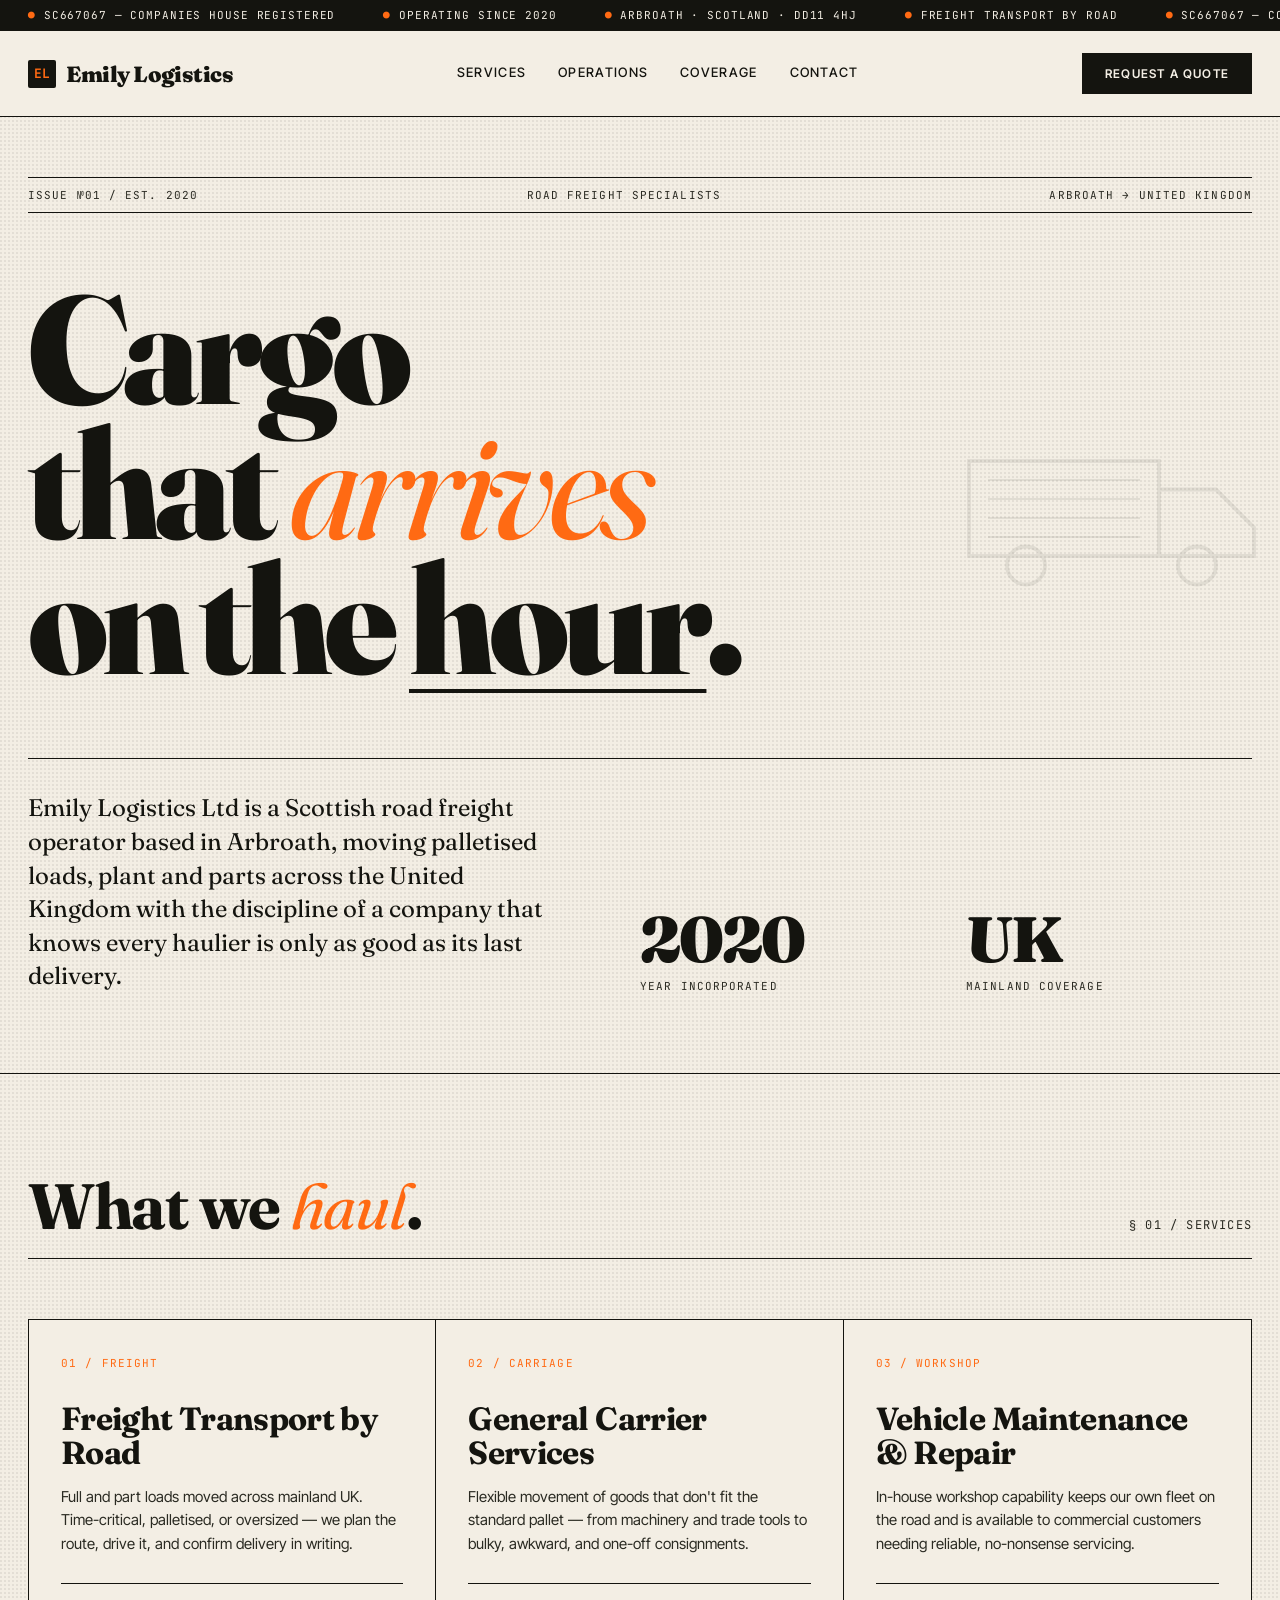
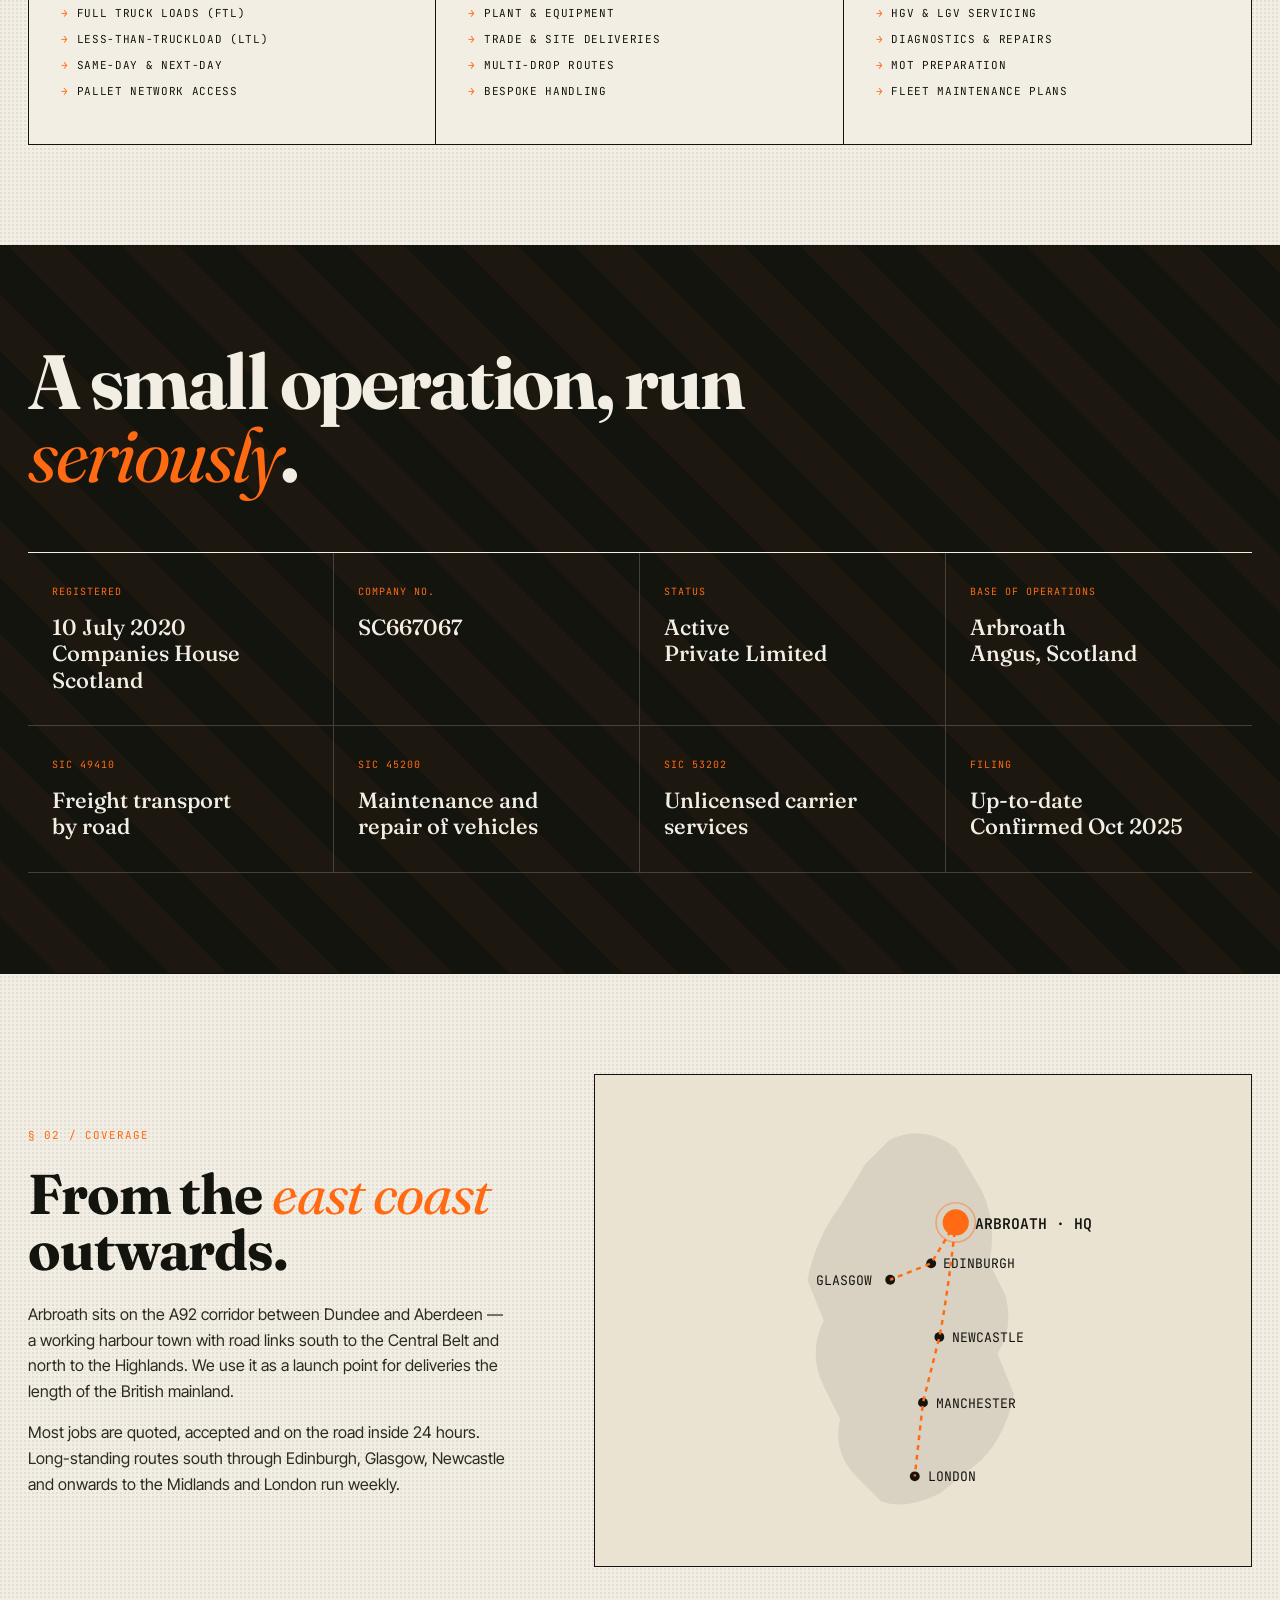
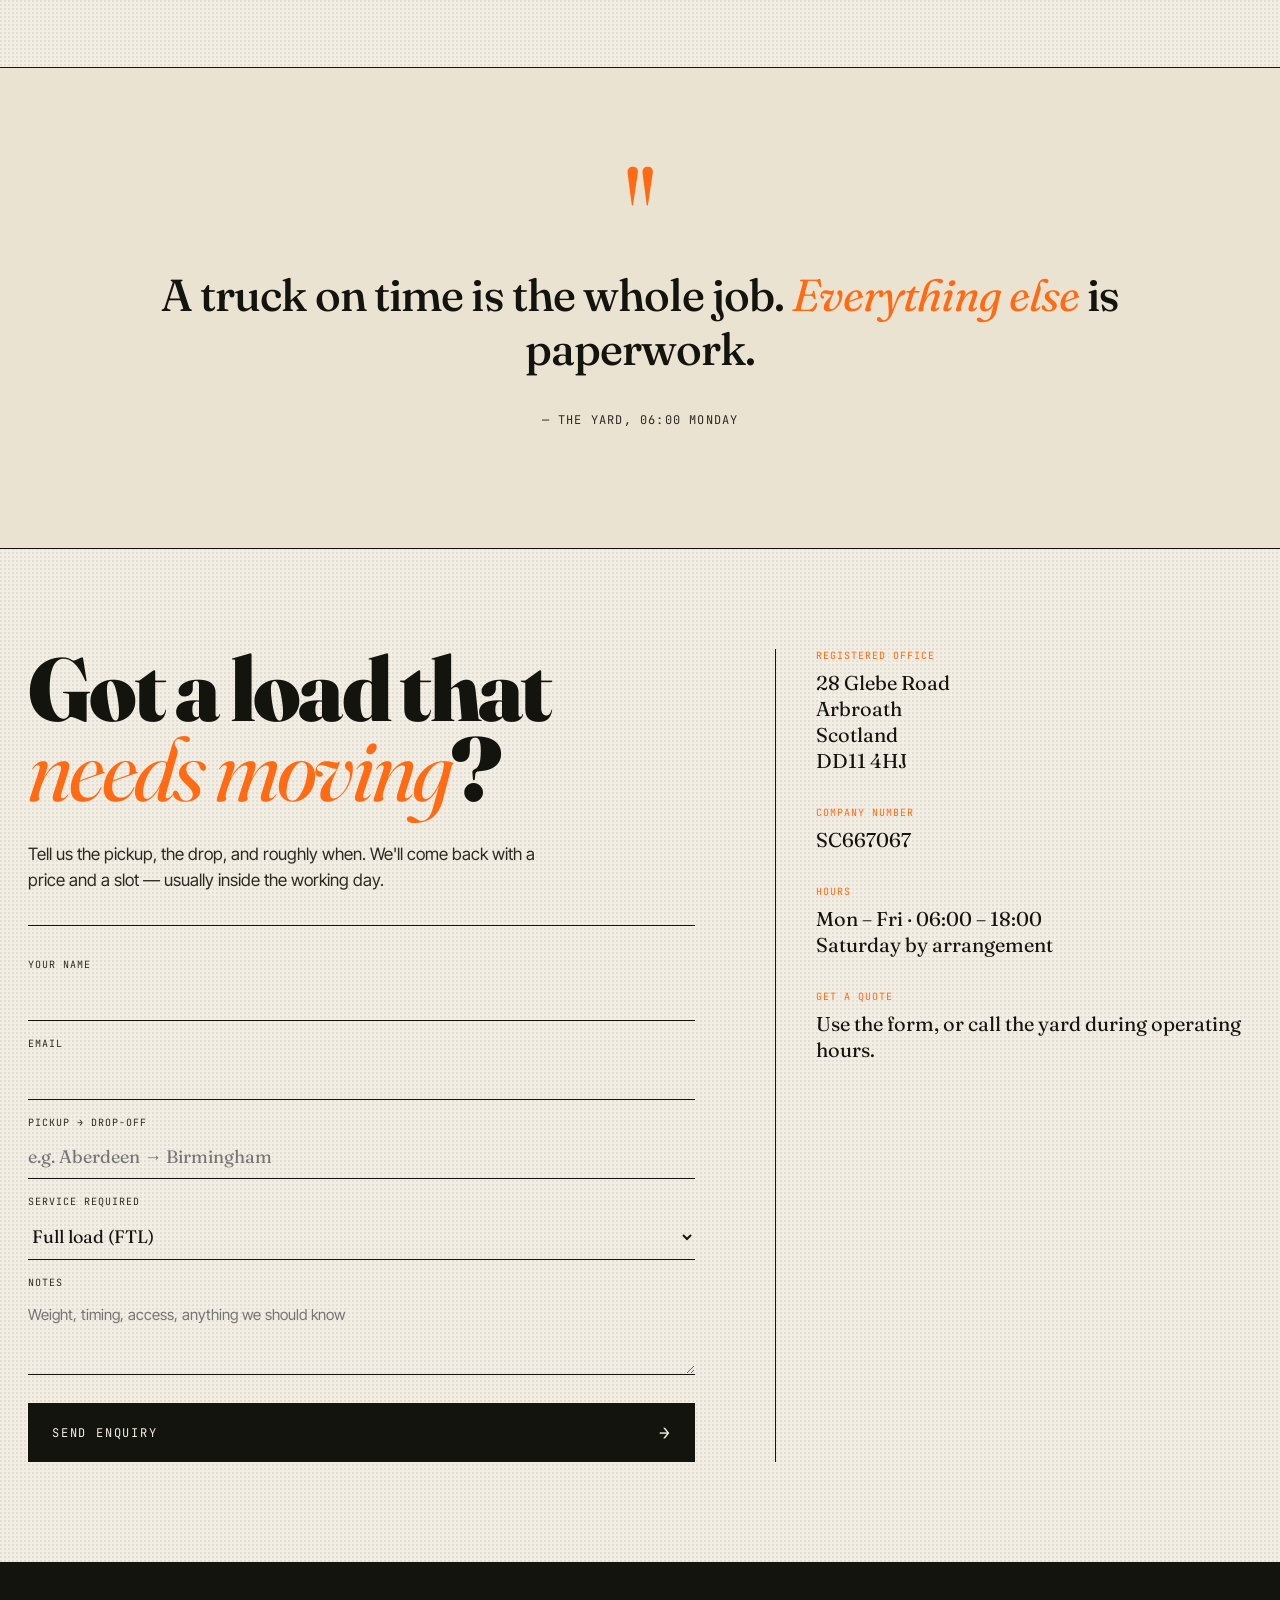
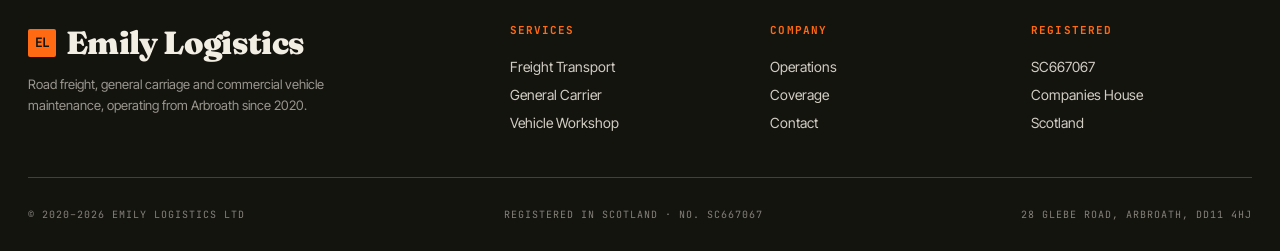
==== index.html @ 2920709e "Initial commit: Emily Logistics landing page" ====
<!DOCTYPE html>
<html lang="en">
<head>
<meta charset="UTF-8" />
<meta name="viewport" content="width=device-width, initial-scale=1.0" />
<title>Emily Logistics Ltd — Road Freight from Arbroath, Scotland</title>
<link rel="preconnect" href="https://fonts.googleapis.com" />
<link rel="preconnect" href="https://fonts.gstatic.com" crossorigin />
<link href="https://fonts.googleapis.com/css2?family=Fraunces:opsz,wght@9..144,400;9..144,500;9..144,700;9..144,900&family=JetBrains+Mono:wght@400;500&family=Inter+Tight:wght@300;400;500;600&display=swap" rel="stylesheet" />
<style>
  :root {
    --paper: #f3eee4;
    --paper-2: #ebe3d2;
    --ink: #14140f;
    --ink-soft: #2a2a22;
    --rule: #14140f;
    --hi-vis: #ff6a13;        /* haulage amber */
    --hi-vis-2: #f5a300;      /* warning yellow */
    --moss: #2f3a23;          /* deep highland green */
  }

  * { box-sizing: border-box; margin: 0; padding: 0; }

  html, body {
    background: var(--paper);
    color: var(--ink);
    font-family: 'Inter Tight', sans-serif;
    -webkit-font-smoothing: antialiased;
    overflow-x: hidden;
  }

  body {
    background-image:
      radial-gradient(circle at 1px 1px, rgba(20,20,15,0.07) 1px, transparent 0);
    background-size: 4px 4px;
  }

  a { color: inherit; text-decoration: none; }

  /* ---------- TOP BAR ---------- */
  .topbar {
    border-bottom: 1px solid var(--rule);
    background: var(--ink);
    color: var(--paper);
    font-family: 'JetBrains Mono', monospace;
    font-size: 11px;
    letter-spacing: 0.08em;
    text-transform: uppercase;
    padding: 8px 28px;
    display: flex;
    justify-content: space-between;
    gap: 24px;
    overflow: hidden;
    white-space: nowrap;
  }
  .topbar .marquee {
    display: flex;
    gap: 48px;
    animation: slide 40s linear infinite;
  }
  .topbar span.dot::before { content: "● "; color: var(--hi-vis); }
  @keyframes slide {
    from { transform: translateX(0); }
    to { transform: translateX(-50%); }
  }

  /* ---------- NAV ---------- */
  nav {
    display: flex;
    align-items: center;
    justify-content: space-between;
    padding: 22px 28px;
    border-bottom: 1px solid var(--rule);
    position: sticky;
    top: 0;
    background: var(--paper);
    z-index: 50;
  }
  .logo {
    font-family: 'Fraunces', serif;
    font-weight: 900;
    font-size: 22px;
    letter-spacing: -0.02em;
    display: flex;
    align-items: center;
    gap: 10px;
  }
  .logo .mark {
    width: 28px; height: 28px;
    background: var(--ink);
    color: var(--hi-vis);
    display: grid; place-items: center;
    font-family: 'JetBrains Mono', monospace;
    font-size: 13px;
    font-weight: 700;
    border-radius: 2px;
  }
  .nav-links {
    display: flex; gap: 32px;
    font-size: 13px;
    font-weight: 500;
    text-transform: uppercase;
    letter-spacing: 0.1em;
  }
  .nav-links a { position: relative; padding-bottom: 4px; }
  .nav-links a::after {
    content: ''; position: absolute; left: 0; bottom: 0;
    width: 0; height: 2px; background: var(--hi-vis);
    transition: width 0.3s ease;
  }
  .nav-links a:hover::after { width: 100%; }
  .nav-cta {
    background: var(--ink);
    color: var(--paper);
    padding: 12px 22px;
    font-size: 12px;
    font-weight: 600;
    text-transform: uppercase;
    letter-spacing: 0.1em;
    border: 1px solid var(--ink);
    transition: all 0.2s;
  }
  .nav-cta:hover { background: var(--hi-vis); border-color: var(--hi-vis); color: var(--ink); }

  @media (max-width: 760px) {
    .nav-links { display: none; }
  }

  /* ---------- HERO ---------- */
  .hero {
    padding: 60px 28px 80px;
    border-bottom: 1px solid var(--rule);
    position: relative;
    overflow: hidden;
  }
  .hero-grid {
    display: grid;
    grid-template-columns: 1fr;
    gap: 40px;
    max-width: 1400px;
    margin: 0 auto;
  }
  .hero-meta {
    display: flex;
    justify-content: space-between;
    font-family: 'JetBrains Mono', monospace;
    font-size: 11px;
    letter-spacing: 0.1em;
    text-transform: uppercase;
    margin-bottom: 28px;
    color: var(--ink-soft);
    border-top: 1px solid var(--rule);
    border-bottom: 1px solid var(--rule);
    padding: 10px 0;
  }
  .hero h1 {
    font-family: 'Fraunces', serif;
    font-weight: 900;
    font-size: clamp(56px, 12vw, 200px);
    line-height: 0.88;
    letter-spacing: -0.04em;
    margin-bottom: 32px;
  }
  .hero h1 .italic {
    font-style: italic;
    font-weight: 400;
    color: var(--hi-vis);
  }
  .hero h1 .underlined {
    text-decoration: underline;
    text-decoration-thickness: 4px;
    text-underline-offset: 0.1em;
  }
  .hero-bottom {
    display: grid;
    grid-template-columns: 2fr 1fr 1fr;
    gap: 40px;
    align-items: end;
    border-top: 1px solid var(--rule);
    padding-top: 32px;
  }
  @media (max-width: 860px) {
    .hero-bottom { grid-template-columns: 1fr; gap: 24px; }
  }
  .hero-lede {
    font-family: 'Fraunces', serif;
    font-size: clamp(18px, 2.2vw, 24px);
    line-height: 1.4;
    max-width: 540px;
  }
  .hero-stat .num {
    font-family: 'Fraunces', serif;
    font-size: 64px;
    font-weight: 900;
    line-height: 1;
    letter-spacing: -0.03em;
  }
  .hero-stat .label {
    font-family: 'JetBrains Mono', monospace;
    font-size: 11px;
    text-transform: uppercase;
    letter-spacing: 0.1em;
    color: var(--ink-soft);
    margin-top: 8px;
  }

  /* truck illustration */
  .truck-svg {
    position: absolute;
    right: -50px;
    top: 30%;
    width: 380px;
    opacity: 0.08;
    pointer-events: none;
  }
  @media (max-width: 1100px) {
    .truck-svg { display: none; }
  }

  /* ---------- SERVICES ---------- */
  .services {
    padding: 100px 28px;
    border-bottom: 1px solid var(--rule);
  }
  .section-header {
    display: flex;
    justify-content: space-between;
    align-items: baseline;
    max-width: 1400px;
    margin: 0 auto 60px;
    padding-bottom: 20px;
    border-bottom: 1px solid var(--rule);
    flex-wrap: wrap;
    gap: 20px;
  }
  .section-header h2 {
    font-family: 'Fraunces', serif;
    font-size: clamp(36px, 5vw, 64px);
    font-weight: 700;
    line-height: 1;
    letter-spacing: -0.02em;
  }
  .section-header h2 em {
    font-style: italic;
    font-weight: 400;
    color: var(--hi-vis);
  }
  .section-header .num {
    font-family: 'JetBrains Mono', monospace;
    font-size: 12px;
    letter-spacing: 0.1em;
    text-transform: uppercase;
    color: var(--ink-soft);
  }

  .services-grid {
    max-width: 1400px;
    margin: 0 auto;
    display: grid;
    grid-template-columns: repeat(3, 1fr);
    gap: 0;
    border: 1px solid var(--rule);
  }
  @media (max-width: 880px) {
    .services-grid { grid-template-columns: 1fr; }
  }
  .service {
    padding: 36px 32px 40px;
    border-right: 1px solid var(--rule);
    background: var(--paper);
    position: relative;
    transition: background 0.3s ease;
  }
  .service:last-child { border-right: none; }
  @media (max-width: 880px) {
    .service { border-right: none; border-bottom: 1px solid var(--rule); }
    .service:last-child { border-bottom: none; }
  }
  .service:hover { background: var(--paper-2); }
  .service .num {
    font-family: 'JetBrains Mono', monospace;
    font-size: 11px;
    letter-spacing: 0.1em;
    text-transform: uppercase;
    color: var(--hi-vis);
    margin-bottom: 32px;
    display: block;
  }
  .service h3 {
    font-family: 'Fraunces', serif;
    font-size: 32px;
    font-weight: 700;
    line-height: 1.05;
    letter-spacing: -0.02em;
    margin-bottom: 16px;
  }
  .service p {
    font-size: 15px;
    line-height: 1.55;
    color: var(--ink-soft);
    margin-bottom: 28px;
  }
  .service ul {
    list-style: none;
    padding-top: 16px;
    border-top: 1px solid var(--rule);
  }
  .service ul li {
    font-family: 'JetBrains Mono', monospace;
    font-size: 11px;
    text-transform: uppercase;
    letter-spacing: 0.06em;
    padding: 6px 0;
    display: flex;
    align-items: center;
    gap: 8px;
  }
  .service ul li::before {
    content: '→';
    color: var(--hi-vis);
    font-weight: 700;
  }

  /* ---------- FACTS / SPECS ---------- */
  .specs {
    padding: 100px 28px;
    background: var(--ink);
    color: var(--paper);
    border-bottom: 1px solid var(--rule);
    position: relative;
    overflow: hidden;
  }
  .specs::before {
    content: '';
    position: absolute;
    inset: 0;
    background-image: repeating-linear-gradient(
      45deg,
      transparent 0,
      transparent 40px,
      rgba(255,106,19,0.04) 40px,
      rgba(255,106,19,0.04) 80px
    );
    pointer-events: none;
  }
  .specs-inner {
    max-width: 1400px;
    margin: 0 auto;
    position: relative;
  }
  .specs h2 {
    font-family: 'Fraunces', serif;
    font-size: clamp(40px, 6vw, 88px);
    font-weight: 700;
    line-height: 0.95;
    letter-spacing: -0.03em;
    max-width: 900px;
    margin-bottom: 60px;
  }
  .specs h2 em {
    font-style: italic;
    color: var(--hi-vis);
    font-weight: 400;
  }
  .specs-grid {
    display: grid;
    grid-template-columns: repeat(4, 1fr);
    gap: 0;
    border-top: 1px solid var(--paper);
  }
  @media (max-width: 860px) { .specs-grid { grid-template-columns: repeat(2, 1fr); } }
  @media (max-width: 480px) { .specs-grid { grid-template-columns: 1fr; } }

  .spec-cell {
    padding: 32px 24px;
    border-right: 1px solid rgba(243,238,228,0.2);
    border-bottom: 1px solid rgba(243,238,228,0.2);
  }
  .spec-cell:nth-child(4n) { border-right: none; }
  .spec-cell .label {
    font-family: 'JetBrains Mono', monospace;
    font-size: 10px;
    text-transform: uppercase;
    letter-spacing: 0.1em;
    color: var(--hi-vis);
    margin-bottom: 16px;
  }
  .spec-cell .value {
    font-family: 'Fraunces', serif;
    font-size: 22px;
    line-height: 1.2;
    font-weight: 500;
  }

  /* ---------- ROUTE / MAP SECTION ---------- */
  .route {
    padding: 100px 28px;
    border-bottom: 1px solid var(--rule);
  }
  .route-inner {
    max-width: 1400px;
    margin: 0 auto;
    display: grid;
    grid-template-columns: 1fr 1.3fr;
    gap: 60px;
    align-items: center;
  }
  @media (max-width: 900px) { .route-inner { grid-template-columns: 1fr; } }

  .route-text .eyebrow {
    font-family: 'JetBrains Mono', monospace;
    font-size: 11px;
    text-transform: uppercase;
    letter-spacing: 0.1em;
    color: var(--hi-vis);
    margin-bottom: 24px;
  }
  .route-text h2 {
    font-family: 'Fraunces', serif;
    font-size: clamp(36px, 4.5vw, 56px);
    font-weight: 700;
    line-height: 1;
    letter-spacing: -0.02em;
    margin-bottom: 24px;
  }
  .route-text h2 em {
    font-style: italic; font-weight: 400; color: var(--hi-vis);
  }
  .route-text p {
    font-size: 16px;
    line-height: 1.6;
    color: var(--ink-soft);
    margin-bottom: 16px;
    max-width: 480px;
  }
  .route-map {
    background: var(--paper-2);
    border: 1px solid var(--rule);
    aspect-ratio: 4/3;
    position: relative;
    overflow: hidden;
  }

  /* ---------- TESTIMONIAL / QUOTE ---------- */
  .quote {
    padding: 120px 28px;
    background: var(--paper-2);
    border-bottom: 1px solid var(--rule);
    text-align: center;
  }
  .quote-inner {
    max-width: 1100px;
    margin: 0 auto;
  }
  .quote .mark {
    font-family: 'Fraunces', serif;
    font-size: 120px;
    line-height: 0.5;
    color: var(--hi-vis);
    margin-bottom: 20px;
  }
  .quote blockquote {
    font-family: 'Fraunces', serif;
    font-size: clamp(28px, 3.5vw, 48px);
    line-height: 1.2;
    font-weight: 500;
    letter-spacing: -0.02em;
    margin-bottom: 32px;
  }
  .quote blockquote em {
    font-style: italic;
    color: var(--hi-vis);
    font-weight: 400;
  }
  .quote cite {
    font-family: 'JetBrains Mono', monospace;
    font-size: 12px;
    text-transform: uppercase;
    letter-spacing: 0.1em;
    font-style: normal;
    color: var(--ink-soft);
  }

  /* ---------- CONTACT / CTA ---------- */
  .contact {
    padding: 100px 28px;
    border-bottom: 1px solid var(--rule);
  }
  .contact-inner {
    max-width: 1400px;
    margin: 0 auto;
    display: grid;
    grid-template-columns: 1.4fr 1fr;
    gap: 80px;
  }
  @media (max-width: 900px) { .contact-inner { grid-template-columns: 1fr; gap: 40px; } }

  .contact h2 {
    font-family: 'Fraunces', serif;
    font-size: clamp(48px, 7vw, 96px);
    font-weight: 900;
    line-height: 0.9;
    letter-spacing: -0.03em;
    margin-bottom: 32px;
  }
  .contact h2 em {
    font-style: italic; font-weight: 400; color: var(--hi-vis);
  }
  .contact p {
    font-size: 17px;
    line-height: 1.5;
    margin-bottom: 32px;
    max-width: 540px;
    color: var(--ink-soft);
  }

  form {
    display: grid;
    gap: 16px;
    border-top: 1px solid var(--rule);
    padding-top: 32px;
  }
  .field {
    display: grid;
    gap: 6px;
  }
  .field label {
    font-family: 'JetBrains Mono', monospace;
    font-size: 10px;
    text-transform: uppercase;
    letter-spacing: 0.1em;
    color: var(--ink-soft);
  }
  .field input, .field textarea, .field select {
    background: transparent;
    border: none;
    border-bottom: 1px solid var(--rule);
    padding: 10px 0;
    font-family: 'Fraunces', serif;
    font-size: 18px;
    color: var(--ink);
    outline: none;
    transition: border-color 0.2s;
  }
  .field input:focus, .field textarea:focus, .field select:focus {
    border-bottom-color: var(--hi-vis);
    border-bottom-width: 2px;
  }
  .field textarea { resize: vertical; min-height: 80px; font-family: 'Inter Tight', sans-serif; font-size: 15px; }

  button.submit {
    margin-top: 12px;
    background: var(--ink);
    color: var(--paper);
    border: none;
    padding: 18px 24px;
    font-family: 'JetBrains Mono', monospace;
    font-size: 12px;
    text-transform: uppercase;
    letter-spacing: 0.15em;
    cursor: pointer;
    transition: all 0.2s;
    display: flex;
    justify-content: space-between;
    align-items: center;
  }
  button.submit:hover { background: var(--hi-vis); color: var(--ink); }
  button.submit::after { content: '→'; font-size: 18px; }

  .contact-info {
    border-left: 1px solid var(--rule);
    padding-left: 40px;
  }
  @media (max-width: 900px) {
    .contact-info { border-left: none; padding-left: 0; border-top: 1px solid var(--rule); padding-top: 32px; }
  }
  .contact-info .block {
    margin-bottom: 32px;
  }
  .contact-info .label {
    font-family: 'JetBrains Mono', monospace;
    font-size: 10px;
    text-transform: uppercase;
    letter-spacing: 0.1em;
    color: var(--hi-vis);
    margin-bottom: 8px;
  }
  .contact-info .value {
    font-family: 'Fraunces', serif;
    font-size: 20px;
    line-height: 1.3;
  }

  /* ---------- FOOTER ---------- */
  footer {
    background: var(--ink);
    color: var(--paper);
    padding: 60px 28px 30px;
  }
  .footer-inner {
    max-width: 1400px;
    margin: 0 auto;
    display: grid;
    grid-template-columns: 2fr 1fr 1fr 1fr;
    gap: 40px;
    padding-bottom: 40px;
    border-bottom: 1px solid rgba(243,238,228,0.2);
  }
  @media (max-width: 860px) { .footer-inner { grid-template-columns: 1fr 1fr; } }

  .footer-brand .logo {
    font-family: 'Fraunces', serif;
    font-weight: 900;
    font-size: 32px;
    letter-spacing: -0.02em;
    margin-bottom: 12px;
    color: var(--paper);
  }
  .footer-brand .logo .mark { background: var(--hi-vis); color: var(--ink); }
  .footer-brand p {
    font-size: 13px;
    line-height: 1.6;
    color: rgba(243,238,228,0.6);
    max-width: 320px;
  }
  .footer-col h4 {
    font-family: 'JetBrains Mono', monospace;
    font-size: 11px;
    text-transform: uppercase;
    letter-spacing: 0.1em;
    color: var(--hi-vis);
    margin-bottom: 16px;
  }
  .footer-col a, .footer-col li {
    display: block;
    font-size: 14px;
    color: rgba(243,238,228,0.85);
    line-height: 2;
  }
  .footer-col a:hover { color: var(--hi-vis); }
  .footer-bottom {
    max-width: 1400px;
    margin: 30px auto 0;
    display: flex;
    justify-content: space-between;
    align-items: center;
    font-family: 'JetBrains Mono', monospace;
    font-size: 10px;
    text-transform: uppercase;
    letter-spacing: 0.1em;
    color: rgba(243,238,228,0.5);
    flex-wrap: wrap;
    gap: 12px;
  }

  /* ---------- ANIMATIONS ---------- */
  @keyframes rise {
    from { opacity: 0; transform: translateY(40px); }
    to { opacity: 1; transform: translateY(0); }
  }
  .hero h1, .hero-lede, .hero-stat {
    animation: rise 0.9s cubic-bezier(0.2,0.7,0.2,1) both;
  }
  .hero-lede { animation-delay: 0.15s; }
  .hero-stat:nth-of-type(1) { animation-delay: 0.25s; }
  .hero-stat:nth-of-type(2) { animation-delay: 0.35s; }
</style>
</head>
<body>

<!-- TOP BAR -->
<div class="topbar">
  <div class="marquee">
    <span class="dot">SC667067 — Companies House Registered</span>
    <span class="dot">Operating Since 2020</span>
    <span class="dot">Arbroath · Scotland · DD11 4HJ</span>
    <span class="dot">Freight Transport by Road</span>
    <span class="dot">SC667067 — Companies House Registered</span>
    <span class="dot">Operating Since 2020</span>
    <span class="dot">Arbroath · Scotland · DD11 4HJ</span>
    <span class="dot">Freight Transport by Road</span>
  </div>
</div>

<!-- NAV -->
<nav>
  <div class="logo">
    <span class="mark">EL</span>
    Emily Logistics
  </div>
  <div class="nav-links">
    <a href="#services">Services</a>
    <a href="#operations">Operations</a>
    <a href="#coverage">Coverage</a>
    <a href="#contact">Contact</a>
  </div>
  <a href="#contact" class="nav-cta">Request a Quote</a>
</nav>

<!-- HERO -->
<section class="hero">
  <svg class="truck-svg" viewBox="0 0 200 100" fill="none" xmlns="http://www.w3.org/2000/svg">
    <rect x="10" y="30" width="100" height="50" stroke="#14140f" stroke-width="2"/>
    <path d="M110 45h30l20 20v15h-50V45z" stroke="#14140f" stroke-width="2"/>
    <circle cx="40" cy="85" r="10" stroke="#14140f" stroke-width="2"/>
    <circle cx="130" cy="85" r="10" stroke="#14140f" stroke-width="2"/>
    <line x1="20" y1="40" x2="100" y2="40" stroke="#14140f" stroke-width="1"/>
    <line x1="20" y1="50" x2="100" y2="50" stroke="#14140f" stroke-width="1"/>
    <line x1="20" y1="60" x2="100" y2="60" stroke="#14140f" stroke-width="1"/>
    <line x1="20" y1="70" x2="100" y2="70" stroke="#14140f" stroke-width="1"/>
  </svg>

  <div class="hero-grid">
    <div class="hero-meta">
      <span>Issue №01 / Est. 2020</span>
      <span>Road Freight Specialists</span>
      <span>Arbroath → United Kingdom</span>
    </div>

    <h1>
      Cargo<br/>
      that <span class="italic">arrives</span><br/>
      on the <span class="underlined">hour</span>.
    </h1>

    <div class="hero-bottom">
      <p class="hero-lede">
        Emily Logistics Ltd is a Scottish road freight operator based in Arbroath, moving palletised loads, plant and parts across the United Kingdom with the discipline of a company that knows every haulier is only as good as its last delivery.
      </p>
      <div class="hero-stat">
        <div class="num">2020</div>
        <div class="label">Year incorporated</div>
      </div>
      <div class="hero-stat">
        <div class="num">UK</div>
        <div class="label">Mainland coverage</div>
      </div>
    </div>
  </div>
</section>

<!-- SERVICES -->
<section class="services" id="services">
  <div class="section-header">
    <h2>What we <em>haul</em>.</h2>
    <span class="num">§ 01 / Services</span>
  </div>

  <div class="services-grid">
    <div class="service">
      <span class="num">01 / Freight</span>
      <h3>Freight Transport by Road</h3>
      <p>Full and part loads moved across mainland UK. Time-critical, palletised, or oversized — we plan the route, drive it, and confirm delivery in writing.</p>
      <ul>
        <li>Full Truck Loads (FTL)</li>
        <li>Less-Than-Truckload (LTL)</li>
        <li>Same-day &amp; next-day</li>
        <li>Pallet network access</li>
      </ul>
    </div>

    <div class="service">
      <span class="num">02 / Carriage</span>
      <h3>General Carrier Services</h3>
      <p>Flexible movement of goods that don't fit the standard pallet — from machinery and trade tools to bulky, awkward, and one-off consignments.</p>
      <ul>
        <li>Plant &amp; equipment</li>
        <li>Trade &amp; site deliveries</li>
        <li>Multi-drop routes</li>
        <li>Bespoke handling</li>
      </ul>
    </div>

    <div class="service">
      <span class="num">03 / Workshop</span>
      <h3>Vehicle Maintenance &amp; Repair</h3>
      <p>In-house workshop capability keeps our own fleet on the road and is available to commercial customers needing reliable, no-nonsense servicing.</p>
      <ul>
        <li>HGV &amp; LGV servicing</li>
        <li>Diagnostics &amp; repairs</li>
        <li>MOT preparation</li>
        <li>Fleet maintenance plans</li>
      </ul>
    </div>
  </div>
</section>

<!-- SPECS -->
<section class="specs" id="operations">
  <div class="specs-inner">
    <h2>A small operation, run <em>seriously</em>.</h2>

    <div class="specs-grid">
      <div class="spec-cell">
        <div class="label">Registered</div>
        <div class="value">10 July 2020<br/>Companies House Scotland</div>
      </div>
      <div class="spec-cell">
        <div class="label">Company No.</div>
        <div class="value">SC667067</div>
      </div>
      <div class="spec-cell">
        <div class="label">Status</div>
        <div class="value">Active<br/>Private Limited</div>
      </div>
      <div class="spec-cell">
        <div class="label">Base of Operations</div>
        <div class="value">Arbroath<br/>Angus, Scotland</div>
      </div>
      <div class="spec-cell">
        <div class="label">SIC 49410</div>
        <div class="value">Freight transport<br/>by road</div>
      </div>
      <div class="spec-cell">
        <div class="label">SIC 45200</div>
        <div class="value">Maintenance and<br/>repair of vehicles</div>
      </div>
      <div class="spec-cell">
        <div class="label">SIC 53202</div>
        <div class="value">Unlicensed carrier<br/>services</div>
      </div>
      <div class="spec-cell">
        <div class="label">Filing</div>
        <div class="value">Up-to-date<br/>Confirmed Oct 2025</div>
      </div>
    </div>
  </div>
</section>

<!-- ROUTE / COVERAGE -->
<section class="route" id="coverage">
  <div class="route-inner">
    <div class="route-text">
      <div class="eyebrow">§ 02 / Coverage</div>
      <h2>From the <em>east coast</em> outwards.</h2>
      <p>Arbroath sits on the A92 corridor between Dundee and Aberdeen — a working harbour town with road links south to the Central Belt and north to the Highlands. We use it as a launch point for deliveries the length of the British mainland.</p>
      <p>Most jobs are quoted, accepted and on the road inside 24 hours. Long-standing routes south through Edinburgh, Glasgow, Newcastle and onwards to the Midlands and London run weekly.</p>
    </div>

    <div class="route-map">
      <svg viewBox="0 0 400 300" preserveAspectRatio="xMidYMid meet" style="width:100%;height:100%;">
        <!-- stylised UK outline -->
        <path d="M180,40 Q200,30 220,45 L235,70 Q245,90 240,115 L250,135 Q255,155 245,170 L255,195 Q250,220 235,235 L210,255 Q190,265 175,260 L160,245 Q145,230 150,210 L140,190 Q130,170 140,150 L130,125 Q135,100 150,80 L165,55 Z"
              fill="#14140f" opacity="0.08" stroke="#14140f" stroke-width="1"/>

        <!-- Arbroath marker (HQ) -->
        <circle cx="220" cy="90" r="8" fill="#ff6a13"/>
        <circle cx="220" cy="90" r="14" fill="none" stroke="#ff6a13" stroke-width="1" opacity="0.5">
          <animate attributeName="r" from="8" to="22" dur="2s" repeatCount="indefinite"/>
          <animate attributeName="opacity" from="0.6" to="0" dur="2s" repeatCount="indefinite"/>
        </circle>
        <text x="232" y="94" font-family="JetBrains Mono, monospace" font-size="9" fill="#14140f" font-weight="600">ARBROATH · HQ</text>

        <!-- destination markers -->
        <circle cx="205" cy="115" r="3" fill="#14140f"/>
        <text x="212" y="118" font-family="JetBrains Mono, monospace" font-size="8" fill="#14140f">EDINBURGH</text>

        <circle cx="180" cy="125" r="3" fill="#14140f"/>
        <text x="135" y="128" font-family="JetBrains Mono, monospace" font-size="8" fill="#14140f">GLASGOW</text>

        <circle cx="210" cy="160" r="3" fill="#14140f"/>
        <text x="218" y="163" font-family="JetBrains Mono, monospace" font-size="8" fill="#14140f">NEWCASTLE</text>

        <circle cx="200" cy="200" r="3" fill="#14140f"/>
        <text x="208" y="203" font-family="JetBrains Mono, monospace" font-size="8" fill="#14140f">MANCHESTER</text>

        <circle cx="195" cy="245" r="3" fill="#14140f"/>
        <text x="203" y="248" font-family="JetBrains Mono, monospace" font-size="8" fill="#14140f">LONDON</text>

        <!-- route lines -->
        <path d="M220,90 L205,115 L180,125" stroke="#ff6a13" stroke-width="1.5" fill="none" stroke-dasharray="3,3"/>
        <path d="M220,90 Q215,135 210,160 Q205,180 200,200 L195,245" stroke="#ff6a13" stroke-width="1.5" fill="none" stroke-dasharray="3,3"/>
      </svg>
    </div>
  </div>
</section>

<!-- QUOTE -->
<section class="quote">
  <div class="quote-inner">
    <div class="mark">"</div>
    <blockquote>
      A truck on time is the whole job. <em>Everything else</em> is paperwork.
    </blockquote>
    <cite>— The Yard, 06:00 Monday</cite>
  </div>
</section>

<!-- CONTACT -->
<section class="contact" id="contact">
  <div class="contact-inner">
    <div>
      <h2>Got a load that <em>needs moving</em>?</h2>
      <p>Tell us the pickup, the drop, and roughly when. We'll come back with a price and a slot — usually inside the working day.</p>

      <form onsubmit="event.preventDefault(); alert('Thanks — we will be in touch shortly.'); this.reset();">
        <div class="field">
          <label for="name">Your Name</label>
          <input type="text" id="name" required />
        </div>
        <div class="field">
          <label for="email">Email</label>
          <input type="email" id="email" required />
        </div>
        <div class="field">
          <label for="route">Pickup → Drop-off</label>
          <input type="text" id="route" placeholder="e.g. Aberdeen → Birmingham" required />
        </div>
        <div class="field">
          <label for="service">Service Required</label>
          <select id="service">
            <option>Full load (FTL)</option>
            <option>Part load (LTL)</option>
            <option>Plant / oversized</option>
            <option>Workshop / repair</option>
            <option>Not sure — advise</option>
          </select>
        </div>
        <div class="field">
          <label for="notes">Notes</label>
          <textarea id="notes" placeholder="Weight, timing, access, anything we should know"></textarea>
        </div>
        <button type="submit" class="submit">Send Enquiry</button>
      </form>
    </div>

    <div class="contact-info">
      <div class="block">
        <div class="label">Registered Office</div>
        <div class="value">28 Glebe Road<br/>Arbroath<br/>Scotland<br/>DD11 4HJ</div>
      </div>
      <div class="block">
        <div class="label">Company Number</div>
        <div class="value">SC667067</div>
      </div>
      <div class="block">
        <div class="label">Hours</div>
        <div class="value">Mon – Fri  ·  06:00 – 18:00<br/>Saturday by arrangement</div>
      </div>
      <div class="block">
        <div class="label">Get a Quote</div>
        <div class="value">Use the form, or call the yard during operating hours.</div>
      </div>
    </div>
  </div>
</section>

<!-- FOOTER -->
<footer>
  <div class="footer-inner">
    <div class="footer-brand">
      <div class="logo"><span class="mark">EL</span> Emily Logistics</div>
      <p>Road freight, general carriage and commercial vehicle maintenance, operating from Arbroath since 2020.</p>
    </div>
    <div class="footer-col">
      <h4>Services</h4>
      <a href="#services">Freight Transport</a>
      <a href="#services">General Carrier</a>
      <a href="#services">Vehicle Workshop</a>
    </div>
    <div class="footer-col">
      <h4>Company</h4>
      <a href="#operations">Operations</a>
      <a href="#coverage">Coverage</a>
      <a href="#contact">Contact</a>
    </div>
    <div class="footer-col">
      <h4>Registered</h4>
      <li>SC667067</li>
      <li>Companies House</li>
      <li>Scotland</li>
    </div>
  </div>
  <div class="footer-bottom">
    <span>© 2020–2026 Emily Logistics Ltd</span>
    <span>Registered in Scotland · No. SC667067</span>
    <span>28 Glebe Road, Arbroath, DD11 4HJ</span>
  </div>
</footer>

</body>
</html>
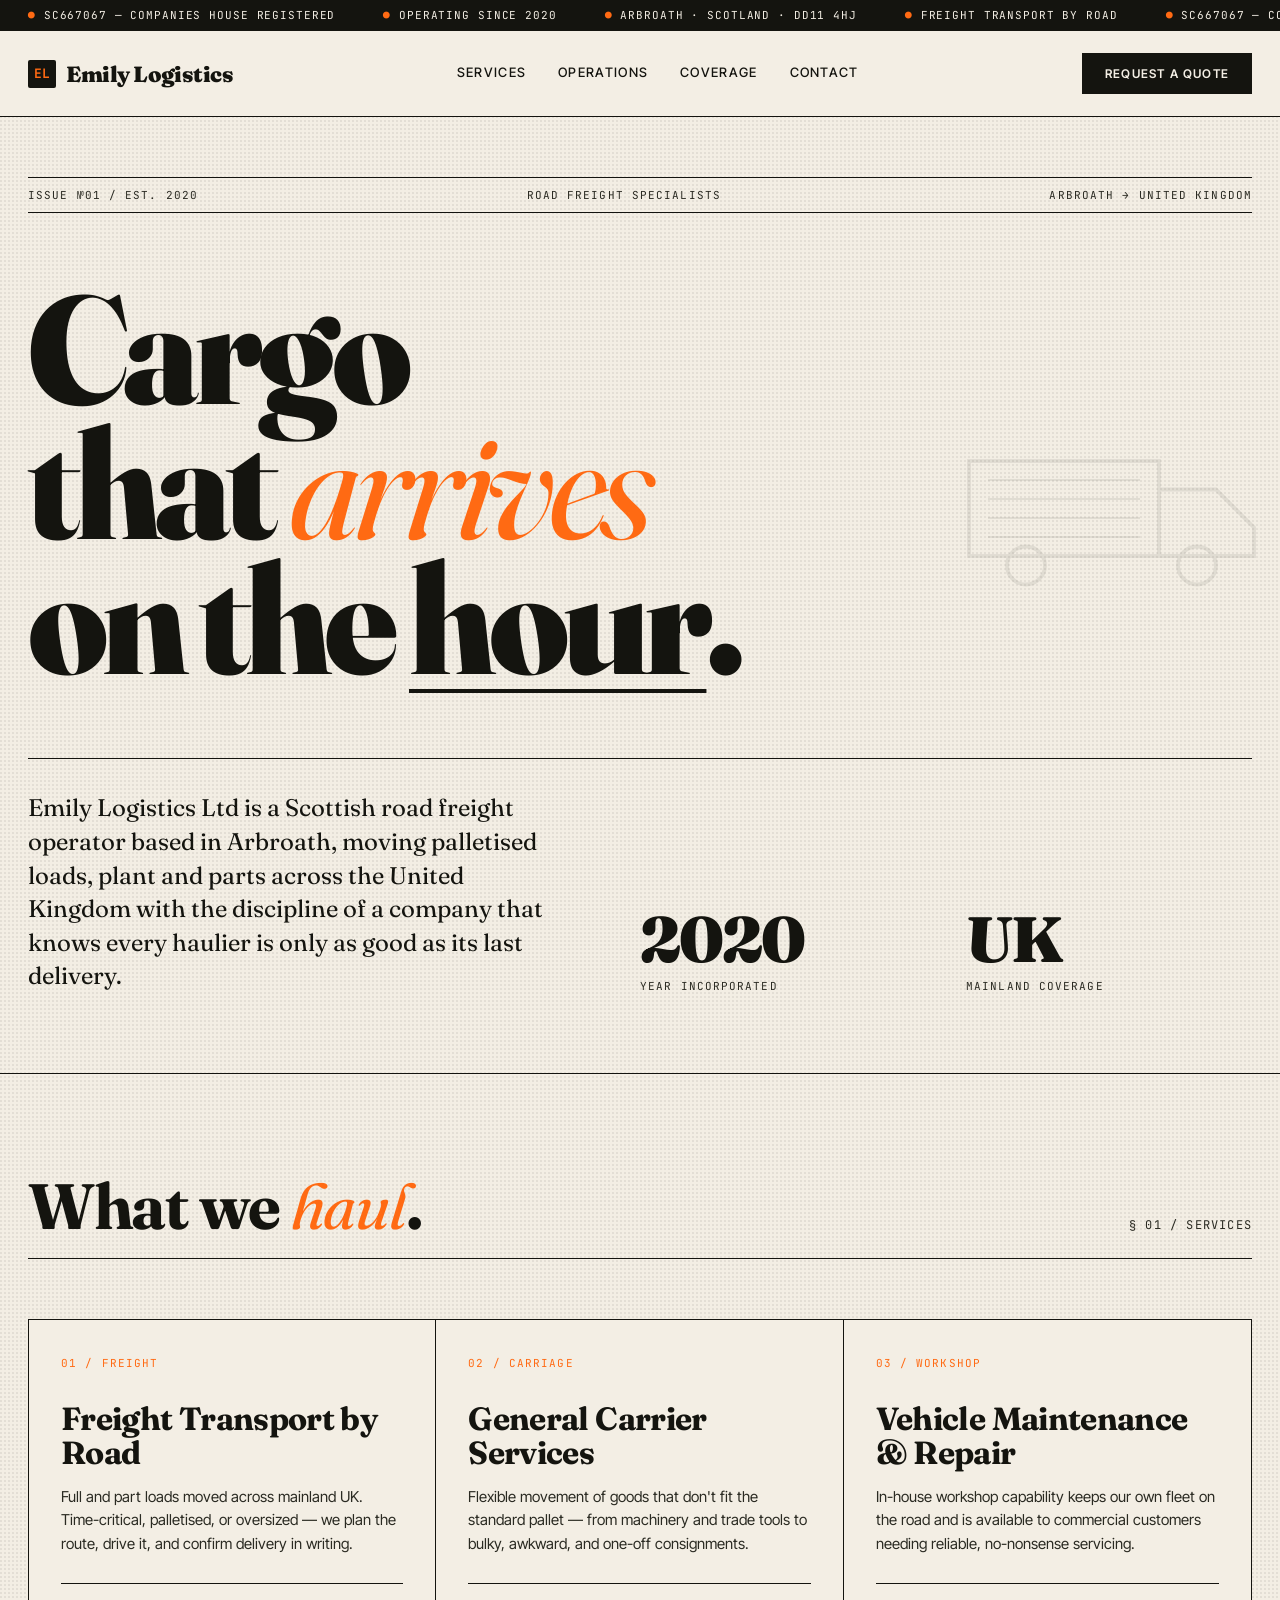
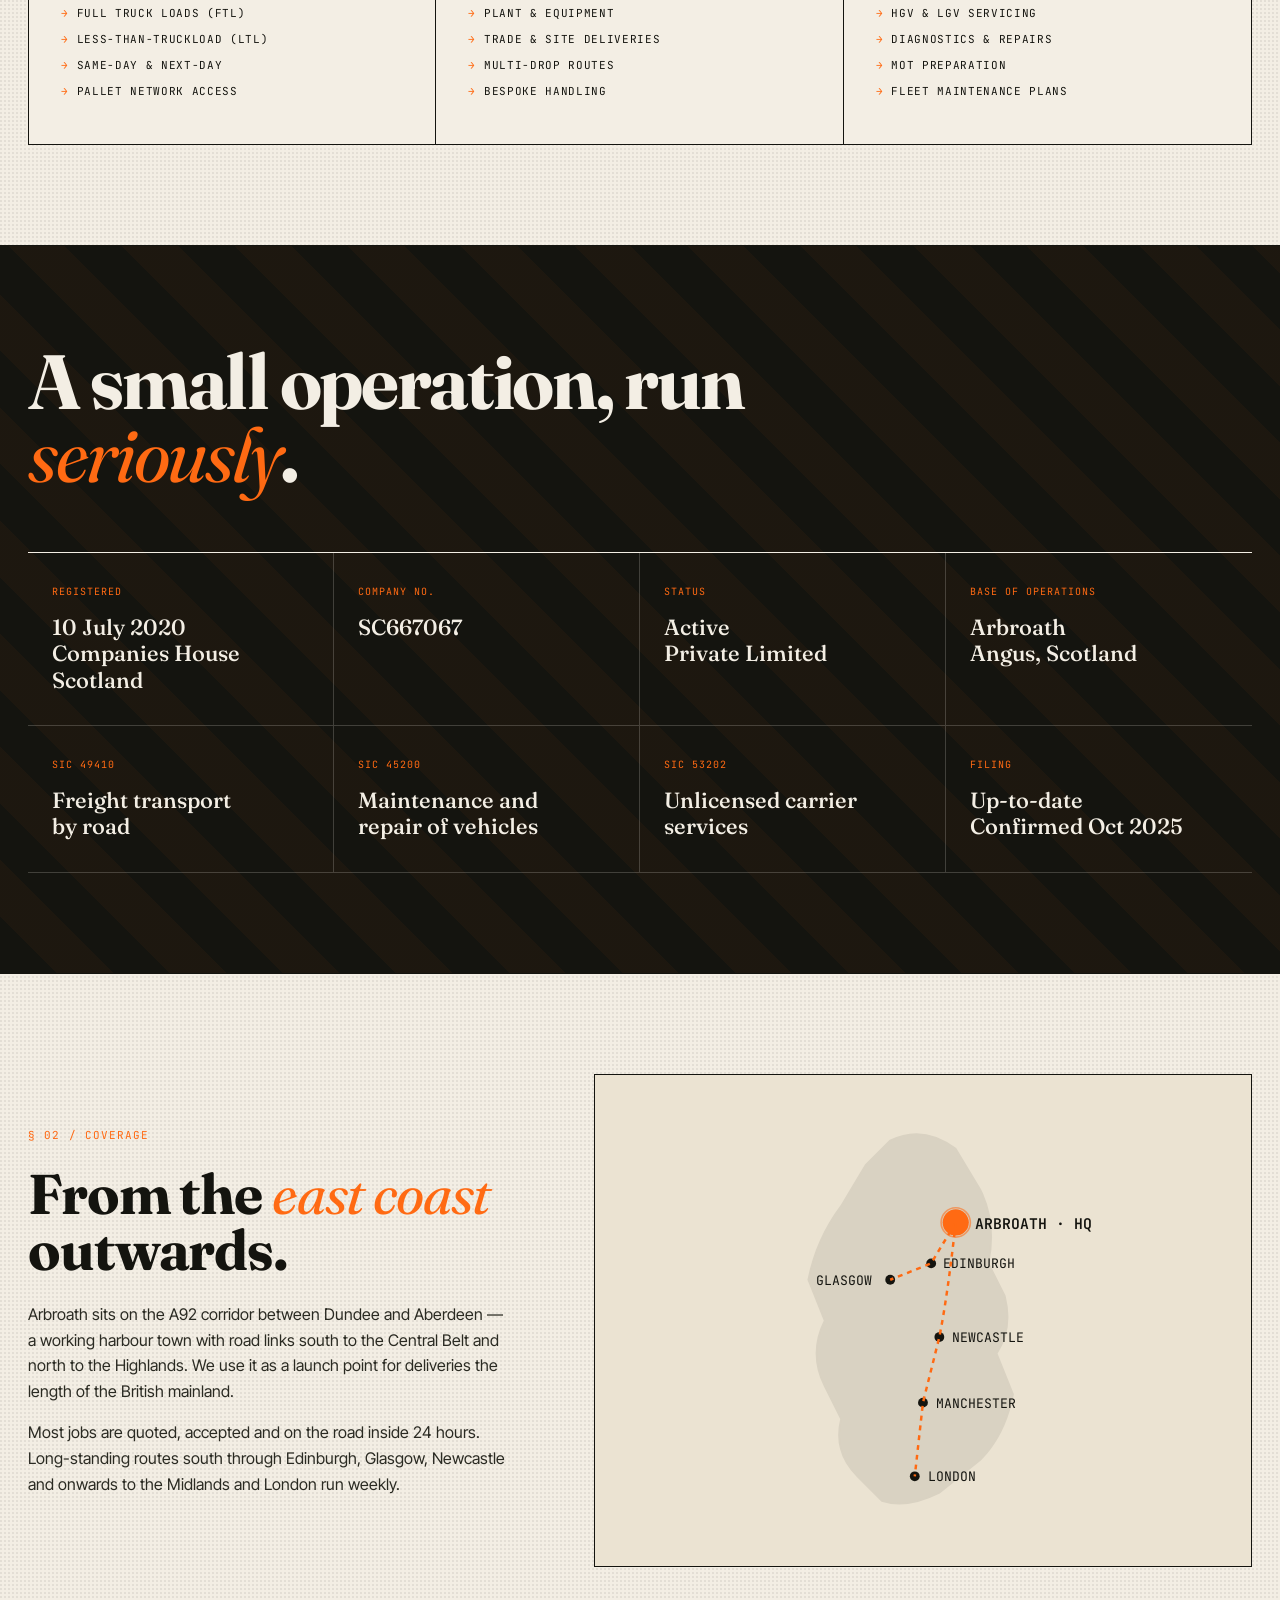
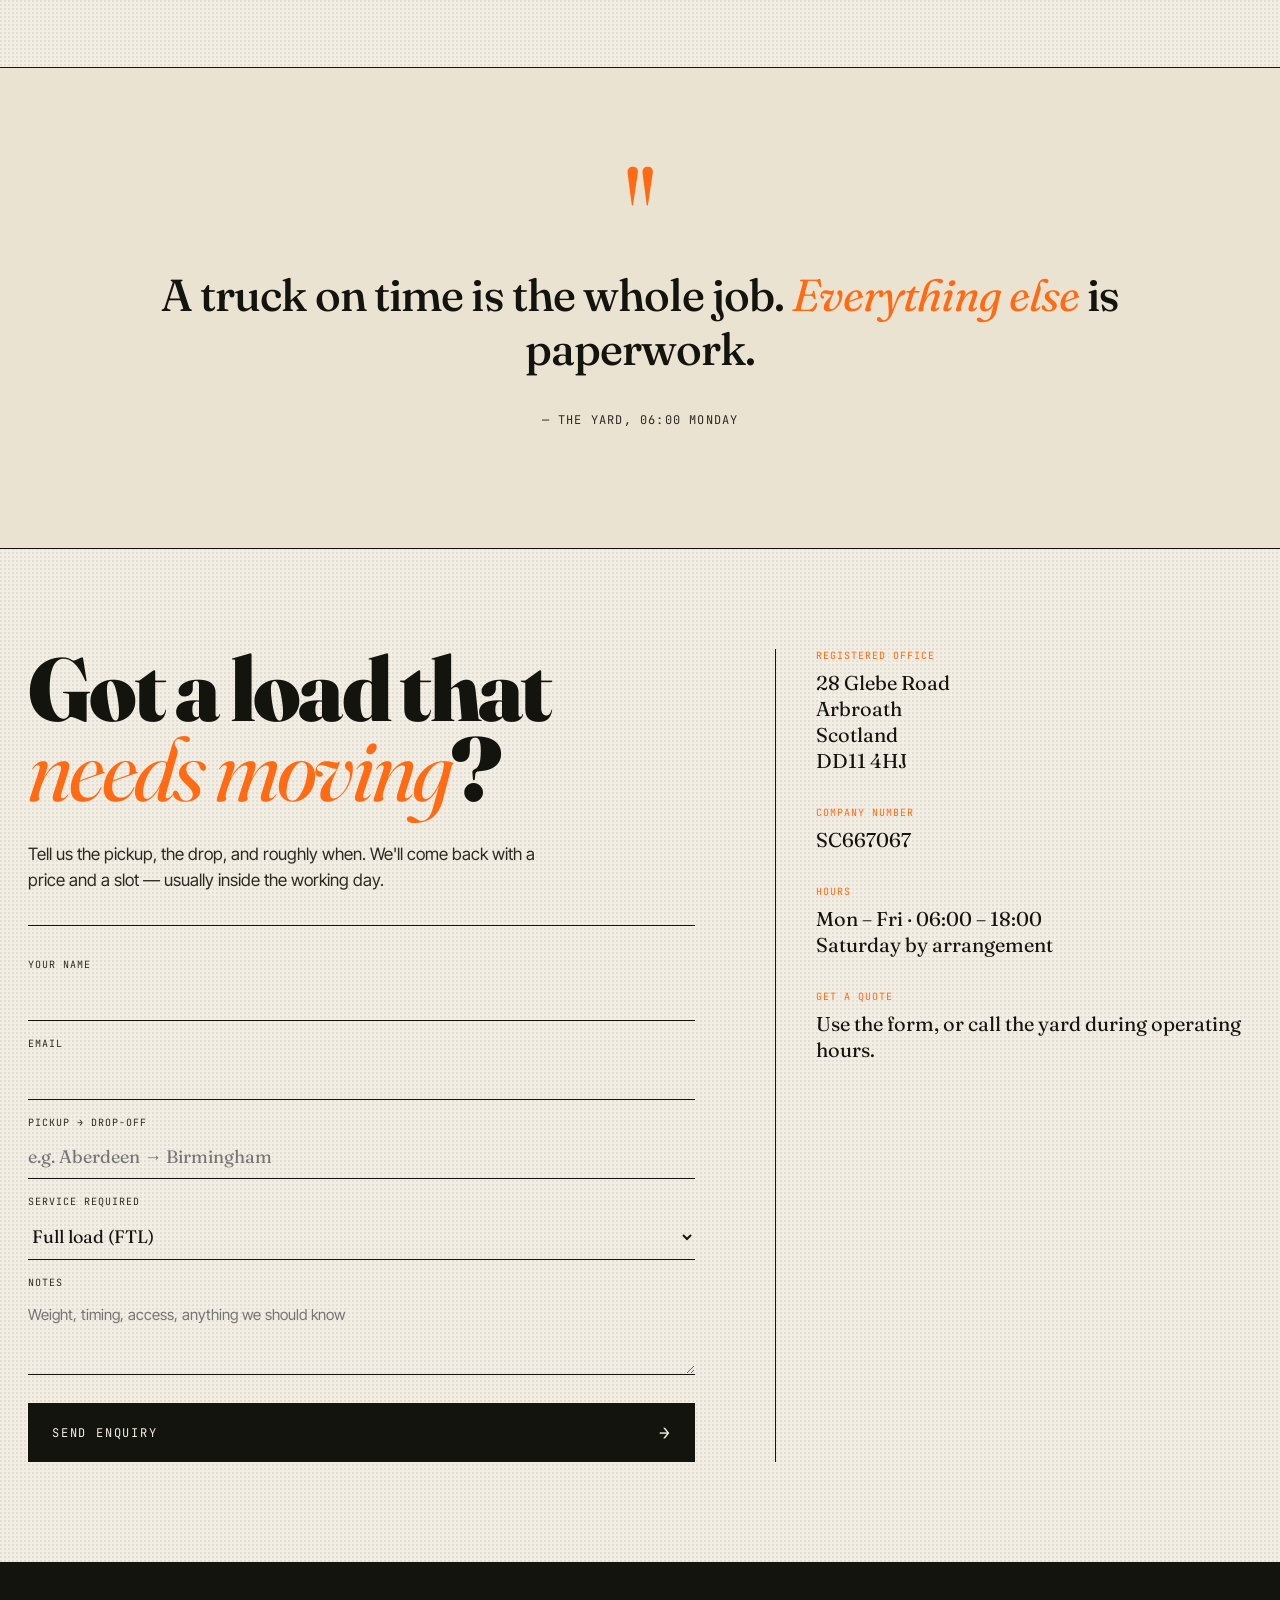
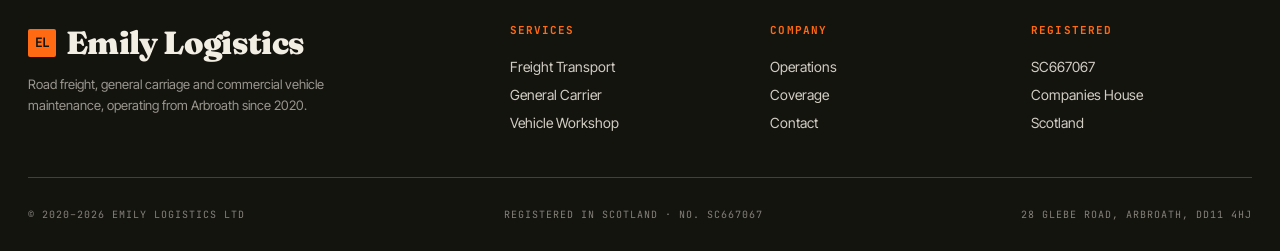
==== commit d4bced91: "Add EL favicon" ====
--- a/index.html
+++ b/index.html
@@ -3,6 +3,7 @@
 <head>
 <meta charset="UTF-8" />
 <meta name="viewport" content="width=device-width, initial-scale=1.0" />
+<link rel="icon" type="image/svg+xml" href="/favicon.svg" />
 <title>Emily Logistics Ltd — Road Freight from Arbroath, Scotland</title>
 <link rel="preconnect" href="https://fonts.googleapis.com" />
 <link rel="preconnect" href="https://fonts.gstatic.com" crossorigin />
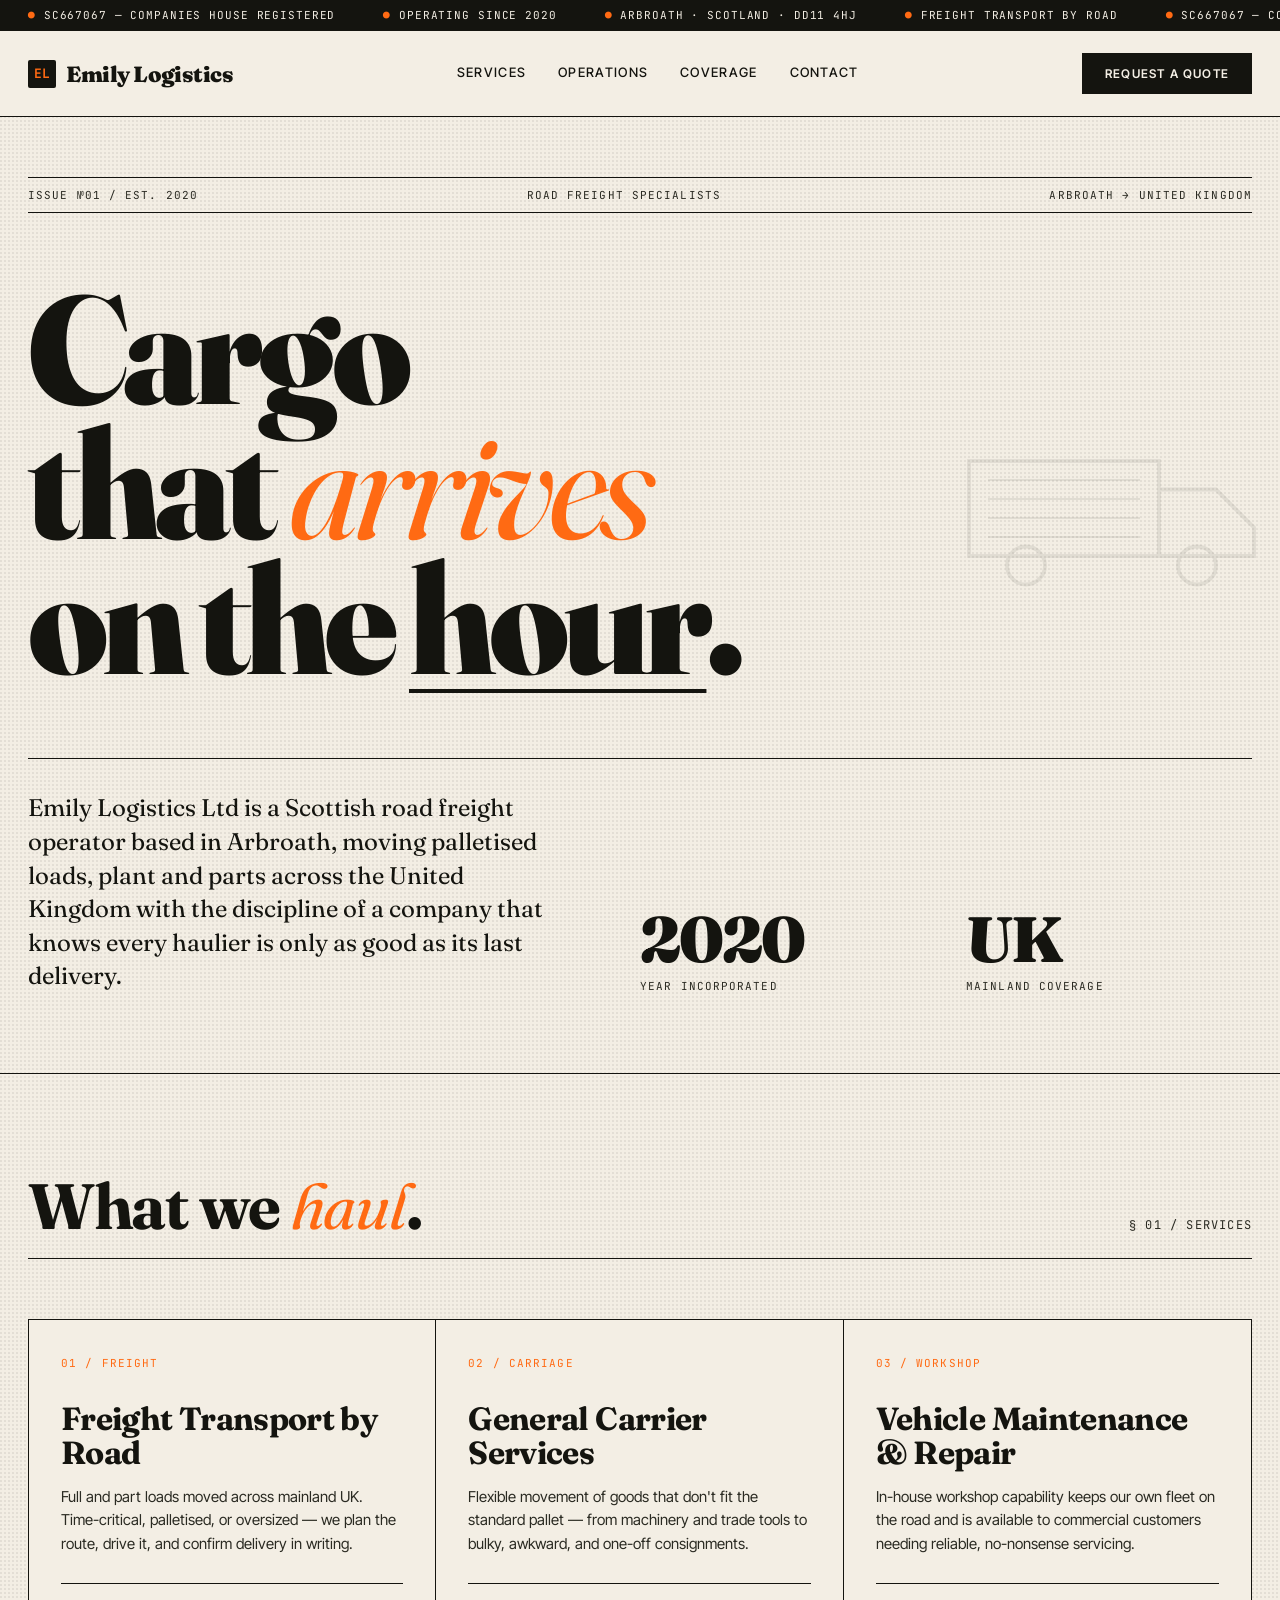
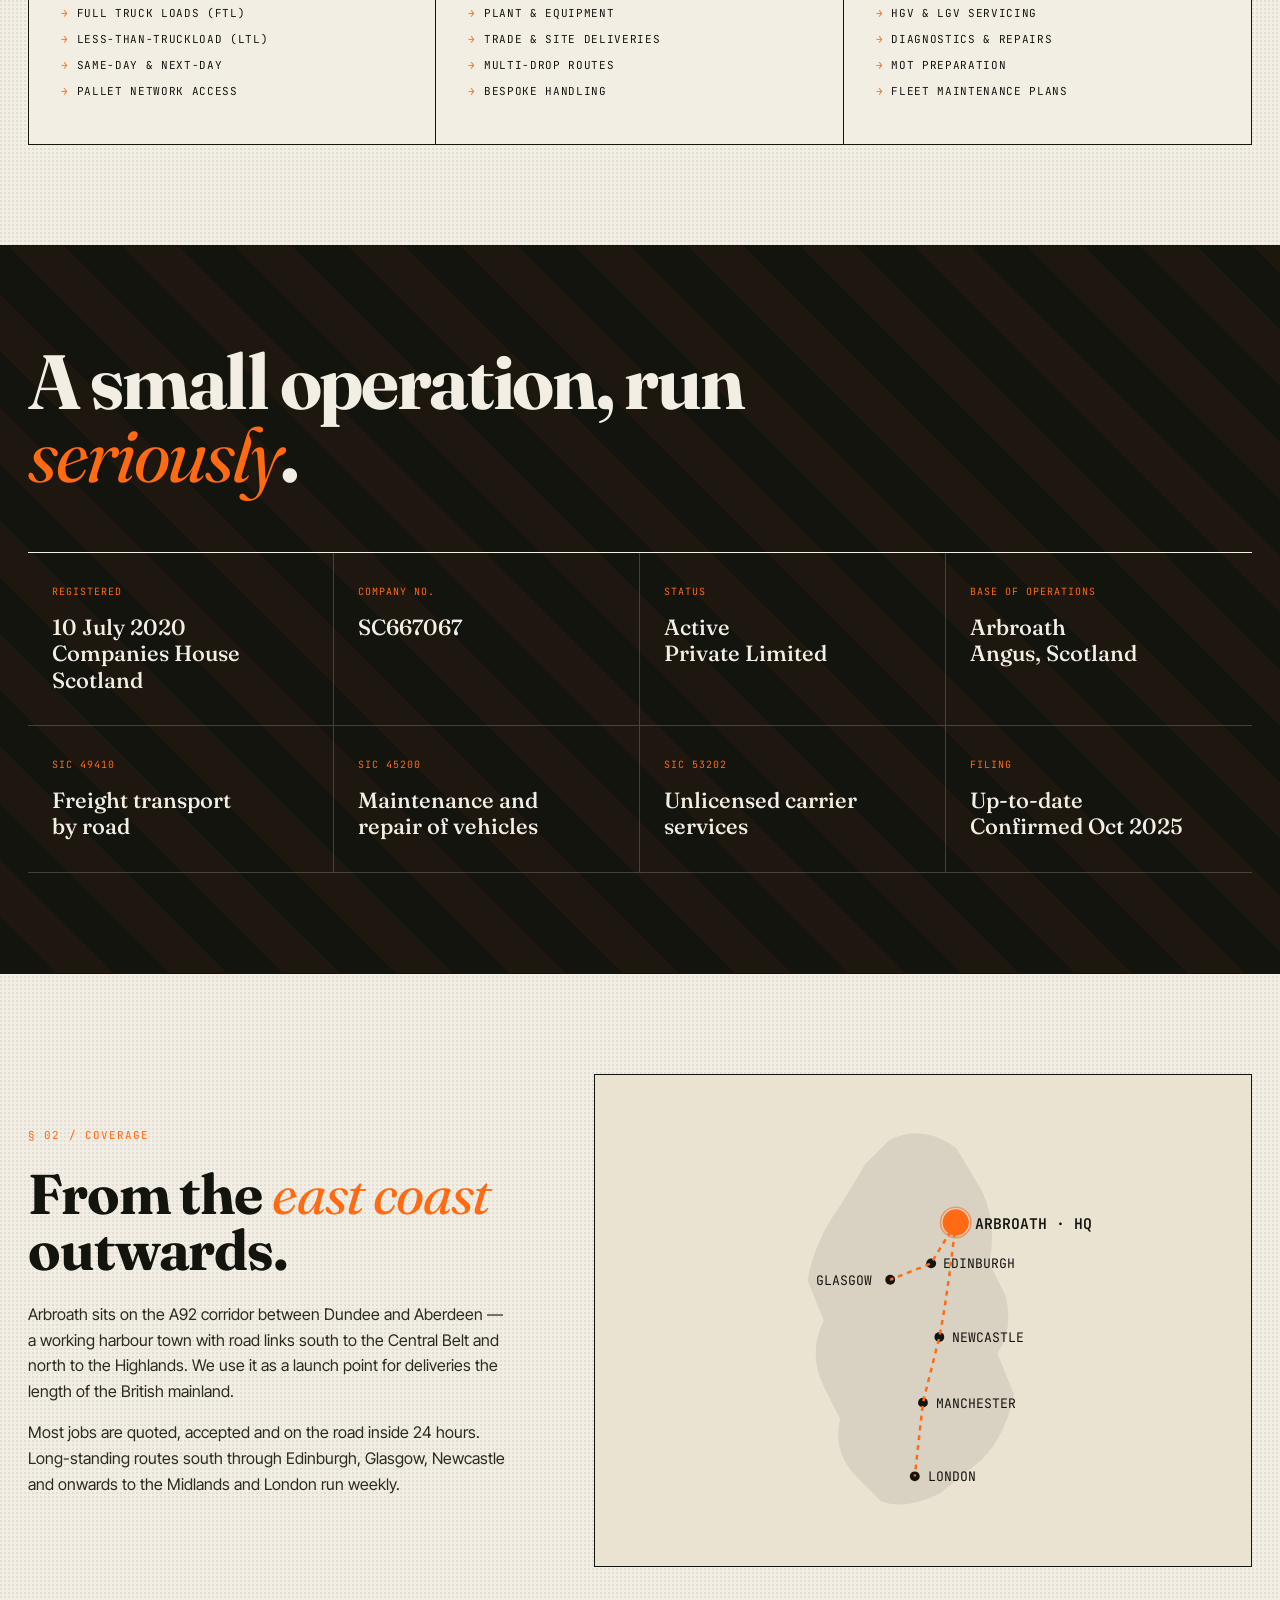
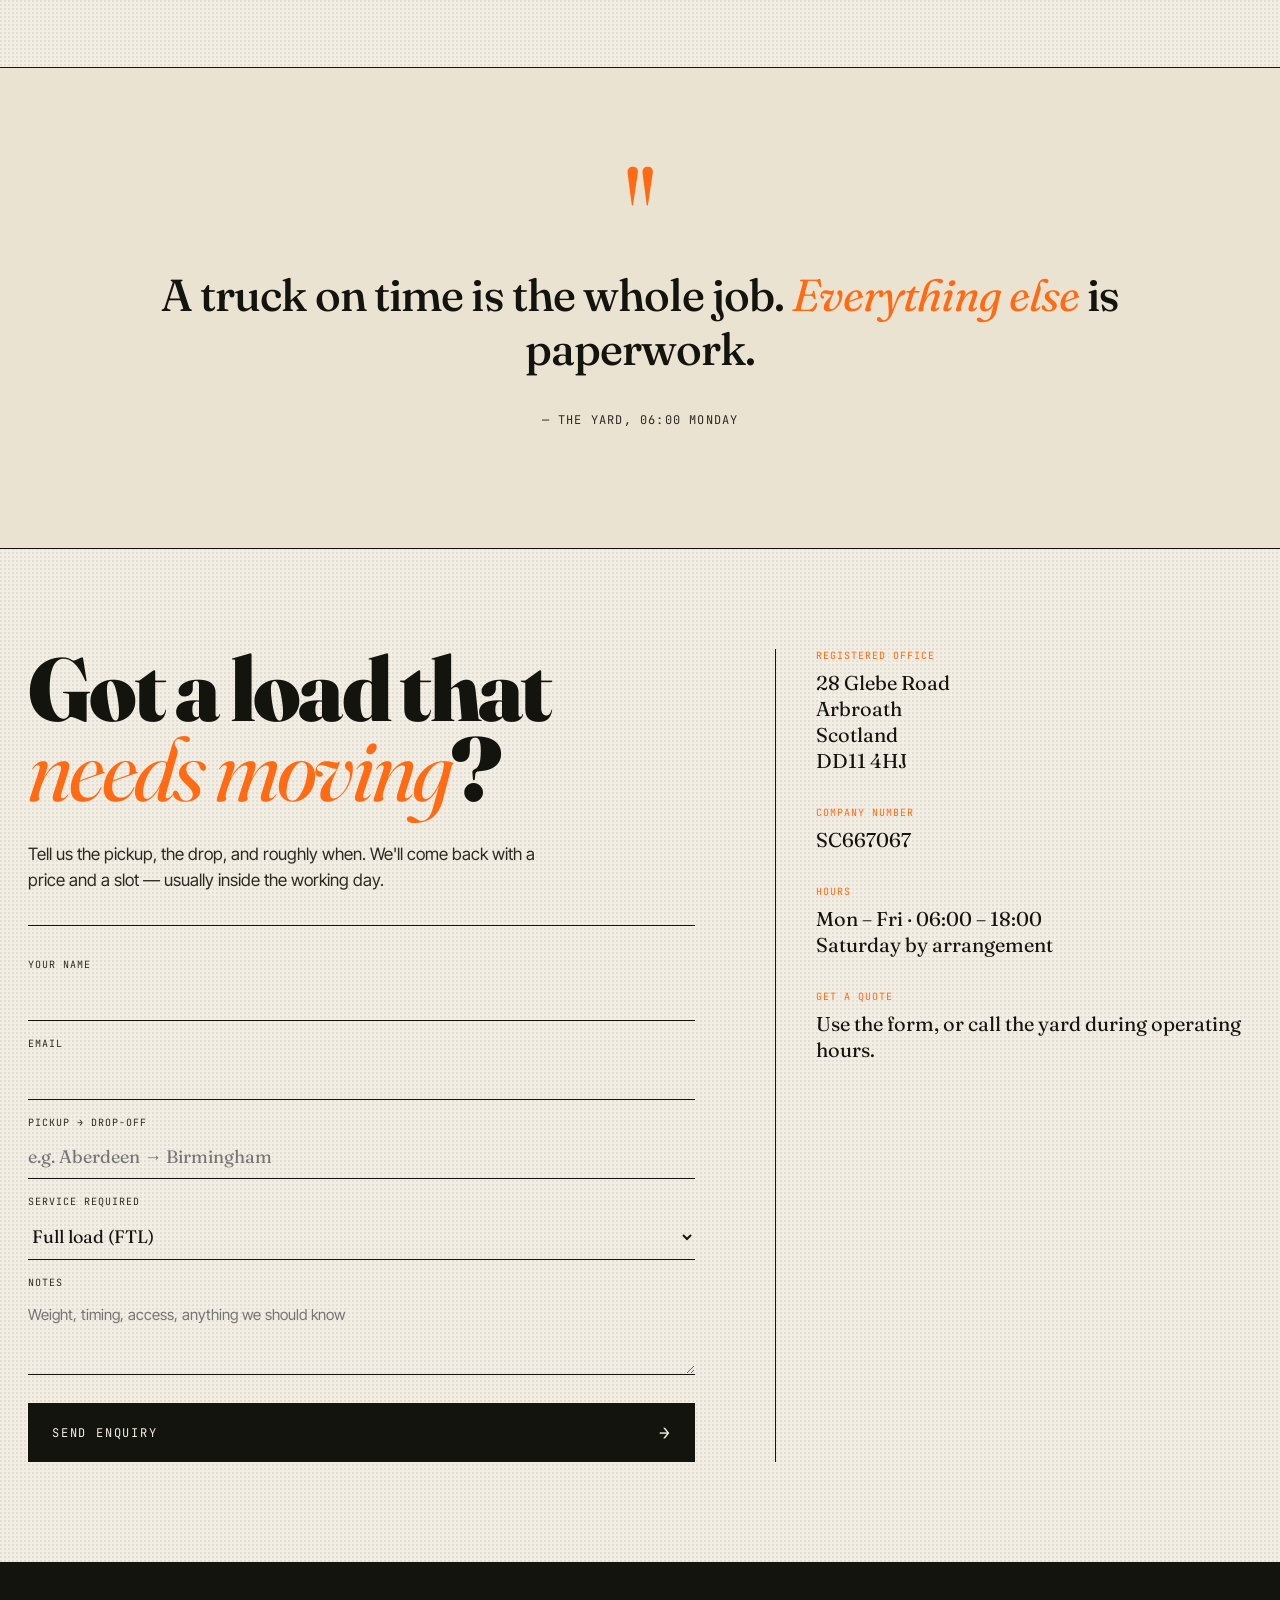
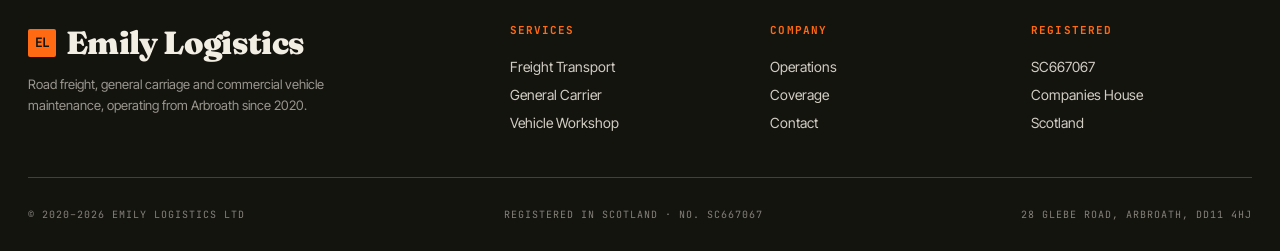
==== commit 753a8a0b: "Add responsive styles for all screen sizes" ====
--- a/index.html
+++ b/index.html
@@ -125,6 +125,7 @@
 
   @media (max-width: 760px) {
     .nav-links { display: none; }
+    .nav-cta { padding: 10px 16px; font-size: 11px; }
   }
 
   /* ---------- HERO ---------- */
@@ -652,6 +653,66 @@
     color: rgba(243,238,228,0.5);
     flex-wrap: wrap;
     gap: 12px;
+  }
+
+  /* ---------- SMALL MOBILE (480px and below) ---------- */
+  @media (max-width: 480px) {
+    .topbar { padding: 6px 16px; font-size: 9px; }
+    nav { padding: 16px; }
+    .logo { font-size: 18px; }
+    .logo .mark { width: 24px; height: 24px; font-size: 11px; }
+
+    .hero { padding: 32px 16px 48px; }
+    .hero-meta { flex-direction: column; gap: 4px; font-size: 9px; padding: 8px 0; }
+    .hero h1 { font-size: clamp(40px, 14vw, 56px); margin-bottom: 24px; }
+    .hero-bottom { gap: 20px; padding-top: 24px; }
+    .hero-lede { font-size: 16px; }
+    .hero-stat .num { font-size: 40px; }
+    .hero-stat .label { font-size: 9px; }
+
+    .services { padding: 60px 16px; }
+    .section-header { margin-bottom: 32px; }
+    .service { padding: 28px 20px 32px; }
+    .service h3 { font-size: 24px; }
+    .service p { font-size: 14px; }
+
+    .specs { padding: 60px 16px; }
+    .specs h2 { margin-bottom: 36px; }
+    .spec-cell { padding: 20px 16px; }
+    .spec-cell .value { font-size: 18px; }
+    .spec-cell:nth-child(4n) { border-right: none; }
+
+    .route { padding: 60px 16px; }
+    .route-inner { gap: 32px; }
+    .route-map { aspect-ratio: 1/1; }
+
+    .quote { padding: 60px 16px; }
+    .quote .mark { font-size: 72px; }
+    .quote blockquote { font-size: clamp(22px, 6vw, 28px); }
+
+    .contact { padding: 60px 16px; }
+    .contact-inner { gap: 32px; }
+    .contact h2 { font-size: clamp(36px, 10vw, 48px); }
+
+    .footer-inner { grid-template-columns: 1fr; gap: 28px; }
+    footer { padding: 40px 16px 24px; }
+    .footer-brand .logo { font-size: 24px; }
+    .footer-bottom { flex-direction: column; align-items: flex-start; gap: 8px; }
+  }
+
+  /* ---------- MEDIUM MOBILE (481px - 760px) ---------- */
+  @media (min-width: 481px) and (max-width: 760px) {
+    .hero { padding: 40px 20px 60px; }
+    .hero-meta { font-size: 10px; flex-wrap: wrap; gap: 8px; }
+    .hero-stat .num { font-size: 48px; }
+
+    .services { padding: 72px 20px; }
+    .specs { padding: 72px 20px; }
+    .route { padding: 72px 20px; }
+    .quote { padding: 80px 20px; }
+    .contact { padding: 72px 20px; }
+    footer { padding: 48px 20px 28px; }
+    .footer-bottom { flex-direction: column; align-items: flex-start; }
   }
 
   /* ---------- ANIMATIONS ---------- */
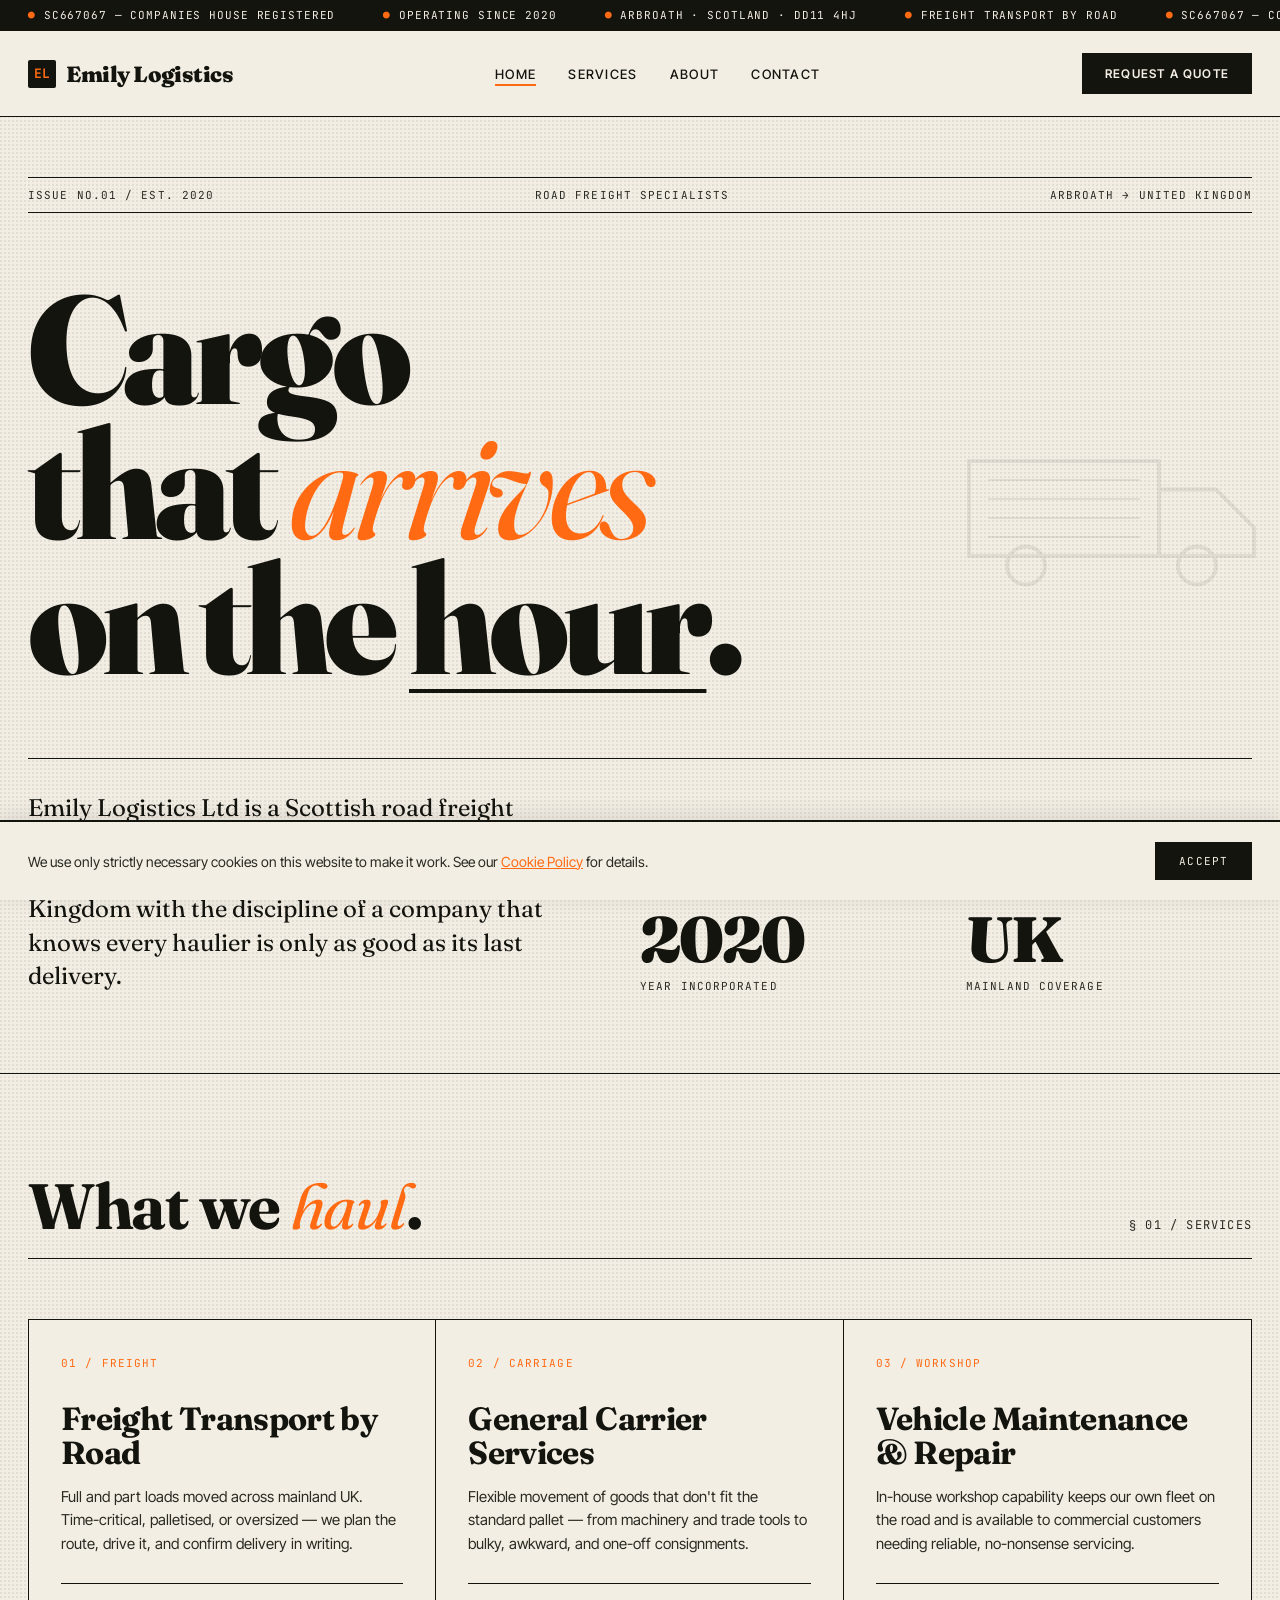
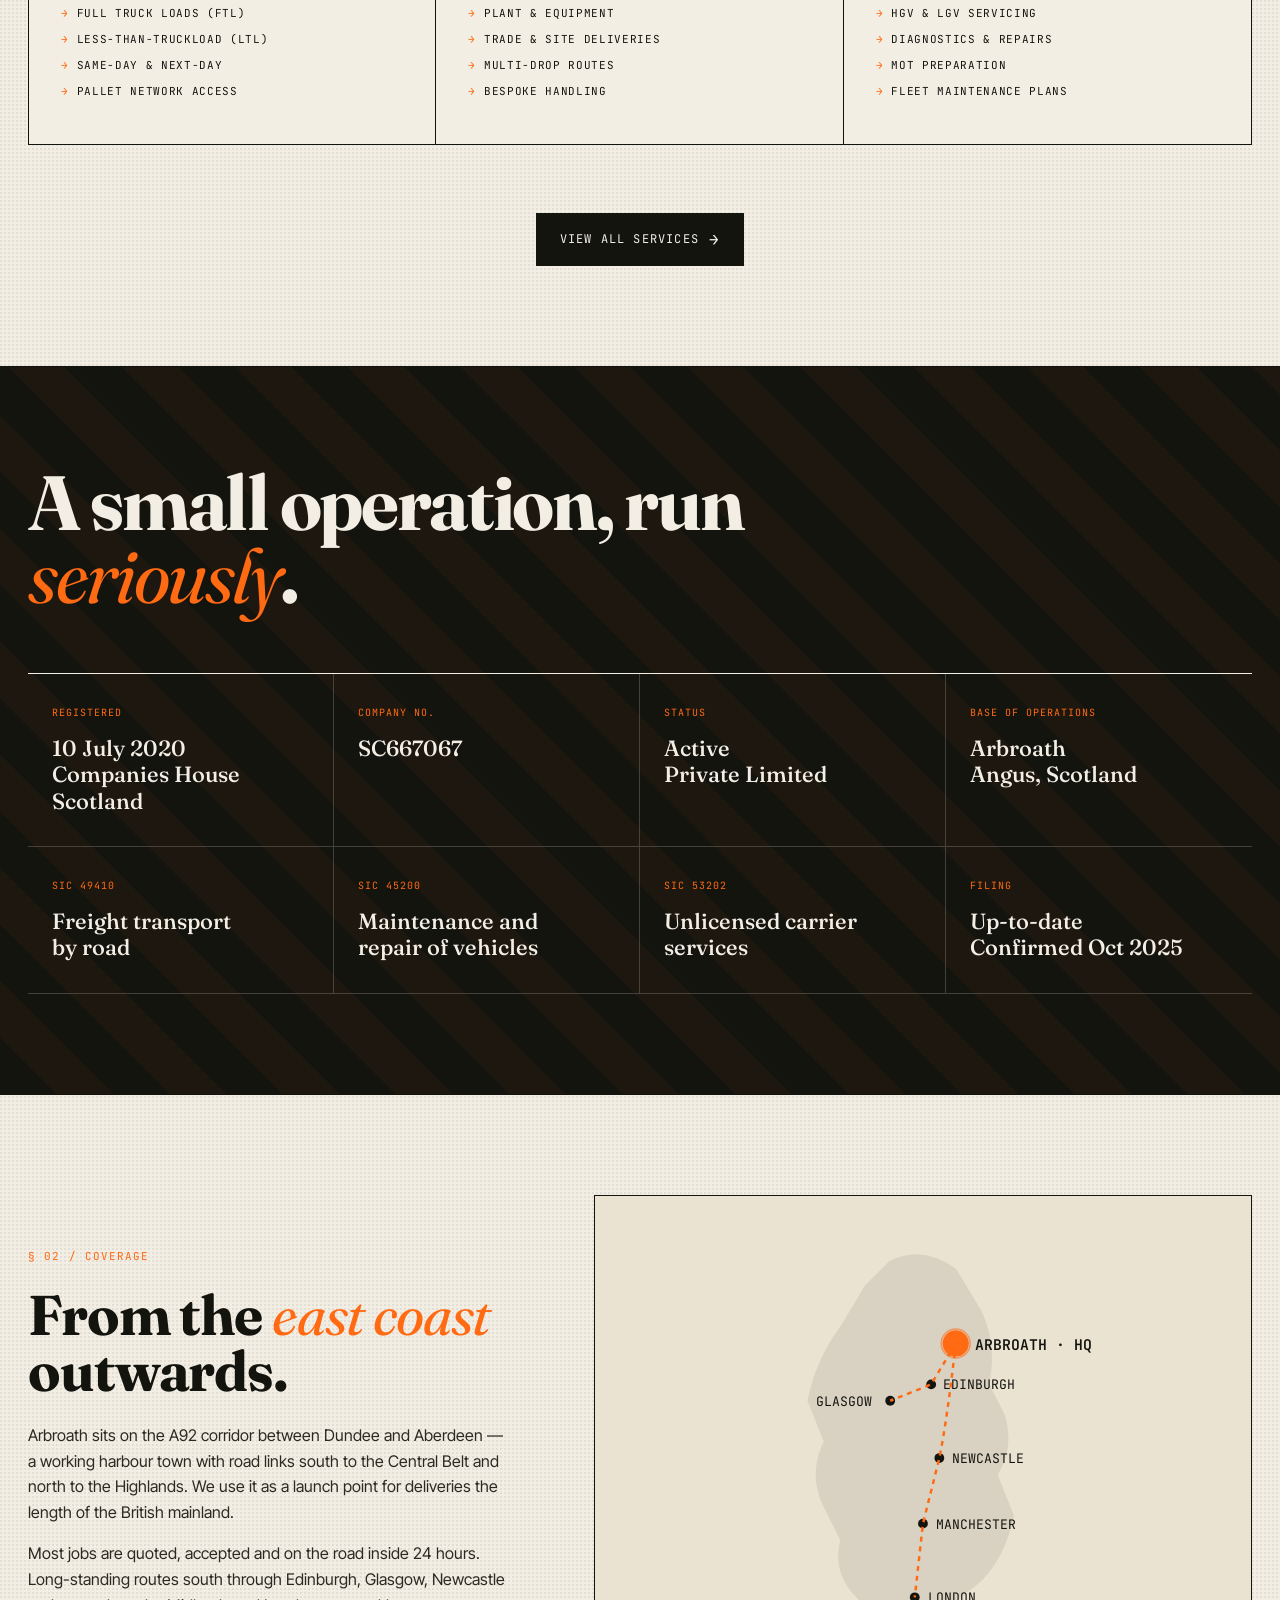
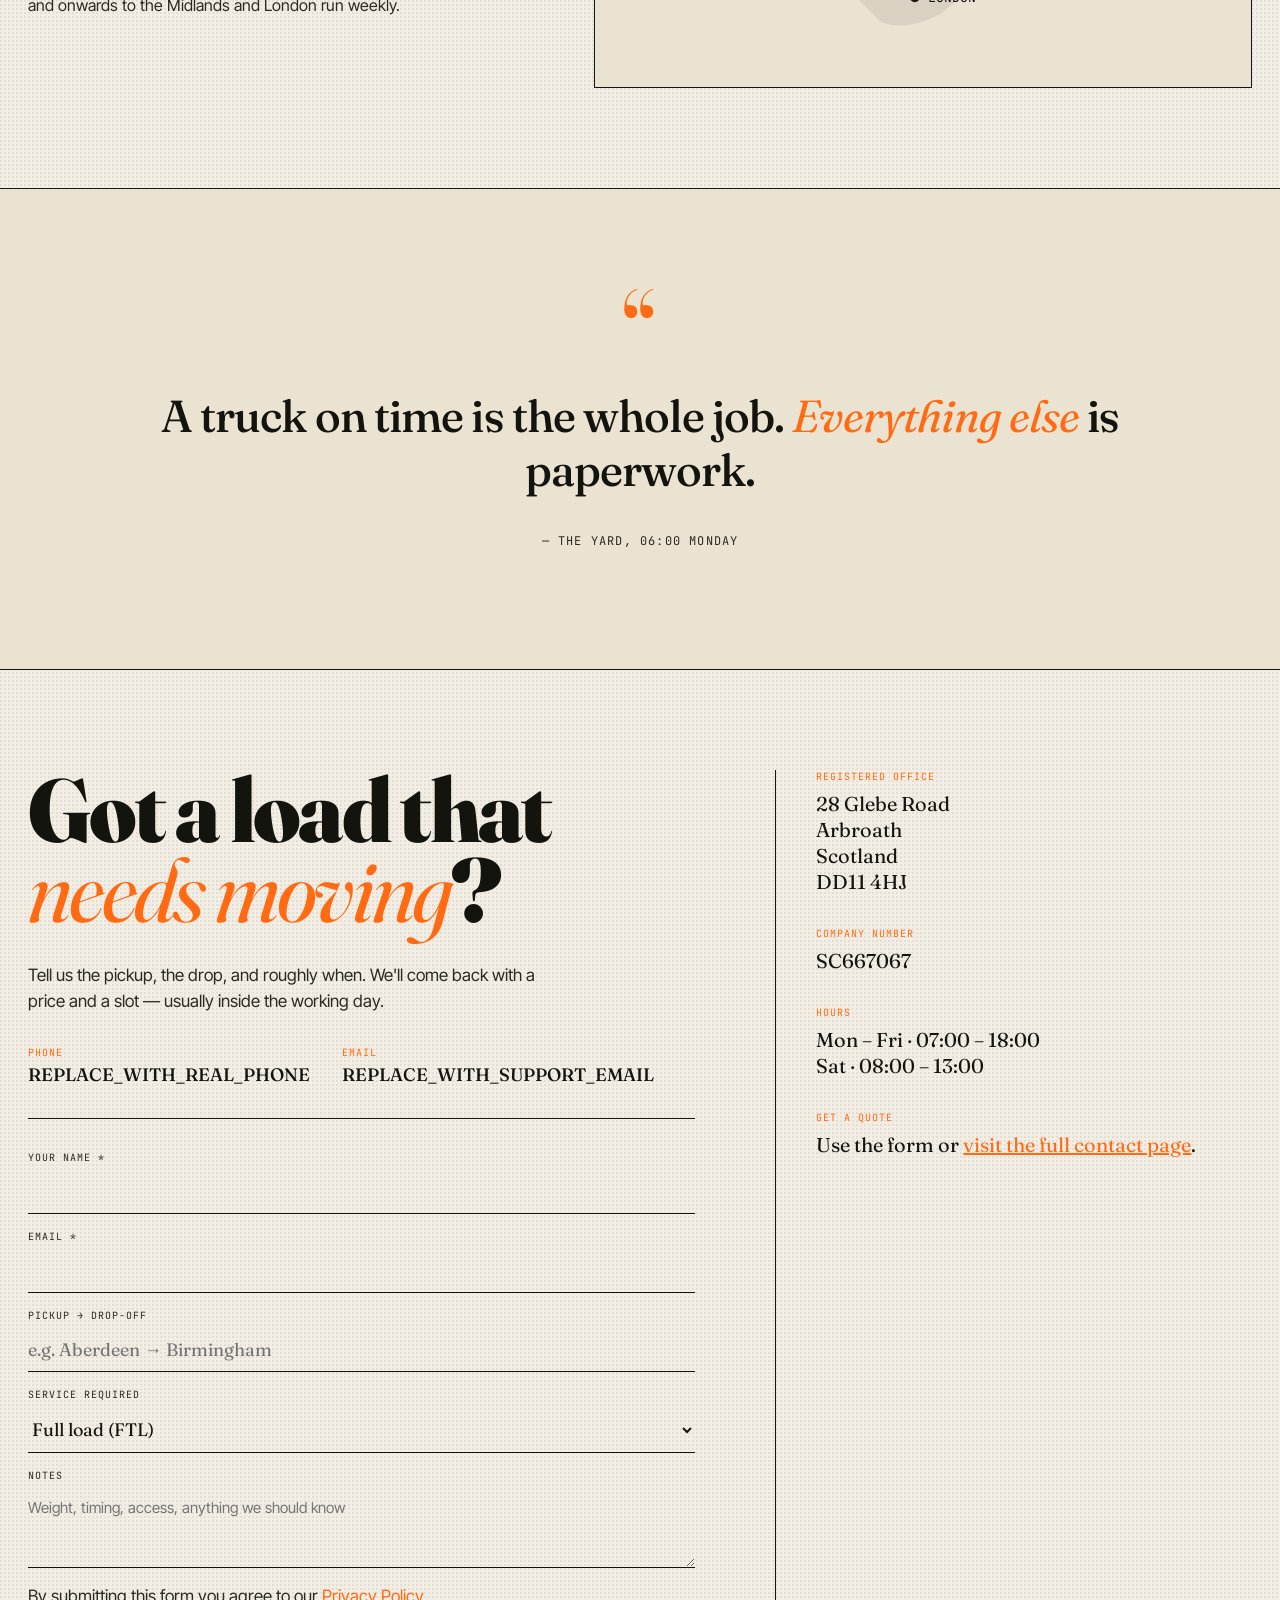
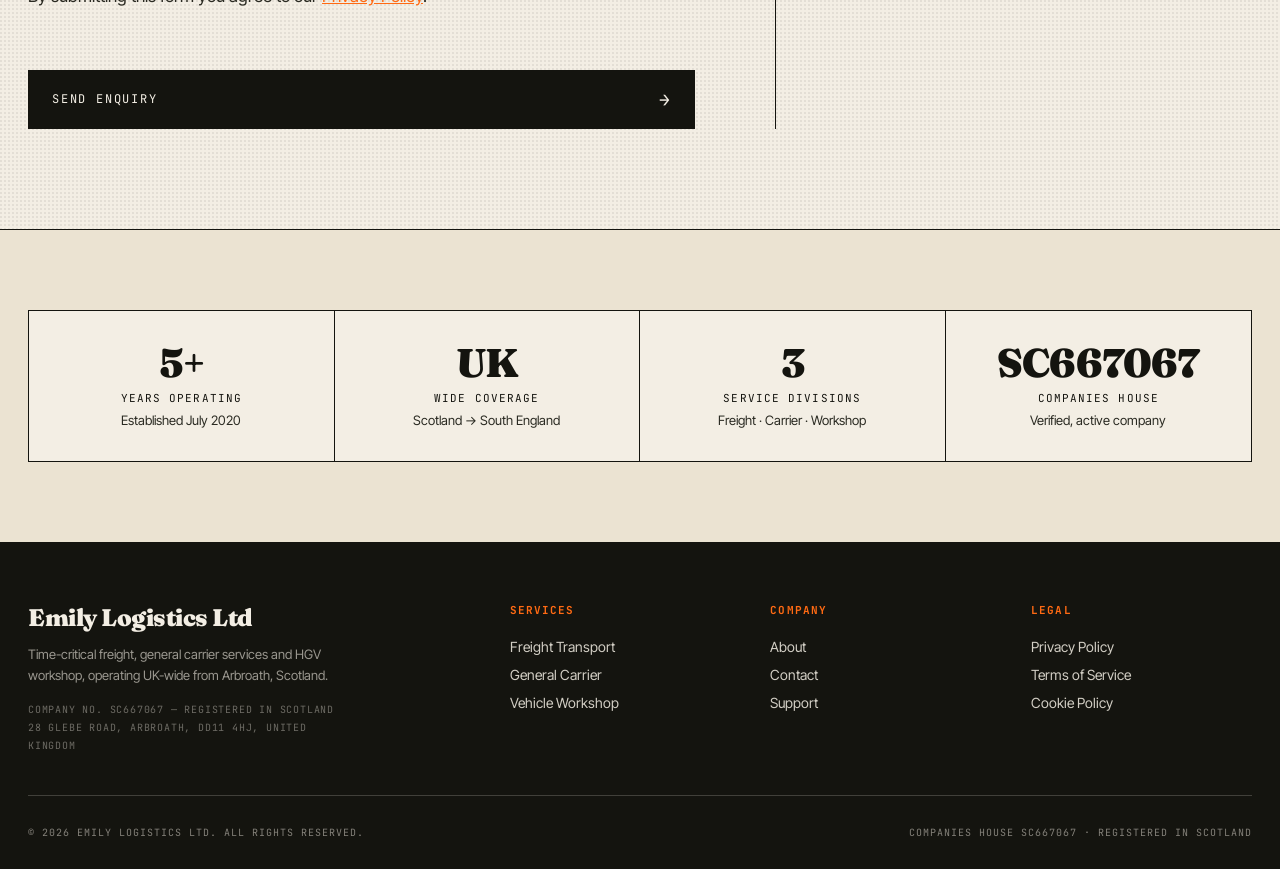
==== commit e26e84cf: "refactor(site): extract shared styles, add meta + schema.org + trust strip" ====
--- a/index.html
+++ b/index.html
@@ -1,732 +1,89 @@
 <!DOCTYPE html>
 <html lang="en">
 <head>
-<meta charset="UTF-8" />
-<meta name="viewport" content="width=device-width, initial-scale=1.0" />
-<link rel="icon" type="image/svg+xml" href="/favicon.svg" />
-<title>Emily Logistics Ltd — Road Freight from Arbroath, Scotland</title>
-<link rel="preconnect" href="https://fonts.googleapis.com" />
-<link rel="preconnect" href="https://fonts.gstatic.com" crossorigin />
-<link href="https://fonts.googleapis.com/css2?family=Fraunces:opsz,wght@9..144,400;9..144,500;9..144,700;9..144,900&family=JetBrains+Mono:wght@400;500&family=Inter+Tight:wght@300;400;500;600&display=swap" rel="stylesheet" />
-<style>
-  :root {
-    --paper: #f3eee4;
-    --paper-2: #ebe3d2;
-    --ink: #14140f;
-    --ink-soft: #2a2a22;
-    --rule: #14140f;
-    --hi-vis: #ff6a13;        /* haulage amber */
-    --hi-vis-2: #f5a300;      /* warning yellow */
-    --moss: #2f3a23;          /* deep highland green */
+  <meta charset="UTF-8">
+  <meta name="viewport" content="width=device-width, initial-scale=1.0">
+  <title>UK Freight &amp; Haulage — Emily Logistics Ltd</title>
+  <meta name="description" content="Emily Logistics Ltd — UK freight transport, general carrier services, and HGV workshop based in Arbroath, Scotland. Same-day, FTL and LTL across the UK.">
+  <meta name="author" content="Emily Logistics Ltd">
+  <meta name="robots" content="index, follow">
+
+  <link rel="canonical" href="https://emilylogisticsltd.co.uk/">
+  <link rel="icon" type="image/svg+xml" href="/favicon.svg">
+  <link rel="stylesheet" href="/styles.css">
+
+  <!-- Open Graph -->
+  <meta property="og:title" content="UK Freight &amp; Haulage — Emily Logistics Ltd">
+  <meta property="og:description" content="Cargo that arrives on the hour. UK-wide freight transport from Arbroath.">
+  <meta property="og:url" content="https://emilylogisticsltd.co.uk/">
+  <meta property="og:type" content="website">
+  <meta property="og:site_name" content="Emily Logistics Ltd">
+
+  <!-- Twitter -->
+  <meta name="twitter:card" content="summary_large_image">
+  <meta name="twitter:title" content="UK Freight &amp; Haulage — Emily Logistics Ltd">
+  <meta name="twitter:description" content="Cargo that arrives on the hour. UK-wide freight transport from Arbroath.">
+
+  <!-- Google Fonts -->
+  <link rel="preconnect" href="https://fonts.googleapis.com">
+  <link rel="preconnect" href="https://fonts.gstatic.com" crossorigin>
+  <link href="https://fonts.googleapis.com/css2?family=Fraunces:opsz,wght@9..144,400;9..144,500;9..144,700;9..144,900&family=JetBrains+Mono:wght@400;500&family=Inter+Tight:wght@300;400;500;600&display=swap" rel="stylesheet">
+
+  <!-- Schema.org LocalBusiness -->
+  <script type="application/ld+json">
+  {
+    "@context": "https://schema.org",
+    "@type": "LocalBusiness",
+    "@id": "https://emilylogisticsltd.co.uk",
+    "name": "Emily Logistics Ltd",
+    "legalName": "EMILY LOGISTICS LTD",
+    "url": "https://emilylogisticsltd.co.uk",
+    "telephone": "REPLACE_WITH_REAL_PHONE",
+    "email": "REPLACE_WITH_SUPPORT_EMAIL",
+    "foundingDate": "2020-07-10",
+    "founder": {
+      "@type": "Person",
+      "name": "Iliyan Trifonov Sadzhakliev"
+    },
+    "address": {
+      "@type": "PostalAddress",
+      "streetAddress": "28 Glebe Road",
+      "addressLocality": "Arbroath",
+      "addressRegion": "Angus",
+      "postalCode": "DD11 4HJ",
+      "addressCountry": "GB"
+    },
+    "geo": {
+      "@type": "GeoCoordinates",
+      "latitude": 56.5594,
+      "longitude": -2.5814
+    },
+    "areaServed": {
+      "@type": "Country",
+      "name": "United Kingdom"
+    },
+    "openingHoursSpecification": [
+      {
+        "@type": "OpeningHoursSpecification",
+        "dayOfWeek": ["Monday","Tuesday","Wednesday","Thursday","Friday"],
+        "opens": "07:00",
+        "closes": "18:00"
+      },
+      {
+        "@type": "OpeningHoursSpecification",
+        "dayOfWeek": "Saturday",
+        "opens": "08:00",
+        "closes": "13:00"
+      }
+    ],
+    "iso6523Code": "0199:SC667067",
+    "identifier": {
+      "@type": "PropertyValue",
+      "propertyID": "Companies House",
+      "value": "SC667067"
+    }
   }
-
-  * { box-sizing: border-box; margin: 0; padding: 0; }
-
-  html, body {
-    background: var(--paper);
-    color: var(--ink);
-    font-family: 'Inter Tight', sans-serif;
-    -webkit-font-smoothing: antialiased;
-    overflow-x: hidden;
-  }
-
-  body {
-    background-image:
-      radial-gradient(circle at 1px 1px, rgba(20,20,15,0.07) 1px, transparent 0);
-    background-size: 4px 4px;
-  }
-
-  a { color: inherit; text-decoration: none; }
-
-  /* ---------- TOP BAR ---------- */
-  .topbar {
-    border-bottom: 1px solid var(--rule);
-    background: var(--ink);
-    color: var(--paper);
-    font-family: 'JetBrains Mono', monospace;
-    font-size: 11px;
-    letter-spacing: 0.08em;
-    text-transform: uppercase;
-    padding: 8px 28px;
-    display: flex;
-    justify-content: space-between;
-    gap: 24px;
-    overflow: hidden;
-    white-space: nowrap;
-  }
-  .topbar .marquee {
-    display: flex;
-    gap: 48px;
-    animation: slide 40s linear infinite;
-  }
-  .topbar span.dot::before { content: "● "; color: var(--hi-vis); }
-  @keyframes slide {
-    from { transform: translateX(0); }
-    to { transform: translateX(-50%); }
-  }
-
-  /* ---------- NAV ---------- */
-  nav {
-    display: flex;
-    align-items: center;
-    justify-content: space-between;
-    padding: 22px 28px;
-    border-bottom: 1px solid var(--rule);
-    position: sticky;
-    top: 0;
-    background: var(--paper);
-    z-index: 50;
-  }
-  .logo {
-    font-family: 'Fraunces', serif;
-    font-weight: 900;
-    font-size: 22px;
-    letter-spacing: -0.02em;
-    display: flex;
-    align-items: center;
-    gap: 10px;
-  }
-  .logo .mark {
-    width: 28px; height: 28px;
-    background: var(--ink);
-    color: var(--hi-vis);
-    display: grid; place-items: center;
-    font-family: 'JetBrains Mono', monospace;
-    font-size: 13px;
-    font-weight: 700;
-    border-radius: 2px;
-  }
-  .nav-links {
-    display: flex; gap: 32px;
-    font-size: 13px;
-    font-weight: 500;
-    text-transform: uppercase;
-    letter-spacing: 0.1em;
-  }
-  .nav-links a { position: relative; padding-bottom: 4px; }
-  .nav-links a::after {
-    content: ''; position: absolute; left: 0; bottom: 0;
-    width: 0; height: 2px; background: var(--hi-vis);
-    transition: width 0.3s ease;
-  }
-  .nav-links a:hover::after { width: 100%; }
-  .nav-cta {
-    background: var(--ink);
-    color: var(--paper);
-    padding: 12px 22px;
-    font-size: 12px;
-    font-weight: 600;
-    text-transform: uppercase;
-    letter-spacing: 0.1em;
-    border: 1px solid var(--ink);
-    transition: all 0.2s;
-  }
-  .nav-cta:hover { background: var(--hi-vis); border-color: var(--hi-vis); color: var(--ink); }
-
-  @media (max-width: 760px) {
-    .nav-links { display: none; }
-    .nav-cta { padding: 10px 16px; font-size: 11px; }
-  }
-
-  /* ---------- HERO ---------- */
-  .hero {
-    padding: 60px 28px 80px;
-    border-bottom: 1px solid var(--rule);
-    position: relative;
-    overflow: hidden;
-  }
-  .hero-grid {
-    display: grid;
-    grid-template-columns: 1fr;
-    gap: 40px;
-    max-width: 1400px;
-    margin: 0 auto;
-  }
-  .hero-meta {
-    display: flex;
-    justify-content: space-between;
-    font-family: 'JetBrains Mono', monospace;
-    font-size: 11px;
-    letter-spacing: 0.1em;
-    text-transform: uppercase;
-    margin-bottom: 28px;
-    color: var(--ink-soft);
-    border-top: 1px solid var(--rule);
-    border-bottom: 1px solid var(--rule);
-    padding: 10px 0;
-  }
-  .hero h1 {
-    font-family: 'Fraunces', serif;
-    font-weight: 900;
-    font-size: clamp(56px, 12vw, 200px);
-    line-height: 0.88;
-    letter-spacing: -0.04em;
-    margin-bottom: 32px;
-  }
-  .hero h1 .italic {
-    font-style: italic;
-    font-weight: 400;
-    color: var(--hi-vis);
-  }
-  .hero h1 .underlined {
-    text-decoration: underline;
-    text-decoration-thickness: 4px;
-    text-underline-offset: 0.1em;
-  }
-  .hero-bottom {
-    display: grid;
-    grid-template-columns: 2fr 1fr 1fr;
-    gap: 40px;
-    align-items: end;
-    border-top: 1px solid var(--rule);
-    padding-top: 32px;
-  }
-  @media (max-width: 860px) {
-    .hero-bottom { grid-template-columns: 1fr; gap: 24px; }
-  }
-  .hero-lede {
-    font-family: 'Fraunces', serif;
-    font-size: clamp(18px, 2.2vw, 24px);
-    line-height: 1.4;
-    max-width: 540px;
-  }
-  .hero-stat .num {
-    font-family: 'Fraunces', serif;
-    font-size: 64px;
-    font-weight: 900;
-    line-height: 1;
-    letter-spacing: -0.03em;
-  }
-  .hero-stat .label {
-    font-family: 'JetBrains Mono', monospace;
-    font-size: 11px;
-    text-transform: uppercase;
-    letter-spacing: 0.1em;
-    color: var(--ink-soft);
-    margin-top: 8px;
-  }
-
-  /* truck illustration */
-  .truck-svg {
-    position: absolute;
-    right: -50px;
-    top: 30%;
-    width: 380px;
-    opacity: 0.08;
-    pointer-events: none;
-  }
-  @media (max-width: 1100px) {
-    .truck-svg { display: none; }
-  }
-
-  /* ---------- SERVICES ---------- */
-  .services {
-    padding: 100px 28px;
-    border-bottom: 1px solid var(--rule);
-  }
-  .section-header {
-    display: flex;
-    justify-content: space-between;
-    align-items: baseline;
-    max-width: 1400px;
-    margin: 0 auto 60px;
-    padding-bottom: 20px;
-    border-bottom: 1px solid var(--rule);
-    flex-wrap: wrap;
-    gap: 20px;
-  }
-  .section-header h2 {
-    font-family: 'Fraunces', serif;
-    font-size: clamp(36px, 5vw, 64px);
-    font-weight: 700;
-    line-height: 1;
-    letter-spacing: -0.02em;
-  }
-  .section-header h2 em {
-    font-style: italic;
-    font-weight: 400;
-    color: var(--hi-vis);
-  }
-  .section-header .num {
-    font-family: 'JetBrains Mono', monospace;
-    font-size: 12px;
-    letter-spacing: 0.1em;
-    text-transform: uppercase;
-    color: var(--ink-soft);
-  }
-
-  .services-grid {
-    max-width: 1400px;
-    margin: 0 auto;
-    display: grid;
-    grid-template-columns: repeat(3, 1fr);
-    gap: 0;
-    border: 1px solid var(--rule);
-  }
-  @media (max-width: 880px) {
-    .services-grid { grid-template-columns: 1fr; }
-  }
-  .service {
-    padding: 36px 32px 40px;
-    border-right: 1px solid var(--rule);
-    background: var(--paper);
-    position: relative;
-    transition: background 0.3s ease;
-  }
-  .service:last-child { border-right: none; }
-  @media (max-width: 880px) {
-    .service { border-right: none; border-bottom: 1px solid var(--rule); }
-    .service:last-child { border-bottom: none; }
-  }
-  .service:hover { background: var(--paper-2); }
-  .service .num {
-    font-family: 'JetBrains Mono', monospace;
-    font-size: 11px;
-    letter-spacing: 0.1em;
-    text-transform: uppercase;
-    color: var(--hi-vis);
-    margin-bottom: 32px;
-    display: block;
-  }
-  .service h3 {
-    font-family: 'Fraunces', serif;
-    font-size: 32px;
-    font-weight: 700;
-    line-height: 1.05;
-    letter-spacing: -0.02em;
-    margin-bottom: 16px;
-  }
-  .service p {
-    font-size: 15px;
-    line-height: 1.55;
-    color: var(--ink-soft);
-    margin-bottom: 28px;
-  }
-  .service ul {
-    list-style: none;
-    padding-top: 16px;
-    border-top: 1px solid var(--rule);
-  }
-  .service ul li {
-    font-family: 'JetBrains Mono', monospace;
-    font-size: 11px;
-    text-transform: uppercase;
-    letter-spacing: 0.06em;
-    padding: 6px 0;
-    display: flex;
-    align-items: center;
-    gap: 8px;
-  }
-  .service ul li::before {
-    content: '→';
-    color: var(--hi-vis);
-    font-weight: 700;
-  }
-
-  /* ---------- FACTS / SPECS ---------- */
-  .specs {
-    padding: 100px 28px;
-    background: var(--ink);
-    color: var(--paper);
-    border-bottom: 1px solid var(--rule);
-    position: relative;
-    overflow: hidden;
-  }
-  .specs::before {
-    content: '';
-    position: absolute;
-    inset: 0;
-    background-image: repeating-linear-gradient(
-      45deg,
-      transparent 0,
-      transparent 40px,
-      rgba(255,106,19,0.04) 40px,
-      rgba(255,106,19,0.04) 80px
-    );
-    pointer-events: none;
-  }
-  .specs-inner {
-    max-width: 1400px;
-    margin: 0 auto;
-    position: relative;
-  }
-  .specs h2 {
-    font-family: 'Fraunces', serif;
-    font-size: clamp(40px, 6vw, 88px);
-    font-weight: 700;
-    line-height: 0.95;
-    letter-spacing: -0.03em;
-    max-width: 900px;
-    margin-bottom: 60px;
-  }
-  .specs h2 em {
-    font-style: italic;
-    color: var(--hi-vis);
-    font-weight: 400;
-  }
-  .specs-grid {
-    display: grid;
-    grid-template-columns: repeat(4, 1fr);
-    gap: 0;
-    border-top: 1px solid var(--paper);
-  }
-  @media (max-width: 860px) { .specs-grid { grid-template-columns: repeat(2, 1fr); } }
-  @media (max-width: 480px) { .specs-grid { grid-template-columns: 1fr; } }
-
-  .spec-cell {
-    padding: 32px 24px;
-    border-right: 1px solid rgba(243,238,228,0.2);
-    border-bottom: 1px solid rgba(243,238,228,0.2);
-  }
-  .spec-cell:nth-child(4n) { border-right: none; }
-  .spec-cell .label {
-    font-family: 'JetBrains Mono', monospace;
-    font-size: 10px;
-    text-transform: uppercase;
-    letter-spacing: 0.1em;
-    color: var(--hi-vis);
-    margin-bottom: 16px;
-  }
-  .spec-cell .value {
-    font-family: 'Fraunces', serif;
-    font-size: 22px;
-    line-height: 1.2;
-    font-weight: 500;
-  }
-
-  /* ---------- ROUTE / MAP SECTION ---------- */
-  .route {
-    padding: 100px 28px;
-    border-bottom: 1px solid var(--rule);
-  }
-  .route-inner {
-    max-width: 1400px;
-    margin: 0 auto;
-    display: grid;
-    grid-template-columns: 1fr 1.3fr;
-    gap: 60px;
-    align-items: center;
-  }
-  @media (max-width: 900px) { .route-inner { grid-template-columns: 1fr; } }
-
-  .route-text .eyebrow {
-    font-family: 'JetBrains Mono', monospace;
-    font-size: 11px;
-    text-transform: uppercase;
-    letter-spacing: 0.1em;
-    color: var(--hi-vis);
-    margin-bottom: 24px;
-  }
-  .route-text h2 {
-    font-family: 'Fraunces', serif;
-    font-size: clamp(36px, 4.5vw, 56px);
-    font-weight: 700;
-    line-height: 1;
-    letter-spacing: -0.02em;
-    margin-bottom: 24px;
-  }
-  .route-text h2 em {
-    font-style: italic; font-weight: 400; color: var(--hi-vis);
-  }
-  .route-text p {
-    font-size: 16px;
-    line-height: 1.6;
-    color: var(--ink-soft);
-    margin-bottom: 16px;
-    max-width: 480px;
-  }
-  .route-map {
-    background: var(--paper-2);
-    border: 1px solid var(--rule);
-    aspect-ratio: 4/3;
-    position: relative;
-    overflow: hidden;
-  }
-
-  /* ---------- TESTIMONIAL / QUOTE ---------- */
-  .quote {
-    padding: 120px 28px;
-    background: var(--paper-2);
-    border-bottom: 1px solid var(--rule);
-    text-align: center;
-  }
-  .quote-inner {
-    max-width: 1100px;
-    margin: 0 auto;
-  }
-  .quote .mark {
-    font-family: 'Fraunces', serif;
-    font-size: 120px;
-    line-height: 0.5;
-    color: var(--hi-vis);
-    margin-bottom: 20px;
-  }
-  .quote blockquote {
-    font-family: 'Fraunces', serif;
-    font-size: clamp(28px, 3.5vw, 48px);
-    line-height: 1.2;
-    font-weight: 500;
-    letter-spacing: -0.02em;
-    margin-bottom: 32px;
-  }
-  .quote blockquote em {
-    font-style: italic;
-    color: var(--hi-vis);
-    font-weight: 400;
-  }
-  .quote cite {
-    font-family: 'JetBrains Mono', monospace;
-    font-size: 12px;
-    text-transform: uppercase;
-    letter-spacing: 0.1em;
-    font-style: normal;
-    color: var(--ink-soft);
-  }
-
-  /* ---------- CONTACT / CTA ---------- */
-  .contact {
-    padding: 100px 28px;
-    border-bottom: 1px solid var(--rule);
-  }
-  .contact-inner {
-    max-width: 1400px;
-    margin: 0 auto;
-    display: grid;
-    grid-template-columns: 1.4fr 1fr;
-    gap: 80px;
-  }
-  @media (max-width: 900px) { .contact-inner { grid-template-columns: 1fr; gap: 40px; } }
-
-  .contact h2 {
-    font-family: 'Fraunces', serif;
-    font-size: clamp(48px, 7vw, 96px);
-    font-weight: 900;
-    line-height: 0.9;
-    letter-spacing: -0.03em;
-    margin-bottom: 32px;
-  }
-  .contact h2 em {
-    font-style: italic; font-weight: 400; color: var(--hi-vis);
-  }
-  .contact p {
-    font-size: 17px;
-    line-height: 1.5;
-    margin-bottom: 32px;
-    max-width: 540px;
-    color: var(--ink-soft);
-  }
-
-  form {
-    display: grid;
-    gap: 16px;
-    border-top: 1px solid var(--rule);
-    padding-top: 32px;
-  }
-  .field {
-    display: grid;
-    gap: 6px;
-  }
-  .field label {
-    font-family: 'JetBrains Mono', monospace;
-    font-size: 10px;
-    text-transform: uppercase;
-    letter-spacing: 0.1em;
-    color: var(--ink-soft);
-  }
-  .field input, .field textarea, .field select {
-    background: transparent;
-    border: none;
-    border-bottom: 1px solid var(--rule);
-    padding: 10px 0;
-    font-family: 'Fraunces', serif;
-    font-size: 18px;
-    color: var(--ink);
-    outline: none;
-    transition: border-color 0.2s;
-  }
-  .field input:focus, .field textarea:focus, .field select:focus {
-    border-bottom-color: var(--hi-vis);
-    border-bottom-width: 2px;
-  }
-  .field textarea { resize: vertical; min-height: 80px; font-family: 'Inter Tight', sans-serif; font-size: 15px; }
-
-  button.submit {
-    margin-top: 12px;
-    background: var(--ink);
-    color: var(--paper);
-    border: none;
-    padding: 18px 24px;
-    font-family: 'JetBrains Mono', monospace;
-    font-size: 12px;
-    text-transform: uppercase;
-    letter-spacing: 0.15em;
-    cursor: pointer;
-    transition: all 0.2s;
-    display: flex;
-    justify-content: space-between;
-    align-items: center;
-  }
-  button.submit:hover { background: var(--hi-vis); color: var(--ink); }
-  button.submit::after { content: '→'; font-size: 18px; }
-
-  .contact-info {
-    border-left: 1px solid var(--rule);
-    padding-left: 40px;
-  }
-  @media (max-width: 900px) {
-    .contact-info { border-left: none; padding-left: 0; border-top: 1px solid var(--rule); padding-top: 32px; }
-  }
-  .contact-info .block {
-    margin-bottom: 32px;
-  }
-  .contact-info .label {
-    font-family: 'JetBrains Mono', monospace;
-    font-size: 10px;
-    text-transform: uppercase;
-    letter-spacing: 0.1em;
-    color: var(--hi-vis);
-    margin-bottom: 8px;
-  }
-  .contact-info .value {
-    font-family: 'Fraunces', serif;
-    font-size: 20px;
-    line-height: 1.3;
-  }
-
-  /* ---------- FOOTER ---------- */
-  footer {
-    background: var(--ink);
-    color: var(--paper);
-    padding: 60px 28px 30px;
-  }
-  .footer-inner {
-    max-width: 1400px;
-    margin: 0 auto;
-    display: grid;
-    grid-template-columns: 2fr 1fr 1fr 1fr;
-    gap: 40px;
-    padding-bottom: 40px;
-    border-bottom: 1px solid rgba(243,238,228,0.2);
-  }
-  @media (max-width: 860px) { .footer-inner { grid-template-columns: 1fr 1fr; } }
-
-  .footer-brand .logo {
-    font-family: 'Fraunces', serif;
-    font-weight: 900;
-    font-size: 32px;
-    letter-spacing: -0.02em;
-    margin-bottom: 12px;
-    color: var(--paper);
-  }
-  .footer-brand .logo .mark { background: var(--hi-vis); color: var(--ink); }
-  .footer-brand p {
-    font-size: 13px;
-    line-height: 1.6;
-    color: rgba(243,238,228,0.6);
-    max-width: 320px;
-  }
-  .footer-col h4 {
-    font-family: 'JetBrains Mono', monospace;
-    font-size: 11px;
-    text-transform: uppercase;
-    letter-spacing: 0.1em;
-    color: var(--hi-vis);
-    margin-bottom: 16px;
-  }
-  .footer-col a, .footer-col li {
-    display: block;
-    font-size: 14px;
-    color: rgba(243,238,228,0.85);
-    line-height: 2;
-  }
-  .footer-col a:hover { color: var(--hi-vis); }
-  .footer-bottom {
-    max-width: 1400px;
-    margin: 30px auto 0;
-    display: flex;
-    justify-content: space-between;
-    align-items: center;
-    font-family: 'JetBrains Mono', monospace;
-    font-size: 10px;
-    text-transform: uppercase;
-    letter-spacing: 0.1em;
-    color: rgba(243,238,228,0.5);
-    flex-wrap: wrap;
-    gap: 12px;
-  }
-
-  /* ---------- SMALL MOBILE (480px and below) ---------- */
-  @media (max-width: 480px) {
-    .topbar { padding: 6px 16px; font-size: 9px; }
-    nav { padding: 16px; }
-    .logo { font-size: 18px; }
-    .logo .mark { width: 24px; height: 24px; font-size: 11px; }
-
-    .hero { padding: 32px 16px 48px; }
-    .hero-meta { flex-direction: column; gap: 4px; font-size: 9px; padding: 8px 0; }
-    .hero h1 { font-size: clamp(40px, 14vw, 56px); margin-bottom: 24px; }
-    .hero-bottom { gap: 20px; padding-top: 24px; }
-    .hero-lede { font-size: 16px; }
-    .hero-stat .num { font-size: 40px; }
-    .hero-stat .label { font-size: 9px; }
-
-    .services { padding: 60px 16px; }
-    .section-header { margin-bottom: 32px; }
-    .service { padding: 28px 20px 32px; }
-    .service h3 { font-size: 24px; }
-    .service p { font-size: 14px; }
-
-    .specs { padding: 60px 16px; }
-    .specs h2 { margin-bottom: 36px; }
-    .spec-cell { padding: 20px 16px; }
-    .spec-cell .value { font-size: 18px; }
-    .spec-cell:nth-child(4n) { border-right: none; }
-
-    .route { padding: 60px 16px; }
-    .route-inner { gap: 32px; }
-    .route-map { aspect-ratio: 1/1; }
-
-    .quote { padding: 60px 16px; }
-    .quote .mark { font-size: 72px; }
-    .quote blockquote { font-size: clamp(22px, 6vw, 28px); }
-
-    .contact { padding: 60px 16px; }
-    .contact-inner { gap: 32px; }
-    .contact h2 { font-size: clamp(36px, 10vw, 48px); }
-
-    .footer-inner { grid-template-columns: 1fr; gap: 28px; }
-    footer { padding: 40px 16px 24px; }
-    .footer-brand .logo { font-size: 24px; }
-    .footer-bottom { flex-direction: column; align-items: flex-start; gap: 8px; }
-  }
-
-  /* ---------- MEDIUM MOBILE (481px - 760px) ---------- */
-  @media (min-width: 481px) and (max-width: 760px) {
-    .hero { padding: 40px 20px 60px; }
-    .hero-meta { font-size: 10px; flex-wrap: wrap; gap: 8px; }
-    .hero-stat .num { font-size: 48px; }
-
-    .services { padding: 72px 20px; }
-    .specs { padding: 72px 20px; }
-    .route { padding: 72px 20px; }
-    .quote { padding: 80px 20px; }
-    .contact { padding: 72px 20px; }
-    footer { padding: 48px 20px 28px; }
-    .footer-bottom { flex-direction: column; align-items: flex-start; }
-  }
-
-  /* ---------- ANIMATIONS ---------- */
-  @keyframes rise {
-    from { opacity: 0; transform: translateY(40px); }
-    to { opacity: 1; transform: translateY(0); }
-  }
-  .hero h1, .hero-lede, .hero-stat {
-    animation: rise 0.9s cubic-bezier(0.2,0.7,0.2,1) both;
-  }
-  .hero-lede { animation-delay: 0.15s; }
-  .hero-stat:nth-of-type(1) { animation-delay: 0.25s; }
-  .hero-stat:nth-of-type(2) { animation-delay: 0.35s; }
-</style>
+  </script>
 </head>
 <body>
 
@@ -745,18 +102,18 @@
 </div>
 
 <!-- NAV -->
-<nav>
-  <div class="logo">
+<nav class="site-nav">
+  <a href="/" class="logo" aria-label="Emily Logistics Ltd home">
     <span class="mark">EL</span>
     Emily Logistics
-  </div>
-  <div class="nav-links">
-    <a href="#services">Services</a>
-    <a href="#operations">Operations</a>
-    <a href="#coverage">Coverage</a>
-    <a href="#contact">Contact</a>
-  </div>
-  <a href="#contact" class="nav-cta">Request a Quote</a>
+  </a>
+  <ul class="nav-links">
+    <li><a href="/" aria-current="page">Home</a></li>
+    <li><a href="/services.html">Services</a></li>
+    <li><a href="/about.html">About</a></li>
+    <li><a href="/contact.html">Contact</a></li>
+  </ul>
+  <a href="/contact.html" class="nav-cta">Request a Quote</a>
 </nav>
 
 <!-- HERO -->
@@ -774,14 +131,14 @@
 
   <div class="hero-grid">
     <div class="hero-meta">
-      <span>Issue №01 / Est. 2020</span>
+      <span>Issue No.01 / Est. 2020</span>
       <span>Road Freight Specialists</span>
-      <span>Arbroath → United Kingdom</span>
+      <span>Arbroath &rarr; United Kingdom</span>
     </div>
 
     <h1>
-      Cargo<br/>
-      that <span class="italic">arrives</span><br/>
+      Cargo<br>
+      that <span class="italic">arrives</span><br>
       on the <span class="underlined">hour</span>.
     </h1>
 
@@ -805,14 +162,14 @@
 <section class="services" id="services">
   <div class="section-header">
     <h2>What we <em>haul</em>.</h2>
-    <span class="num">§ 01 / Services</span>
+    <span class="num">&sect; 01 / Services</span>
   </div>
 
   <div class="services-grid">
     <div class="service">
       <span class="num">01 / Freight</span>
       <h3>Freight Transport by Road</h3>
-      <p>Full and part loads moved across mainland UK. Time-critical, palletised, or oversized — we plan the route, drive it, and confirm delivery in writing.</p>
+      <p>Full and part loads moved across mainland UK. Time-critical, palletised, or oversized &mdash; we plan the route, drive it, and confirm delivery in writing.</p>
       <ul>
         <li>Full Truck Loads (FTL)</li>
         <li>Less-Than-Truckload (LTL)</li>
@@ -824,7 +181,7 @@
     <div class="service">
       <span class="num">02 / Carriage</span>
       <h3>General Carrier Services</h3>
-      <p>Flexible movement of goods that don't fit the standard pallet — from machinery and trade tools to bulky, awkward, and one-off consignments.</p>
+      <p>Flexible movement of goods that don't fit the standard pallet &mdash; from machinery and trade tools to bulky, awkward, and one-off consignments.</p>
       <ul>
         <li>Plant &amp; equipment</li>
         <li>Trade &amp; site deliveries</li>
@@ -845,6 +202,10 @@
       </ul>
     </div>
   </div>
+
+  <div style="text-align:center; margin-top:40px;">
+    <a href="/services.html" class="service-cta">View all services</a>
+  </div>
 </section>
 
 <!-- SPECS -->
@@ -855,7 +216,7 @@
     <div class="specs-grid">
       <div class="spec-cell">
         <div class="label">Registered</div>
-        <div class="value">10 July 2020<br/>Companies House Scotland</div>
+        <div class="value">10 July 2020<br>Companies House Scotland</div>
       </div>
       <div class="spec-cell">
         <div class="label">Company No.</div>
@@ -863,27 +224,27 @@
       </div>
       <div class="spec-cell">
         <div class="label">Status</div>
-        <div class="value">Active<br/>Private Limited</div>
+        <div class="value">Active<br>Private Limited</div>
       </div>
       <div class="spec-cell">
         <div class="label">Base of Operations</div>
-        <div class="value">Arbroath<br/>Angus, Scotland</div>
+        <div class="value">Arbroath<br>Angus, Scotland</div>
       </div>
       <div class="spec-cell">
         <div class="label">SIC 49410</div>
-        <div class="value">Freight transport<br/>by road</div>
+        <div class="value">Freight transport<br>by road</div>
       </div>
       <div class="spec-cell">
         <div class="label">SIC 45200</div>
-        <div class="value">Maintenance and<br/>repair of vehicles</div>
+        <div class="value">Maintenance and<br>repair of vehicles</div>
       </div>
       <div class="spec-cell">
         <div class="label">SIC 53202</div>
-        <div class="value">Unlicensed carrier<br/>services</div>
+        <div class="value">Unlicensed carrier<br>services</div>
       </div>
       <div class="spec-cell">
         <div class="label">Filing</div>
-        <div class="value">Up-to-date<br/>Confirmed Oct 2025</div>
+        <div class="value">Up-to-date<br>Confirmed Oct 2025</div>
       </div>
     </div>
   </div>
@@ -893,43 +254,32 @@
 <section class="route" id="coverage">
   <div class="route-inner">
     <div class="route-text">
-      <div class="eyebrow">§ 02 / Coverage</div>
+      <div class="eyebrow">&sect; 02 / Coverage</div>
       <h2>From the <em>east coast</em> outwards.</h2>
-      <p>Arbroath sits on the A92 corridor between Dundee and Aberdeen — a working harbour town with road links south to the Central Belt and north to the Highlands. We use it as a launch point for deliveries the length of the British mainland.</p>
+      <p>Arbroath sits on the A92 corridor between Dundee and Aberdeen &mdash; a working harbour town with road links south to the Central Belt and north to the Highlands. We use it as a launch point for deliveries the length of the British mainland.</p>
       <p>Most jobs are quoted, accepted and on the road inside 24 hours. Long-standing routes south through Edinburgh, Glasgow, Newcastle and onwards to the Midlands and London run weekly.</p>
     </div>
 
     <div class="route-map">
       <svg viewBox="0 0 400 300" preserveAspectRatio="xMidYMid meet" style="width:100%;height:100%;">
-        <!-- stylised UK outline -->
         <path d="M180,40 Q200,30 220,45 L235,70 Q245,90 240,115 L250,135 Q255,155 245,170 L255,195 Q250,220 235,235 L210,255 Q190,265 175,260 L160,245 Q145,230 150,210 L140,190 Q130,170 140,150 L130,125 Q135,100 150,80 L165,55 Z"
               fill="#14140f" opacity="0.08" stroke="#14140f" stroke-width="1"/>
-
-        <!-- Arbroath marker (HQ) -->
         <circle cx="220" cy="90" r="8" fill="#ff6a13"/>
         <circle cx="220" cy="90" r="14" fill="none" stroke="#ff6a13" stroke-width="1" opacity="0.5">
           <animate attributeName="r" from="8" to="22" dur="2s" repeatCount="indefinite"/>
           <animate attributeName="opacity" from="0.6" to="0" dur="2s" repeatCount="indefinite"/>
         </circle>
-        <text x="232" y="94" font-family="JetBrains Mono, monospace" font-size="9" fill="#14140f" font-weight="600">ARBROATH · HQ</text>
-
-        <!-- destination markers -->
+        <text x="232" y="94" font-family="JetBrains Mono, monospace" font-size="9" fill="#14140f" font-weight="600">ARBROATH &middot; HQ</text>
         <circle cx="205" cy="115" r="3" fill="#14140f"/>
         <text x="212" y="118" font-family="JetBrains Mono, monospace" font-size="8" fill="#14140f">EDINBURGH</text>
-
         <circle cx="180" cy="125" r="3" fill="#14140f"/>
         <text x="135" y="128" font-family="JetBrains Mono, monospace" font-size="8" fill="#14140f">GLASGOW</text>
-
         <circle cx="210" cy="160" r="3" fill="#14140f"/>
         <text x="218" y="163" font-family="JetBrains Mono, monospace" font-size="8" fill="#14140f">NEWCASTLE</text>
-
         <circle cx="200" cy="200" r="3" fill="#14140f"/>
         <text x="208" y="203" font-family="JetBrains Mono, monospace" font-size="8" fill="#14140f">MANCHESTER</text>
-
         <circle cx="195" cy="245" r="3" fill="#14140f"/>
         <text x="203" y="248" font-family="JetBrains Mono, monospace" font-size="8" fill="#14140f">LONDON</text>
-
-        <!-- route lines -->
         <path d="M220,90 L205,115 L180,125" stroke="#ff6a13" stroke-width="1.5" fill="none" stroke-dasharray="3,3"/>
         <path d="M220,90 Q215,135 210,160 Q205,180 200,200 L195,245" stroke="#ff6a13" stroke-width="1.5" fill="none" stroke-dasharray="3,3"/>
       </svg>
@@ -940,11 +290,11 @@
 <!-- QUOTE -->
 <section class="quote">
   <div class="quote-inner">
-    <div class="mark">"</div>
+    <div class="mark">&ldquo;</div>
     <blockquote>
       A truck on time is the whole job. <em>Everything else</em> is paperwork.
     </blockquote>
-    <cite>— The Yard, 06:00 Monday</cite>
+    <cite>&mdash; The Yard, 06:00 Monday</cite>
   </div>
 </section>
 
@@ -953,35 +303,54 @@
   <div class="contact-inner">
     <div>
       <h2>Got a load that <em>needs moving</em>?</h2>
-      <p>Tell us the pickup, the drop, and roughly when. We'll come back with a price and a slot — usually inside the working day.</p>
-
-      <form onsubmit="event.preventDefault(); alert('Thanks — we will be in touch shortly.'); this.reset();">
+      <p>Tell us the pickup, the drop, and roughly when. We'll come back with a price and a slot &mdash; usually inside the working day.</p>
+
+      <div class="contact-direct">
+        <!-- REPLACE_WITH_REAL_PHONE — Route flex will replace before Apple submission -->
+        <a href="tel:REPLACE_WITH_REAL_PHONE" class="contact-line">
+          <span class="contact-label">Phone</span>
+          <span class="contact-value">REPLACE_WITH_REAL_PHONE</span>
+        </a>
+        <!-- REPLACE_WITH_SUPPORT_EMAIL — Route flex will replace before Apple submission -->
+        <a href="mailto:REPLACE_WITH_SUPPORT_EMAIL" class="contact-line">
+          <span class="contact-label">Email</span>
+          <span class="contact-value">REPLACE_WITH_SUPPORT_EMAIL</span>
+        </a>
+      </div>
+
+      <!-- Form posts to Formspree — REPLACE_WITH_FORMSPREE_ID before deploying -->
+      <form action="https://formspree.io/f/REPLACE_WITH_FORMSPREE_ID" method="POST">
+        <input type="text" name="_gotcha" style="display:none" tabindex="-1" autocomplete="off">
+        <input type="hidden" name="_subject" value="New enquiry from emilylogisticsltd.co.uk">
         <div class="field">
-          <label for="name">Your Name</label>
-          <input type="text" id="name" required />
+          <label for="name">Your Name *</label>
+          <input type="text" id="name" name="name" required>
         </div>
         <div class="field">
-          <label for="email">Email</label>
-          <input type="email" id="email" required />
+          <label for="email">Email *</label>
+          <input type="email" id="email" name="email" required>
         </div>
         <div class="field">
-          <label for="route">Pickup → Drop-off</label>
-          <input type="text" id="route" placeholder="e.g. Aberdeen → Birmingham" required />
+          <label for="route">Pickup &rarr; Drop-off</label>
+          <input type="text" id="route" name="route" placeholder="e.g. Aberdeen &rarr; Birmingham">
         </div>
         <div class="field">
           <label for="service">Service Required</label>
-          <select id="service">
-            <option>Full load (FTL)</option>
-            <option>Part load (LTL)</option>
-            <option>Plant / oversized</option>
-            <option>Workshop / repair</option>
-            <option>Not sure — advise</option>
+          <select id="service" name="service">
+            <option value="freight">Full load (FTL)</option>
+            <option value="ltl">Part load (LTL)</option>
+            <option value="carrier">Plant / oversized</option>
+            <option value="workshop">Workshop / repair</option>
+            <option value="other">Not sure &mdash; advise</option>
           </select>
         </div>
         <div class="field">
           <label for="notes">Notes</label>
-          <textarea id="notes" placeholder="Weight, timing, access, anything we should know"></textarea>
+          <textarea id="notes" name="message" placeholder="Weight, timing, access, anything we should know"></textarea>
         </div>
+        <p class="form-consent">
+          By submitting this form you agree to our <a href="/privacy.html">Privacy Policy</a>.
+        </p>
         <button type="submit" class="submit">Send Enquiry</button>
       </form>
     </div>
@@ -989,7 +358,7 @@
     <div class="contact-info">
       <div class="block">
         <div class="label">Registered Office</div>
-        <div class="value">28 Glebe Road<br/>Arbroath<br/>Scotland<br/>DD11 4HJ</div>
+        <div class="value">28 Glebe Road<br>Arbroath<br>Scotland<br>DD11 4HJ</div>
       </div>
       <div class="block">
         <div class="label">Company Number</div>
@@ -997,48 +366,109 @@
       </div>
       <div class="block">
         <div class="label">Hours</div>
-        <div class="value">Mon – Fri  ·  06:00 – 18:00<br/>Saturday by arrangement</div>
+        <div class="value">Mon &ndash; Fri &middot; 07:00 &ndash; 18:00<br>Sat &middot; 08:00 &ndash; 13:00</div>
       </div>
       <div class="block">
         <div class="label">Get a Quote</div>
-        <div class="value">Use the form, or call the yard during operating hours.</div>
-      </div>
+        <div class="value">Use the form or <a href="/contact.html" style="color:var(--hi-vis);text-decoration:underline;">visit the full contact page</a>.</div>
+      </div>
+    </div>
+  </div>
+</section>
+
+<!-- TRUST STRIP -->
+<section class="trust-strip">
+  <div class="trust-grid">
+    <div class="trust-cell">
+      <div class="trust-num">5+</div>
+      <div class="trust-label">Years operating</div>
+      <div class="trust-meta">Established July 2020</div>
+    </div>
+    <div class="trust-cell">
+      <div class="trust-num">UK</div>
+      <div class="trust-label">Wide coverage</div>
+      <div class="trust-meta">Scotland &rarr; South England</div>
+    </div>
+    <div class="trust-cell">
+      <div class="trust-num">3</div>
+      <div class="trust-label">Service divisions</div>
+      <div class="trust-meta">Freight &middot; Carrier &middot; Workshop</div>
+    </div>
+    <div class="trust-cell">
+      <div class="trust-num">SC667067</div>
+      <div class="trust-label">Companies House</div>
+      <div class="trust-meta">Verified, active company</div>
     </div>
   </div>
 </section>
 
 <!-- FOOTER -->
-<footer>
-  <div class="footer-inner">
+<footer class="site-footer">
+  <div class="footer-grid">
     <div class="footer-brand">
-      <div class="logo"><span class="mark">EL</span> Emily Logistics</div>
-      <p>Road freight, general carriage and commercial vehicle maintenance, operating from Arbroath since 2020.</p>
-    </div>
+      <div class="footer-logo">Emily Logistics Ltd</div>
+      <p>Time-critical freight, general carrier services and HGV workshop, operating UK-wide from Arbroath, Scotland.</p>
+      <p class="footer-meta">
+        Company No. SC667067 &mdash; Registered in Scotland<br>
+        28 Glebe Road, Arbroath, DD11 4HJ, United Kingdom
+      </p>
+    </div>
+
     <div class="footer-col">
       <h4>Services</h4>
-      <a href="#services">Freight Transport</a>
-      <a href="#services">General Carrier</a>
-      <a href="#services">Vehicle Workshop</a>
-    </div>
+      <ul>
+        <li><a href="/services.html#freight">Freight Transport</a></li>
+        <li><a href="/services.html#carrier">General Carrier</a></li>
+        <li><a href="/services.html#workshop">Vehicle Workshop</a></li>
+      </ul>
+    </div>
+
     <div class="footer-col">
       <h4>Company</h4>
-      <a href="#operations">Operations</a>
-      <a href="#coverage">Coverage</a>
-      <a href="#contact">Contact</a>
-    </div>
+      <ul>
+        <li><a href="/about.html">About</a></li>
+        <li><a href="/contact.html">Contact</a></li>
+        <li><a href="/support.html">Support</a></li>
+      </ul>
+    </div>
+
     <div class="footer-col">
-      <h4>Registered</h4>
-      <li>SC667067</li>
-      <li>Companies House</li>
-      <li>Scotland</li>
-    </div>
-  </div>
+      <h4>Legal</h4>
+      <ul>
+        <li><a href="/privacy.html">Privacy Policy</a></li>
+        <li><a href="/terms.html">Terms of Service</a></li>
+        <li><a href="/cookies.html">Cookie Policy</a></li>
+      </ul>
+    </div>
+  </div>
+
   <div class="footer-bottom">
-    <span>© 2020–2026 Emily Logistics Ltd</span>
-    <span>Registered in Scotland · No. SC667067</span>
-    <span>28 Glebe Road, Arbroath, DD11 4HJ</span>
+    <span>&copy; 2026 Emily Logistics Ltd. All rights reserved.</span>
+    <span>Companies House SC667067 &middot; Registered in Scotland</span>
   </div>
 </footer>
+
+<!-- COOKIE BANNER -->
+<div id="cookie-banner" class="cookie-banner" hidden>
+  <div class="cookie-banner-inner">
+    <p>We use only strictly necessary cookies on this website to make it work. See our <a href="/cookies.html">Cookie Policy</a> for details.</p>
+    <button type="button" id="cookie-accept" class="cookie-accept">Accept</button>
+  </div>
+</div>
+<script>
+  (function() {
+    var KEY = 'cookie_consent';
+    var banner = document.getElementById('cookie-banner');
+    if (!banner) return;
+    if (!localStorage.getItem(KEY)) {
+      banner.hidden = false;
+    }
+    document.getElementById('cookie-accept').addEventListener('click', function() {
+      localStorage.setItem(KEY, '1');
+      banner.hidden = true;
+    });
+  })();
+</script>
 
 </body>
 </html>
--- a/styles.css
+++ b/styles.css
@@ -0,0 +1,1476 @@
+/* ============================================================
+   EMILY LOGISTICS LTD — Shared Stylesheet
+   Design tokens: paper #f3eee4, ink #14140f, amber #ff6a13
+   Fonts: Fraunces (headings), JetBrains Mono (labels), Inter Tight (body)
+   ============================================================ */
+
+:root {
+  --paper: #f3eee4;
+  --paper-2: #ebe3d2;
+  --ink: #14140f;
+  --ink-soft: #2a2a22;
+  --rule: #14140f;
+  --hi-vis: #ff6a13;
+  --hi-vis-2: #f5a300;
+  --moss: #2f3a23;
+}
+
+* { box-sizing: border-box; margin: 0; padding: 0; }
+
+html, body {
+  background: var(--paper);
+  color: var(--ink);
+  font-family: 'Inter Tight', sans-serif;
+  -webkit-font-smoothing: antialiased;
+  overflow-x: hidden;
+}
+
+body {
+  background-image:
+    radial-gradient(circle at 1px 1px, rgba(20,20,15,0.07) 1px, transparent 0);
+  background-size: 4px 4px;
+}
+
+a { color: inherit; text-decoration: none; }
+
+/* ---------- TOP BAR ---------- */
+.topbar {
+  border-bottom: 1px solid var(--rule);
+  background: var(--ink);
+  color: var(--paper);
+  font-family: 'JetBrains Mono', monospace;
+  font-size: 11px;
+  letter-spacing: 0.08em;
+  text-transform: uppercase;
+  padding: 8px 28px;
+  display: flex;
+  justify-content: space-between;
+  gap: 24px;
+  overflow: hidden;
+  white-space: nowrap;
+}
+.topbar .marquee {
+  display: flex;
+  gap: 48px;
+  animation: slide 40s linear infinite;
+}
+.topbar span.dot::before { content: "● "; color: var(--hi-vis); }
+@keyframes slide {
+  from { transform: translateX(0); }
+  to { transform: translateX(-50%); }
+}
+
+/* ---------- NAV ---------- */
+.site-nav {
+  display: flex;
+  align-items: center;
+  justify-content: space-between;
+  padding: 22px 28px;
+  border-bottom: 1px solid var(--rule);
+  position: sticky;
+  top: 0;
+  background: var(--paper);
+  z-index: 50;
+}
+.site-nav .logo {
+  font-family: 'Fraunces', serif;
+  font-weight: 900;
+  font-size: 22px;
+  letter-spacing: -0.02em;
+  display: flex;
+  align-items: center;
+  gap: 10px;
+}
+.site-nav .logo .mark {
+  width: 28px; height: 28px;
+  background: var(--ink);
+  color: var(--hi-vis);
+  display: grid; place-items: center;
+  font-family: 'JetBrains Mono', monospace;
+  font-size: 13px;
+  font-weight: 700;
+  border-radius: 2px;
+}
+.nav-links {
+  display: flex; gap: 32px;
+  list-style: none;
+  font-size: 13px;
+  font-weight: 500;
+  text-transform: uppercase;
+  letter-spacing: 0.1em;
+}
+.nav-links a { position: relative; padding-bottom: 4px; }
+.nav-links a::after {
+  content: ''; position: absolute; left: 0; bottom: 0;
+  width: 0; height: 2px; background: var(--hi-vis);
+  transition: width 0.3s ease;
+}
+.nav-links a:hover::after,
+.nav-links a[aria-current="page"]::after { width: 100%; }
+.nav-cta {
+  background: var(--ink);
+  color: var(--paper);
+  padding: 12px 22px;
+  font-size: 12px;
+  font-weight: 600;
+  text-transform: uppercase;
+  letter-spacing: 0.1em;
+  border: 1px solid var(--ink);
+  transition: all 0.2s;
+}
+.nav-cta:hover { background: var(--hi-vis); border-color: var(--hi-vis); color: var(--ink); }
+
+@media (max-width: 760px) {
+  .nav-links { display: none; }
+  .nav-cta { padding: 10px 16px; font-size: 11px; }
+}
+
+/* ---------- HERO ---------- */
+.hero {
+  padding: 60px 28px 80px;
+  border-bottom: 1px solid var(--rule);
+  position: relative;
+  overflow: hidden;
+}
+.hero-grid {
+  display: grid;
+  grid-template-columns: 1fr;
+  gap: 40px;
+  max-width: 1400px;
+  margin: 0 auto;
+}
+.hero-meta {
+  display: flex;
+  justify-content: space-between;
+  font-family: 'JetBrains Mono', monospace;
+  font-size: 11px;
+  letter-spacing: 0.1em;
+  text-transform: uppercase;
+  margin-bottom: 28px;
+  color: var(--ink-soft);
+  border-top: 1px solid var(--rule);
+  border-bottom: 1px solid var(--rule);
+  padding: 10px 0;
+}
+.hero h1 {
+  font-family: 'Fraunces', serif;
+  font-weight: 900;
+  font-size: clamp(56px, 12vw, 200px);
+  line-height: 0.88;
+  letter-spacing: -0.04em;
+  margin-bottom: 32px;
+}
+.hero h1 .italic {
+  font-style: italic;
+  font-weight: 400;
+  color: var(--hi-vis);
+}
+.hero h1 .underlined {
+  text-decoration: underline;
+  text-decoration-thickness: 4px;
+  text-underline-offset: 0.1em;
+}
+.hero-bottom {
+  display: grid;
+  grid-template-columns: 2fr 1fr 1fr;
+  gap: 40px;
+  align-items: end;
+  border-top: 1px solid var(--rule);
+  padding-top: 32px;
+}
+@media (max-width: 860px) {
+  .hero-bottom { grid-template-columns: 1fr; gap: 24px; }
+}
+.hero-lede {
+  font-family: 'Fraunces', serif;
+  font-size: clamp(18px, 2.2vw, 24px);
+  line-height: 1.4;
+  max-width: 540px;
+}
+.hero-stat .num {
+  font-family: 'Fraunces', serif;
+  font-size: 64px;
+  font-weight: 900;
+  line-height: 1;
+  letter-spacing: -0.03em;
+}
+.hero-stat .label {
+  font-family: 'JetBrains Mono', monospace;
+  font-size: 11px;
+  text-transform: uppercase;
+  letter-spacing: 0.1em;
+  color: var(--ink-soft);
+  margin-top: 8px;
+}
+
+/* truck illustration */
+.truck-svg {
+  position: absolute;
+  right: -50px;
+  top: 30%;
+  width: 380px;
+  opacity: 0.08;
+  pointer-events: none;
+}
+@media (max-width: 1100px) {
+  .truck-svg { display: none; }
+}
+
+/* ---------- PAGE HERO (inner pages) ---------- */
+.page-hero {
+  padding: 60px 28px 48px;
+  border-bottom: 1px solid var(--rule);
+}
+.page-hero-inner {
+  max-width: 1400px;
+  margin: 0 auto;
+}
+.page-hero .eyebrow {
+  font-family: 'JetBrains Mono', monospace;
+  font-size: 11px;
+  text-transform: uppercase;
+  letter-spacing: 0.1em;
+  color: var(--hi-vis);
+  margin-bottom: 20px;
+}
+.page-hero h1 {
+  font-family: 'Fraunces', serif;
+  font-weight: 900;
+  font-size: clamp(40px, 8vw, 96px);
+  line-height: 0.92;
+  letter-spacing: -0.03em;
+}
+.page-hero h1 em {
+  font-style: italic;
+  font-weight: 400;
+  color: var(--hi-vis);
+}
+.page-hero .hero-sub {
+  font-family: 'Fraunces', serif;
+  font-size: clamp(16px, 2vw, 22px);
+  line-height: 1.4;
+  color: var(--ink-soft);
+  max-width: 640px;
+  margin-top: 24px;
+}
+
+/* ---------- SECTION UTILITIES ---------- */
+.section-header {
+  display: flex;
+  justify-content: space-between;
+  align-items: baseline;
+  max-width: 1400px;
+  margin: 0 auto 60px;
+  padding-bottom: 20px;
+  border-bottom: 1px solid var(--rule);
+  flex-wrap: wrap;
+  gap: 20px;
+}
+.section-header h2 {
+  font-family: 'Fraunces', serif;
+  font-size: clamp(36px, 5vw, 64px);
+  font-weight: 700;
+  line-height: 1;
+  letter-spacing: -0.02em;
+}
+.section-header h2 em {
+  font-style: italic;
+  font-weight: 400;
+  color: var(--hi-vis);
+}
+.section-header .num {
+  font-family: 'JetBrains Mono', monospace;
+  font-size: 12px;
+  letter-spacing: 0.1em;
+  text-transform: uppercase;
+  color: var(--ink-soft);
+}
+
+/* ---------- SERVICES ---------- */
+.services {
+  padding: 100px 28px;
+  border-bottom: 1px solid var(--rule);
+}
+.services-grid {
+  max-width: 1400px;
+  margin: 0 auto;
+  display: grid;
+  grid-template-columns: repeat(3, 1fr);
+  gap: 0;
+  border: 1px solid var(--rule);
+}
+@media (max-width: 880px) {
+  .services-grid { grid-template-columns: 1fr; }
+}
+.service {
+  padding: 36px 32px 40px;
+  border-right: 1px solid var(--rule);
+  background: var(--paper);
+  position: relative;
+  transition: background 0.3s ease;
+}
+.service:last-child { border-right: none; }
+@media (max-width: 880px) {
+  .service { border-right: none; border-bottom: 1px solid var(--rule); }
+  .service:last-child { border-bottom: none; }
+}
+.service:hover { background: var(--paper-2); }
+.service .num {
+  font-family: 'JetBrains Mono', monospace;
+  font-size: 11px;
+  letter-spacing: 0.1em;
+  text-transform: uppercase;
+  color: var(--hi-vis);
+  margin-bottom: 32px;
+  display: block;
+}
+.service h3 {
+  font-family: 'Fraunces', serif;
+  font-size: 32px;
+  font-weight: 700;
+  line-height: 1.05;
+  letter-spacing: -0.02em;
+  margin-bottom: 16px;
+}
+.service p {
+  font-size: 15px;
+  line-height: 1.55;
+  color: var(--ink-soft);
+  margin-bottom: 28px;
+}
+.service ul {
+  list-style: none;
+  padding-top: 16px;
+  border-top: 1px solid var(--rule);
+}
+.service ul li {
+  font-family: 'JetBrains Mono', monospace;
+  font-size: 11px;
+  text-transform: uppercase;
+  letter-spacing: 0.06em;
+  padding: 6px 0;
+  display: flex;
+  align-items: center;
+  gap: 8px;
+}
+.service ul li::before {
+  content: '→';
+  color: var(--hi-vis);
+  font-weight: 700;
+}
+
+/* ---------- FACTS / SPECS ---------- */
+.specs {
+  padding: 100px 28px;
+  background: var(--ink);
+  color: var(--paper);
+  border-bottom: 1px solid var(--rule);
+  position: relative;
+  overflow: hidden;
+}
+.specs::before {
+  content: '';
+  position: absolute;
+  inset: 0;
+  background-image: repeating-linear-gradient(
+    45deg,
+    transparent 0,
+    transparent 40px,
+    rgba(255,106,19,0.04) 40px,
+    rgba(255,106,19,0.04) 80px
+  );
+  pointer-events: none;
+}
+.specs-inner {
+  max-width: 1400px;
+  margin: 0 auto;
+  position: relative;
+}
+.specs h2 {
+  font-family: 'Fraunces', serif;
+  font-size: clamp(40px, 6vw, 88px);
+  font-weight: 700;
+  line-height: 0.95;
+  letter-spacing: -0.03em;
+  max-width: 900px;
+  margin-bottom: 60px;
+}
+.specs h2 em {
+  font-style: italic;
+  color: var(--hi-vis);
+  font-weight: 400;
+}
+.specs-grid {
+  display: grid;
+  grid-template-columns: repeat(4, 1fr);
+  gap: 0;
+  border-top: 1px solid var(--paper);
+}
+@media (max-width: 860px) { .specs-grid { grid-template-columns: repeat(2, 1fr); } }
+@media (max-width: 480px) { .specs-grid { grid-template-columns: 1fr; } }
+
+.spec-cell {
+  padding: 32px 24px;
+  border-right: 1px solid rgba(243,238,228,0.2);
+  border-bottom: 1px solid rgba(243,238,228,0.2);
+}
+.spec-cell:nth-child(4n) { border-right: none; }
+.spec-cell .label {
+  font-family: 'JetBrains Mono', monospace;
+  font-size: 10px;
+  text-transform: uppercase;
+  letter-spacing: 0.1em;
+  color: var(--hi-vis);
+  margin-bottom: 16px;
+}
+.spec-cell .value {
+  font-family: 'Fraunces', serif;
+  font-size: 22px;
+  line-height: 1.2;
+  font-weight: 500;
+}
+
+/* ---------- ROUTE / MAP SECTION ---------- */
+.route {
+  padding: 100px 28px;
+  border-bottom: 1px solid var(--rule);
+}
+.route-inner {
+  max-width: 1400px;
+  margin: 0 auto;
+  display: grid;
+  grid-template-columns: 1fr 1.3fr;
+  gap: 60px;
+  align-items: center;
+}
+@media (max-width: 900px) { .route-inner { grid-template-columns: 1fr; } }
+
+.route-text .eyebrow {
+  font-family: 'JetBrains Mono', monospace;
+  font-size: 11px;
+  text-transform: uppercase;
+  letter-spacing: 0.1em;
+  color: var(--hi-vis);
+  margin-bottom: 24px;
+}
+.route-text h2 {
+  font-family: 'Fraunces', serif;
+  font-size: clamp(36px, 4.5vw, 56px);
+  font-weight: 700;
+  line-height: 1;
+  letter-spacing: -0.02em;
+  margin-bottom: 24px;
+}
+.route-text h2 em {
+  font-style: italic; font-weight: 400; color: var(--hi-vis);
+}
+.route-text p {
+  font-size: 16px;
+  line-height: 1.6;
+  color: var(--ink-soft);
+  margin-bottom: 16px;
+  max-width: 480px;
+}
+.route-map {
+  background: var(--paper-2);
+  border: 1px solid var(--rule);
+  aspect-ratio: 4/3;
+  position: relative;
+  overflow: hidden;
+}
+
+/* ---------- TESTIMONIAL / QUOTE ---------- */
+.quote {
+  padding: 120px 28px;
+  background: var(--paper-2);
+  border-bottom: 1px solid var(--rule);
+  text-align: center;
+}
+.quote-inner {
+  max-width: 1100px;
+  margin: 0 auto;
+}
+.quote .mark {
+  font-family: 'Fraunces', serif;
+  font-size: 120px;
+  line-height: 0.5;
+  color: var(--hi-vis);
+  margin-bottom: 20px;
+}
+.quote blockquote {
+  font-family: 'Fraunces', serif;
+  font-size: clamp(28px, 3.5vw, 48px);
+  line-height: 1.2;
+  font-weight: 500;
+  letter-spacing: -0.02em;
+  margin-bottom: 32px;
+}
+.quote blockquote em {
+  font-style: italic;
+  color: var(--hi-vis);
+  font-weight: 400;
+}
+.quote cite {
+  font-family: 'JetBrains Mono', monospace;
+  font-size: 12px;
+  text-transform: uppercase;
+  letter-spacing: 0.1em;
+  font-style: normal;
+  color: var(--ink-soft);
+}
+
+/* ---------- CONTACT (index.html preview) ---------- */
+.contact {
+  padding: 100px 28px;
+  border-bottom: 1px solid var(--rule);
+}
+.contact-inner {
+  max-width: 1400px;
+  margin: 0 auto;
+  display: grid;
+  grid-template-columns: 1.4fr 1fr;
+  gap: 80px;
+}
+@media (max-width: 900px) { .contact-inner { grid-template-columns: 1fr; gap: 40px; } }
+
+.contact h2 {
+  font-family: 'Fraunces', serif;
+  font-size: clamp(48px, 7vw, 96px);
+  font-weight: 900;
+  line-height: 0.9;
+  letter-spacing: -0.03em;
+  margin-bottom: 32px;
+}
+.contact h2 em {
+  font-style: italic; font-weight: 400; color: var(--hi-vis);
+}
+.contact p {
+  font-size: 17px;
+  line-height: 1.5;
+  margin-bottom: 32px;
+  max-width: 540px;
+  color: var(--ink-soft);
+}
+
+.contact-direct {
+  display: flex;
+  gap: 32px;
+  margin-bottom: 32px;
+  flex-wrap: wrap;
+}
+.contact-line {
+  display: flex;
+  flex-direction: column;
+  gap: 4px;
+}
+.contact-line .contact-label {
+  font-family: 'JetBrains Mono', monospace;
+  font-size: 10px;
+  text-transform: uppercase;
+  letter-spacing: 0.1em;
+  color: var(--hi-vis);
+}
+.contact-line .contact-value {
+  font-family: 'Fraunces', serif;
+  font-size: 18px;
+  font-weight: 500;
+}
+.contact-line:hover .contact-value { color: var(--hi-vis); }
+
+/* ---------- FORMS (shared) ---------- */
+form {
+  display: grid;
+  gap: 16px;
+  border-top: 1px solid var(--rule);
+  padding-top: 32px;
+}
+.field {
+  display: grid;
+  gap: 6px;
+}
+.field label {
+  font-family: 'JetBrains Mono', monospace;
+  font-size: 10px;
+  text-transform: uppercase;
+  letter-spacing: 0.1em;
+  color: var(--ink-soft);
+}
+.field input, .field textarea, .field select {
+  background: transparent;
+  border: none;
+  border-bottom: 1px solid var(--rule);
+  padding: 10px 0;
+  font-family: 'Fraunces', serif;
+  font-size: 18px;
+  color: var(--ink);
+  outline: none;
+  transition: border-color 0.2s;
+}
+.field input:focus, .field textarea:focus, .field select:focus {
+  border-bottom-color: var(--hi-vis);
+  border-bottom-width: 2px;
+}
+.field textarea { resize: vertical; min-height: 80px; font-family: 'Inter Tight', sans-serif; font-size: 15px; }
+
+/* Enquiry form (contact.html) */
+.enquiry-form {
+  display: grid;
+  gap: 20px;
+  border-top: none;
+  padding-top: 0;
+}
+.enquiry-form label {
+  display: flex;
+  flex-direction: column;
+  gap: 6px;
+  font-family: 'JetBrains Mono', monospace;
+  font-size: 10px;
+  text-transform: uppercase;
+  letter-spacing: 0.1em;
+  color: var(--ink-soft);
+}
+.enquiry-form input,
+.enquiry-form textarea,
+.enquiry-form select {
+  background: transparent;
+  border: none;
+  border-bottom: 1px solid var(--rule);
+  padding: 10px 0;
+  font-family: 'Fraunces', serif;
+  font-size: 18px;
+  color: var(--ink);
+  outline: none;
+  transition: border-color 0.2s;
+}
+.enquiry-form input:focus,
+.enquiry-form textarea:focus,
+.enquiry-form select:focus {
+  border-bottom-color: var(--hi-vis);
+  border-bottom-width: 2px;
+}
+.enquiry-form textarea {
+  resize: vertical;
+  min-height: 100px;
+  font-family: 'Inter Tight', sans-serif;
+  font-size: 15px;
+}
+.form-row {
+  display: grid;
+  grid-template-columns: 1fr 1fr;
+  gap: 24px;
+}
+@media (max-width: 600px) {
+  .form-row { grid-template-columns: 1fr; }
+}
+.form-consent {
+  font-size: 13px;
+  line-height: 1.5;
+  color: var(--ink-soft);
+}
+.form-consent a { text-decoration: underline; color: var(--hi-vis); }
+
+/* Submit buttons */
+button.submit,
+.form-submit {
+  margin-top: 12px;
+  background: var(--ink);
+  color: var(--paper);
+  border: none;
+  padding: 18px 24px;
+  font-family: 'JetBrains Mono', monospace;
+  font-size: 12px;
+  text-transform: uppercase;
+  letter-spacing: 0.15em;
+  cursor: pointer;
+  transition: all 0.2s;
+  display: flex;
+  justify-content: space-between;
+  align-items: center;
+}
+button.submit:hover,
+.form-submit:hover { background: var(--hi-vis); color: var(--ink); }
+button.submit::after,
+.form-submit::after { content: '→'; font-size: 18px; }
+
+.contact-info {
+  border-left: 1px solid var(--rule);
+  padding-left: 40px;
+}
+@media (max-width: 900px) {
+  .contact-info { border-left: none; padding-left: 0; border-top: 1px solid var(--rule); padding-top: 32px; }
+}
+.contact-info .block {
+  margin-bottom: 32px;
+}
+.contact-info .label {
+  font-family: 'JetBrains Mono', monospace;
+  font-size: 10px;
+  text-transform: uppercase;
+  letter-spacing: 0.1em;
+  color: var(--hi-vis);
+  margin-bottom: 8px;
+}
+.contact-info .value {
+  font-family: 'Fraunces', serif;
+  font-size: 20px;
+  line-height: 1.3;
+}
+
+/* ---------- TRUST STRIP ---------- */
+.trust-strip {
+  padding: 80px 28px;
+  background: var(--paper-2);
+  border-bottom: 1px solid var(--rule);
+}
+.trust-grid {
+  max-width: 1400px;
+  margin: 0 auto;
+  display: grid;
+  grid-template-columns: repeat(4, 1fr);
+  gap: 0;
+  border: 1px solid var(--rule);
+}
+@media (max-width: 860px) { .trust-grid { grid-template-columns: repeat(2, 1fr); } }
+@media (max-width: 480px) { .trust-grid { grid-template-columns: 1fr; } }
+
+.trust-cell {
+  padding: 32px 24px;
+  border-right: 1px solid var(--rule);
+  background: var(--paper);
+  text-align: center;
+}
+.trust-cell:last-child { border-right: none; }
+@media (max-width: 860px) {
+  .trust-cell { border-bottom: 1px solid var(--rule); }
+  .trust-cell:nth-child(2n) { border-right: none; }
+}
+@media (max-width: 480px) {
+  .trust-cell { border-right: none; }
+}
+.trust-num {
+  font-family: 'Fraunces', serif;
+  font-size: 40px;
+  font-weight: 900;
+  line-height: 1;
+  letter-spacing: -0.02em;
+  margin-bottom: 8px;
+}
+.trust-label {
+  font-family: 'JetBrains Mono', monospace;
+  font-size: 11px;
+  text-transform: uppercase;
+  letter-spacing: 0.1em;
+  color: var(--ink);
+  margin-bottom: 6px;
+}
+.trust-meta {
+  font-size: 13px;
+  color: var(--ink-soft);
+  line-height: 1.4;
+}
+
+/* ---------- FOOTER ---------- */
+.site-footer {
+  background: var(--ink);
+  color: var(--paper);
+  padding: 60px 28px 30px;
+}
+.footer-grid {
+  max-width: 1400px;
+  margin: 0 auto;
+  display: grid;
+  grid-template-columns: 2fr 1fr 1fr 1fr;
+  gap: 40px;
+  padding-bottom: 40px;
+  border-bottom: 1px solid rgba(243,238,228,0.2);
+}
+@media (max-width: 860px) { .footer-grid { grid-template-columns: 1fr 1fr; } }
+@media (max-width: 480px) { .footer-grid { grid-template-columns: 1fr; } }
+
+.footer-brand .footer-logo {
+  font-family: 'Fraunces', serif;
+  font-weight: 900;
+  font-size: 24px;
+  letter-spacing: -0.02em;
+  margin-bottom: 12px;
+  color: var(--paper);
+}
+.footer-brand p {
+  font-size: 13px;
+  line-height: 1.6;
+  color: rgba(243,238,228,0.6);
+  max-width: 320px;
+}
+.footer-brand .footer-meta {
+  margin-top: 16px;
+  font-family: 'JetBrains Mono', monospace;
+  font-size: 10px;
+  text-transform: uppercase;
+  letter-spacing: 0.08em;
+  color: rgba(243,238,228,0.4);
+  line-height: 1.8;
+}
+.footer-col h4 {
+  font-family: 'JetBrains Mono', monospace;
+  font-size: 11px;
+  text-transform: uppercase;
+  letter-spacing: 0.1em;
+  color: var(--hi-vis);
+  margin-bottom: 16px;
+}
+.footer-col ul { list-style: none; }
+.footer-col a, .footer-col li {
+  display: block;
+  font-size: 14px;
+  color: rgba(243,238,228,0.85);
+  line-height: 2;
+}
+.footer-col a:hover { color: var(--hi-vis); }
+.footer-bottom {
+  max-width: 1400px;
+  margin: 30px auto 0;
+  display: flex;
+  justify-content: space-between;
+  align-items: center;
+  font-family: 'JetBrains Mono', monospace;
+  font-size: 10px;
+  text-transform: uppercase;
+  letter-spacing: 0.1em;
+  color: rgba(243,238,228,0.5);
+  flex-wrap: wrap;
+  gap: 12px;
+}
+
+/* ---------- CONTACT PAGE (full) ---------- */
+.contact-panel {
+  padding: 80px 28px;
+  border-bottom: 1px solid var(--rule);
+}
+.contact-panel-inner {
+  max-width: 1400px;
+  margin: 0 auto;
+}
+.contact-channels {
+  display: grid;
+  grid-template-columns: repeat(3, 1fr);
+  gap: 0;
+  border: 1px solid var(--rule);
+  margin-bottom: 60px;
+}
+@media (max-width: 760px) { .contact-channels { grid-template-columns: 1fr; } }
+.contact-channel {
+  padding: 32px 28px;
+  border-right: 1px solid var(--rule);
+}
+.contact-channel:last-child { border-right: none; }
+@media (max-width: 760px) {
+  .contact-channel { border-right: none; border-bottom: 1px solid var(--rule); }
+  .contact-channel:last-child { border-bottom: none; }
+}
+.contact-channel .label {
+  font-family: 'JetBrains Mono', monospace;
+  font-size: 10px;
+  text-transform: uppercase;
+  letter-spacing: 0.1em;
+  color: var(--hi-vis);
+  margin-bottom: 12px;
+}
+.contact-channel .value {
+  font-family: 'Fraunces', serif;
+  font-size: 20px;
+  line-height: 1.3;
+  font-weight: 500;
+}
+.contact-channel .meta {
+  font-size: 13px;
+  color: var(--ink-soft);
+  margin-top: 8px;
+}
+
+.contact-form-section {
+  display: grid;
+  grid-template-columns: 1.4fr 1fr;
+  gap: 60px;
+  align-items: start;
+}
+@media (max-width: 900px) { .contact-form-section { grid-template-columns: 1fr; } }
+
+.contact-map {
+  border: 1px solid var(--rule);
+  overflow: hidden;
+}
+.contact-map iframe {
+  width: 100%;
+  height: 400px;
+  border: 0;
+  display: block;
+  filter: grayscale(0.5) contrast(1.1);
+}
+
+/* ---------- SERVICES PAGE ---------- */
+.service-full {
+  padding: 80px 28px;
+  border-bottom: 1px solid var(--rule);
+}
+.service-full:nth-child(even) {
+  background: var(--paper-2);
+}
+.service-full-inner {
+  max-width: 1400px;
+  margin: 0 auto;
+  display: grid;
+  grid-template-columns: 1fr 1fr;
+  gap: 60px;
+  align-items: start;
+}
+@media (max-width: 900px) { .service-full-inner { grid-template-columns: 1fr; gap: 32px; } }
+.service-full .eyebrow {
+  font-family: 'JetBrains Mono', monospace;
+  font-size: 11px;
+  text-transform: uppercase;
+  letter-spacing: 0.1em;
+  color: var(--hi-vis);
+  margin-bottom: 16px;
+}
+.service-full h2 {
+  font-family: 'Fraunces', serif;
+  font-size: clamp(32px, 4vw, 52px);
+  font-weight: 700;
+  line-height: 1;
+  letter-spacing: -0.02em;
+  margin-bottom: 20px;
+}
+.service-full h2 em {
+  font-style: italic; font-weight: 400; color: var(--hi-vis);
+}
+.service-full .lede {
+  font-size: 16px;
+  line-height: 1.6;
+  color: var(--ink-soft);
+  margin-bottom: 24px;
+  max-width: 520px;
+}
+.capability-list {
+  list-style: none;
+  border-top: 1px solid var(--rule);
+  padding-top: 20px;
+}
+.capability-list li {
+  font-family: 'JetBrains Mono', monospace;
+  font-size: 12px;
+  text-transform: uppercase;
+  letter-spacing: 0.06em;
+  padding: 8px 0;
+  display: flex;
+  align-items: center;
+  gap: 10px;
+}
+.capability-list li::before {
+  content: '→';
+  color: var(--hi-vis);
+  font-weight: 700;
+}
+.service-cta {
+  display: inline-flex;
+  align-items: center;
+  gap: 10px;
+  margin-top: 28px;
+  background: var(--ink);
+  color: var(--paper);
+  padding: 16px 24px;
+  font-family: 'JetBrains Mono', monospace;
+  font-size: 12px;
+  text-transform: uppercase;
+  letter-spacing: 0.1em;
+  transition: all 0.2s;
+}
+.service-cta:hover { background: var(--hi-vis); color: var(--ink); }
+.service-cta::after { content: '→'; font-size: 16px; }
+
+/* ---------- ABOUT PAGE ---------- */
+.about-story {
+  padding: 80px 28px;
+  border-bottom: 1px solid var(--rule);
+}
+.about-story-inner {
+  max-width: 900px;
+  margin: 0 auto;
+}
+.about-story h2 {
+  font-family: 'Fraunces', serif;
+  font-size: clamp(28px, 4vw, 44px);
+  font-weight: 700;
+  line-height: 1.05;
+  letter-spacing: -0.02em;
+  margin-bottom: 28px;
+}
+.about-story h2 em {
+  font-style: italic; font-weight: 400; color: var(--hi-vis);
+}
+.about-story p {
+  font-size: 16px;
+  line-height: 1.7;
+  color: var(--ink-soft);
+  margin-bottom: 20px;
+}
+
+.values-section {
+  padding: 80px 28px;
+  background: var(--paper-2);
+  border-bottom: 1px solid var(--rule);
+}
+.values-grid {
+  max-width: 1400px;
+  margin: 0 auto;
+  display: grid;
+  grid-template-columns: repeat(3, 1fr);
+  gap: 0;
+  border: 1px solid var(--rule);
+}
+@media (max-width: 760px) { .values-grid { grid-template-columns: 1fr; } }
+.value-card {
+  padding: 36px 28px;
+  border-right: 1px solid var(--rule);
+  background: var(--paper);
+}
+.value-card:last-child { border-right: none; }
+@media (max-width: 760px) {
+  .value-card { border-right: none; border-bottom: 1px solid var(--rule); }
+  .value-card:last-child { border-bottom: none; }
+}
+.value-card h3 {
+  font-family: 'Fraunces', serif;
+  font-size: 28px;
+  font-weight: 700;
+  line-height: 1.1;
+  margin-bottom: 12px;
+}
+.value-card .tagline {
+  font-family: 'JetBrains Mono', monospace;
+  font-size: 11px;
+  text-transform: uppercase;
+  letter-spacing: 0.08em;
+  color: var(--hi-vis);
+  margin-bottom: 16px;
+}
+.value-card p {
+  font-size: 15px;
+  line-height: 1.55;
+  color: var(--ink-soft);
+}
+
+.principles-section {
+  padding: 80px 28px;
+  border-bottom: 1px solid var(--rule);
+}
+.principles-inner {
+  max-width: 900px;
+  margin: 0 auto;
+}
+.principles-inner h2 {
+  font-family: 'Fraunces', serif;
+  font-size: clamp(28px, 4vw, 44px);
+  font-weight: 700;
+  line-height: 1.05;
+  letter-spacing: -0.02em;
+  margin-bottom: 36px;
+}
+.principle {
+  display: grid;
+  grid-template-columns: 48px 1fr;
+  gap: 16px;
+  padding: 20px 0;
+  border-bottom: 1px solid var(--rule);
+}
+.principle:last-child { border-bottom: none; }
+.principle .num {
+  font-family: 'Fraunces', serif;
+  font-size: 32px;
+  font-weight: 900;
+  color: var(--hi-vis);
+  line-height: 1;
+}
+.principle p {
+  font-size: 16px;
+  line-height: 1.55;
+  color: var(--ink-soft);
+}
+
+.compliance-section {
+  padding: 80px 28px;
+  background: var(--ink);
+  color: var(--paper);
+  border-bottom: 1px solid var(--rule);
+  position: relative;
+  overflow: hidden;
+}
+.compliance-section::before {
+  content: '';
+  position: absolute;
+  inset: 0;
+  background-image: repeating-linear-gradient(
+    45deg,
+    transparent 0,
+    transparent 40px,
+    rgba(255,106,19,0.04) 40px,
+    rgba(255,106,19,0.04) 80px
+  );
+  pointer-events: none;
+}
+.compliance-inner {
+  max-width: 900px;
+  margin: 0 auto;
+  position: relative;
+}
+.compliance-inner h2 {
+  font-family: 'Fraunces', serif;
+  font-size: clamp(28px, 4vw, 44px);
+  font-weight: 700;
+  margin-bottom: 32px;
+}
+.compliance-list {
+  list-style: none;
+}
+.compliance-list li {
+  font-size: 15px;
+  line-height: 1.6;
+  padding: 10px 0;
+  border-bottom: 1px solid rgba(243,238,228,0.15);
+  display: flex;
+  align-items: baseline;
+  gap: 12px;
+}
+.compliance-list li::before {
+  content: '●';
+  color: var(--hi-vis);
+  font-size: 8px;
+  flex-shrink: 0;
+}
+
+/* ---------- LEGAL PAGES ---------- */
+.legal-page {
+  padding: 60px 28px 100px;
+}
+.legal-inner {
+  max-width: 800px;
+  margin: 0 auto;
+}
+.legal-inner .last-updated {
+  font-family: 'JetBrains Mono', monospace;
+  font-size: 11px;
+  text-transform: uppercase;
+  letter-spacing: 0.1em;
+  color: var(--hi-vis);
+  margin-bottom: 40px;
+}
+.legal-inner h2 {
+  font-family: 'Fraunces', serif;
+  font-size: 28px;
+  font-weight: 700;
+  margin-top: 40px;
+  margin-bottom: 16px;
+  letter-spacing: -0.01em;
+}
+.legal-inner h3 {
+  font-family: 'Fraunces', serif;
+  font-size: 20px;
+  font-weight: 600;
+  margin-top: 28px;
+  margin-bottom: 12px;
+}
+.legal-inner p {
+  font-size: 15px;
+  line-height: 1.7;
+  color: var(--ink-soft);
+  margin-bottom: 16px;
+}
+.legal-inner ul, .legal-inner ol {
+  margin-left: 20px;
+  margin-bottom: 16px;
+}
+.legal-inner li {
+  font-size: 15px;
+  line-height: 1.7;
+  color: var(--ink-soft);
+  margin-bottom: 6px;
+}
+.legal-inner a {
+  color: var(--hi-vis);
+  text-decoration: underline;
+}
+.legal-inner table {
+  width: 100%;
+  border-collapse: collapse;
+  margin: 20px 0;
+  font-size: 14px;
+}
+.legal-inner th {
+  font-family: 'JetBrains Mono', monospace;
+  font-size: 10px;
+  text-transform: uppercase;
+  letter-spacing: 0.08em;
+  text-align: left;
+  padding: 12px 16px;
+  border-bottom: 2px solid var(--rule);
+  color: var(--ink);
+}
+.legal-inner td {
+  padding: 12px 16px;
+  border-bottom: 1px solid var(--rule);
+  color: var(--ink-soft);
+  vertical-align: top;
+}
+
+/* ---------- SUPPORT PAGE ---------- */
+.support-section {
+  padding: 60px 28px;
+  border-bottom: 1px solid var(--rule);
+}
+.support-inner {
+  max-width: 900px;
+  margin: 0 auto;
+}
+.support-inner h2 {
+  font-family: 'Fraunces', serif;
+  font-size: clamp(24px, 3vw, 36px);
+  font-weight: 700;
+  margin-bottom: 20px;
+}
+.support-inner h2 em {
+  font-style: italic; font-weight: 400; color: var(--hi-vis);
+}
+.support-inner p {
+  font-size: 15px;
+  line-height: 1.7;
+  color: var(--ink-soft);
+  margin-bottom: 16px;
+}
+.support-channels {
+  display: grid;
+  grid-template-columns: repeat(3, 1fr);
+  gap: 0;
+  border: 1px solid var(--rule);
+  margin: 32px 0;
+}
+@media (max-width: 760px) { .support-channels { grid-template-columns: 1fr; } }
+.support-channel {
+  padding: 28px 24px;
+  border-right: 1px solid var(--rule);
+}
+.support-channel:last-child { border-right: none; }
+@media (max-width: 760px) {
+  .support-channel { border-right: none; border-bottom: 1px solid var(--rule); }
+  .support-channel:last-child { border-bottom: none; }
+}
+.support-channel .label {
+  font-family: 'JetBrains Mono', monospace;
+  font-size: 10px;
+  text-transform: uppercase;
+  letter-spacing: 0.1em;
+  color: var(--hi-vis);
+  margin-bottom: 10px;
+}
+.support-channel .value {
+  font-family: 'Fraunces', serif;
+  font-size: 18px;
+  line-height: 1.3;
+}
+.support-channel .meta {
+  font-size: 13px;
+  color: var(--ink-soft);
+  margin-top: 6px;
+}
+
+.faq-item {
+  border-bottom: 1px solid var(--rule);
+  padding: 20px 0;
+}
+.faq-item:last-child { border-bottom: none; }
+.faq-item h3 {
+  font-family: 'Fraunces', serif;
+  font-size: 20px;
+  font-weight: 600;
+  margin-bottom: 10px;
+}
+.faq-item p {
+  font-size: 15px;
+  line-height: 1.6;
+  color: var(--ink-soft);
+}
+
+/* ---------- 404 PAGE ---------- */
+.four-oh-four {
+  padding: 120px 28px;
+  text-align: center;
+  min-height: 60vh;
+  display: flex;
+  align-items: center;
+  justify-content: center;
+}
+.four-oh-four-inner h1 {
+  font-family: 'Fraunces', serif;
+  font-size: clamp(64px, 15vw, 200px);
+  font-weight: 900;
+  line-height: 0.9;
+  letter-spacing: -0.04em;
+  margin-bottom: 16px;
+}
+.four-oh-four-inner h1 em {
+  font-style: italic; font-weight: 400; color: var(--hi-vis);
+}
+.four-oh-four-inner p {
+  font-size: 17px;
+  line-height: 1.5;
+  color: var(--ink-soft);
+  margin-bottom: 32px;
+  max-width: 420px;
+  margin-left: auto;
+  margin-right: auto;
+}
+.four-oh-four-inner .back-home {
+  display: inline-flex;
+  align-items: center;
+  gap: 10px;
+  background: var(--ink);
+  color: var(--paper);
+  padding: 16px 28px;
+  font-family: 'JetBrains Mono', monospace;
+  font-size: 12px;
+  text-transform: uppercase;
+  letter-spacing: 0.1em;
+  transition: all 0.2s;
+}
+.four-oh-four-inner .back-home:hover { background: var(--hi-vis); color: var(--ink); }
+
+/* ---------- COOKIE BANNER ---------- */
+.cookie-banner {
+  position: fixed;
+  bottom: 0;
+  left: 0;
+  right: 0;
+  z-index: 100;
+  background: var(--paper);
+  border-top: 2px solid var(--rule);
+  padding: 20px 28px;
+  box-shadow: 0 -4px 20px rgba(20,20,15,0.1);
+}
+.cookie-banner-inner {
+  max-width: 1400px;
+  margin: 0 auto;
+  display: flex;
+  align-items: center;
+  justify-content: space-between;
+  gap: 24px;
+  flex-wrap: wrap;
+}
+.cookie-banner-inner p {
+  font-size: 14px;
+  line-height: 1.5;
+  color: var(--ink-soft);
+  flex: 1;
+  min-width: 200px;
+}
+.cookie-banner-inner a {
+  color: var(--hi-vis);
+  text-decoration: underline;
+}
+.cookie-accept {
+  background: var(--ink);
+  color: var(--paper);
+  border: none;
+  padding: 12px 24px;
+  font-family: 'JetBrains Mono', monospace;
+  font-size: 11px;
+  text-transform: uppercase;
+  letter-spacing: 0.1em;
+  cursor: pointer;
+  transition: all 0.2s;
+  white-space: nowrap;
+}
+.cookie-accept:hover { background: var(--hi-vis); color: var(--ink); }
+
+/* ---------- SMALL MOBILE (480px and below) ---------- */
+@media (max-width: 480px) {
+  .topbar { padding: 6px 16px; font-size: 9px; }
+  .site-nav { padding: 16px; }
+  .site-nav .logo { font-size: 18px; }
+  .site-nav .logo .mark { width: 24px; height: 24px; font-size: 11px; }
+
+  .hero { padding: 32px 16px 48px; }
+  .hero-meta { flex-direction: column; gap: 4px; font-size: 9px; padding: 8px 0; }
+  .hero h1 { font-size: clamp(40px, 14vw, 56px); margin-bottom: 24px; }
+  .hero-bottom { gap: 20px; padding-top: 24px; }
+  .hero-lede { font-size: 16px; }
+  .hero-stat .num { font-size: 40px; }
+  .hero-stat .label { font-size: 9px; }
+
+  .page-hero { padding: 32px 16px; }
+
+  .services { padding: 60px 16px; }
+  .section-header { margin-bottom: 32px; }
+  .service { padding: 28px 20px 32px; }
+  .service h3 { font-size: 24px; }
+  .service p { font-size: 14px; }
+
+  .specs { padding: 60px 16px; }
+  .specs h2 { margin-bottom: 36px; }
+  .spec-cell { padding: 20px 16px; }
+  .spec-cell .value { font-size: 18px; }
+
+  .route { padding: 60px 16px; }
+  .route-inner { gap: 32px; }
+  .route-map { aspect-ratio: 1/1; }
+
+  .quote { padding: 60px 16px; }
+  .quote .mark { font-size: 72px; }
+  .quote blockquote { font-size: clamp(22px, 6vw, 28px); }
+
+  .contact { padding: 60px 16px; }
+  .contact-inner { gap: 32px; }
+  .contact h2 { font-size: clamp(36px, 10vw, 48px); }
+
+  .trust-strip { padding: 48px 16px; }
+
+  .site-footer { padding: 40px 16px 24px; }
+  .footer-brand .footer-logo { font-size: 20px; }
+  .footer-bottom { flex-direction: column; align-items: flex-start; gap: 8px; }
+
+  .service-full { padding: 48px 16px; }
+  .about-story { padding: 48px 16px; }
+  .values-section { padding: 48px 16px; }
+  .principles-section { padding: 48px 16px; }
+  .compliance-section { padding: 48px 16px; }
+  .legal-page { padding: 40px 16px 60px; }
+  .support-section { padding: 40px 16px; }
+  .contact-panel { padding: 48px 16px; }
+
+  .cookie-banner { padding: 16px; }
+  .cookie-banner-inner { gap: 16px; }
+}
+
+/* ---------- MEDIUM MOBILE (481px - 760px) ---------- */
+@media (min-width: 481px) and (max-width: 760px) {
+  .hero { padding: 40px 20px 60px; }
+  .hero-meta { font-size: 10px; flex-wrap: wrap; gap: 8px; }
+  .hero-stat .num { font-size: 48px; }
+
+  .services { padding: 72px 20px; }
+  .specs { padding: 72px 20px; }
+  .route { padding: 72px 20px; }
+  .quote { padding: 80px 20px; }
+  .contact { padding: 72px 20px; }
+  .site-footer { padding: 48px 20px 28px; }
+  .footer-bottom { flex-direction: column; align-items: flex-start; }
+}
+
+/* ---------- ANIMATIONS ---------- */
+@keyframes rise {
+  from { opacity: 0; transform: translateY(40px); }
+  to { opacity: 1; transform: translateY(0); }
+}
+.hero h1, .hero-lede, .hero-stat {
+  animation: rise 0.9s cubic-bezier(0.2,0.7,0.2,1) both;
+}
+.hero-lede { animation-delay: 0.15s; }
+.hero-stat:nth-of-type(1) { animation-delay: 0.25s; }
+.hero-stat:nth-of-type(2) { animation-delay: 0.35s; }
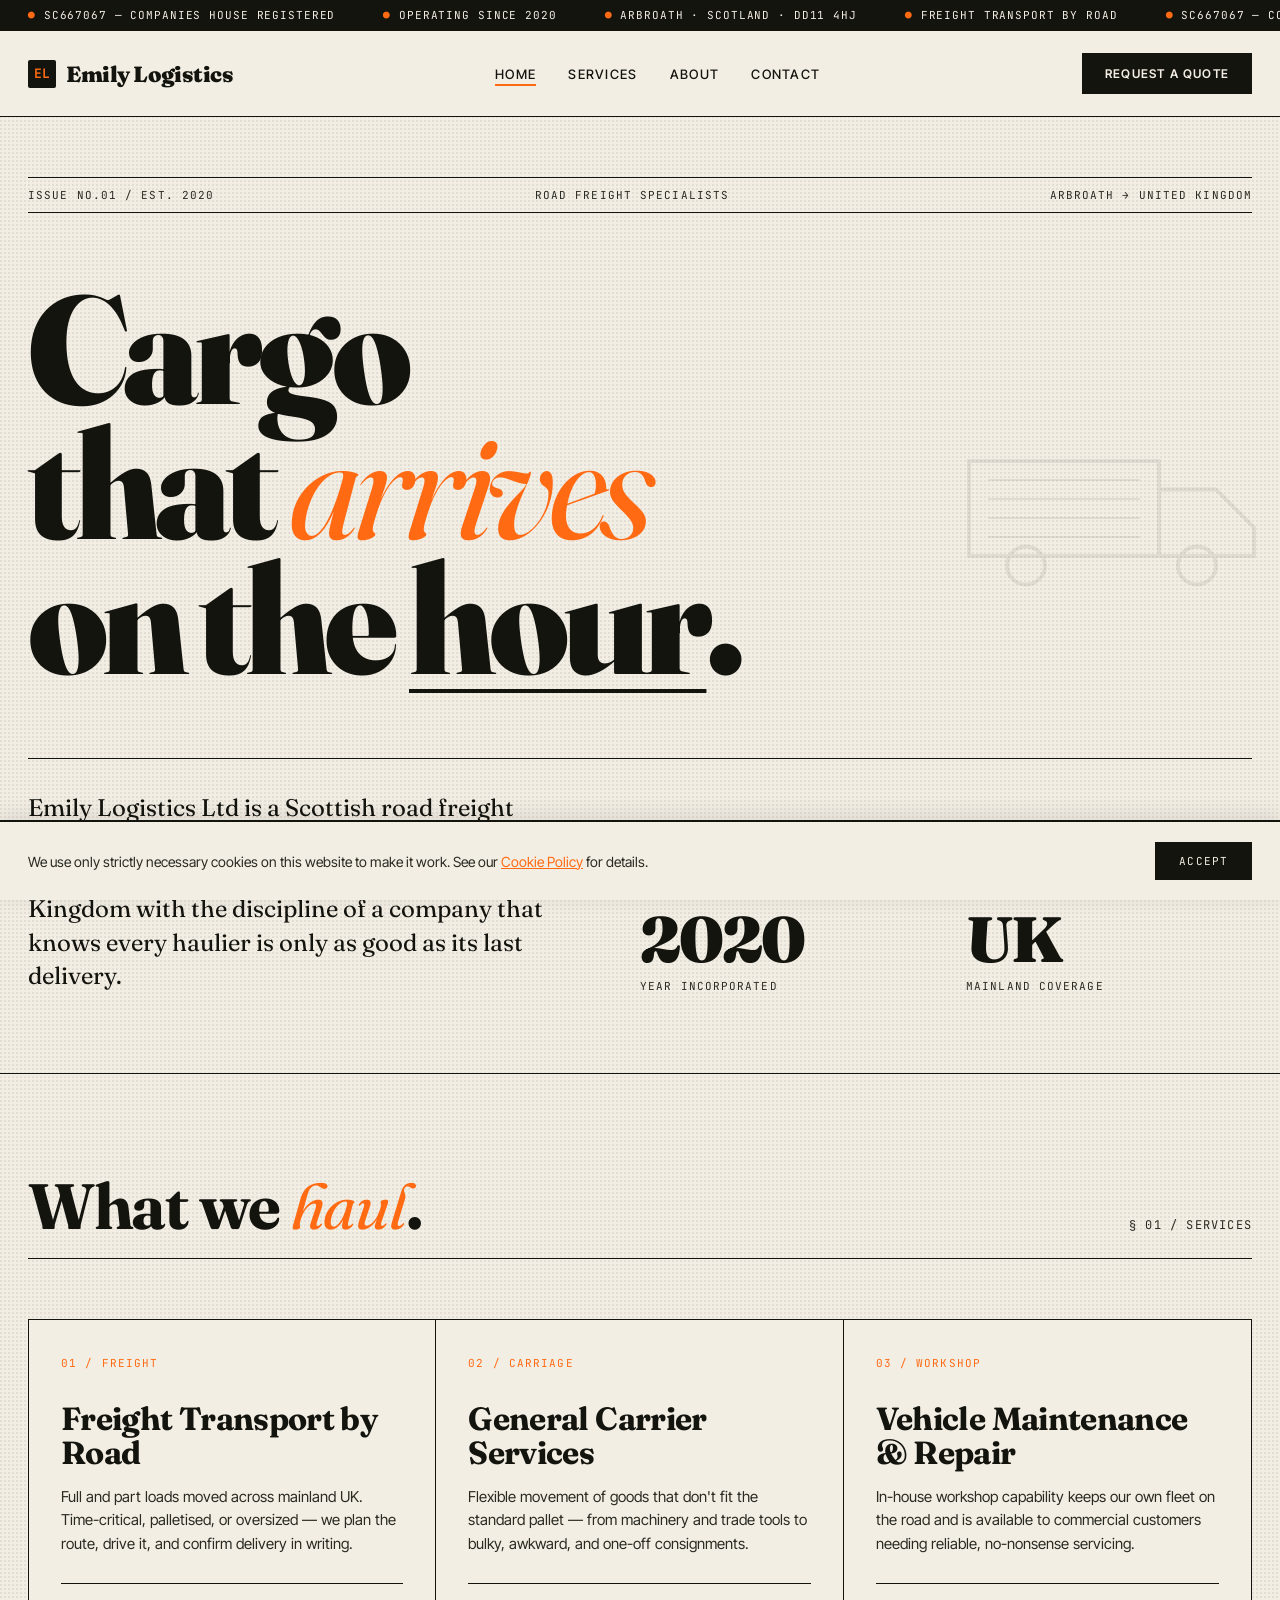
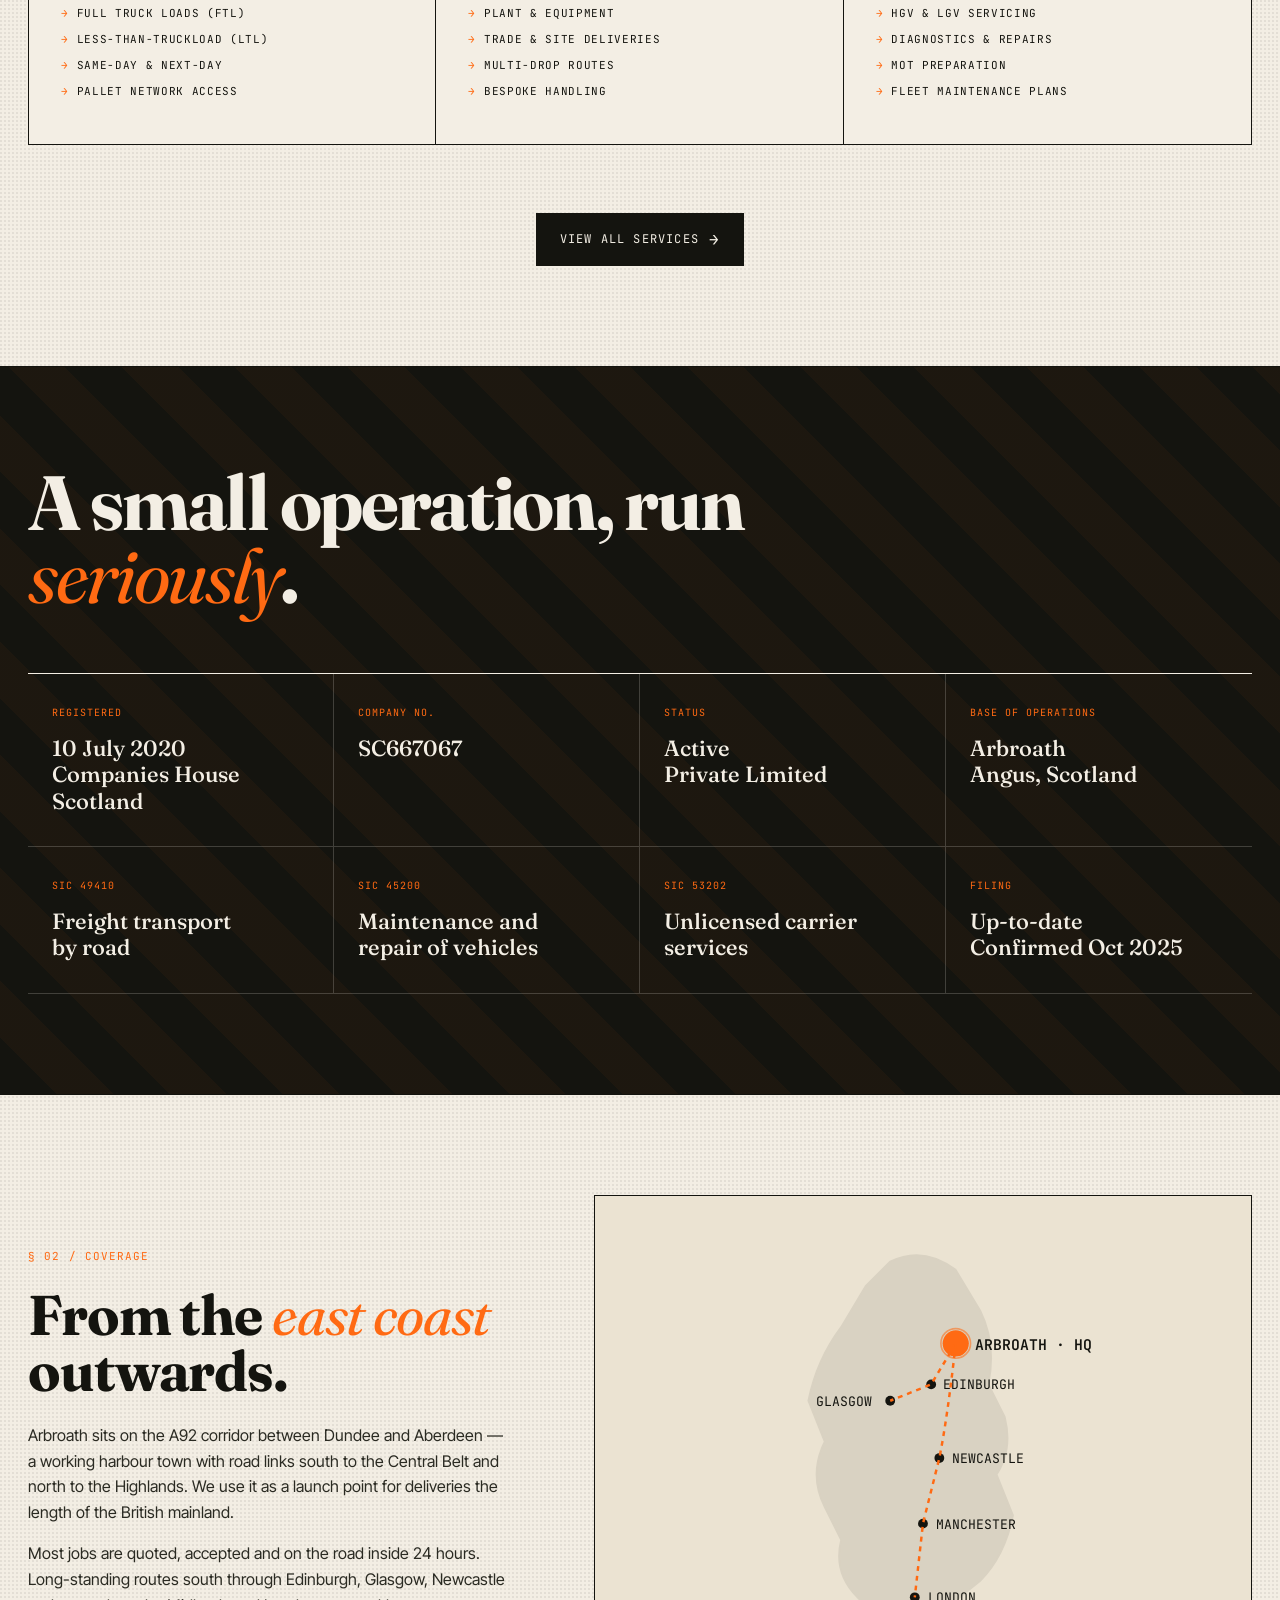
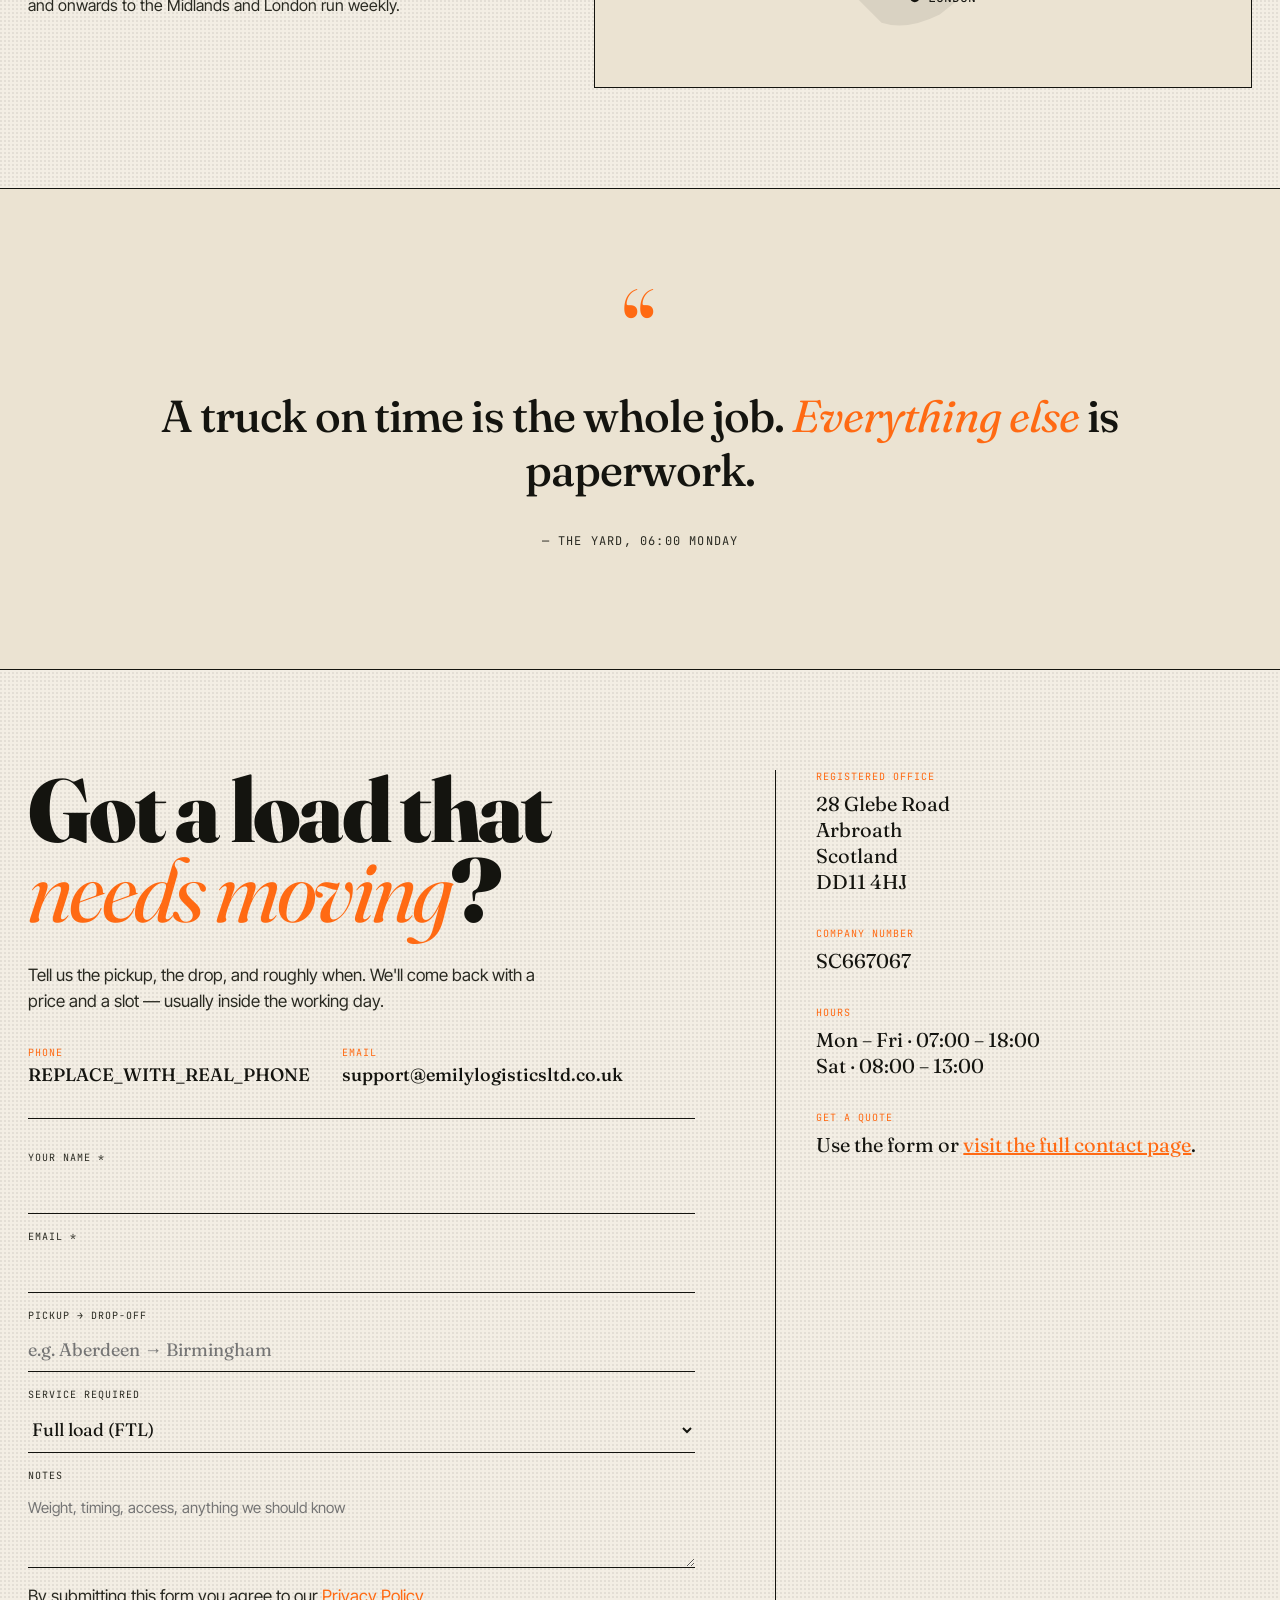
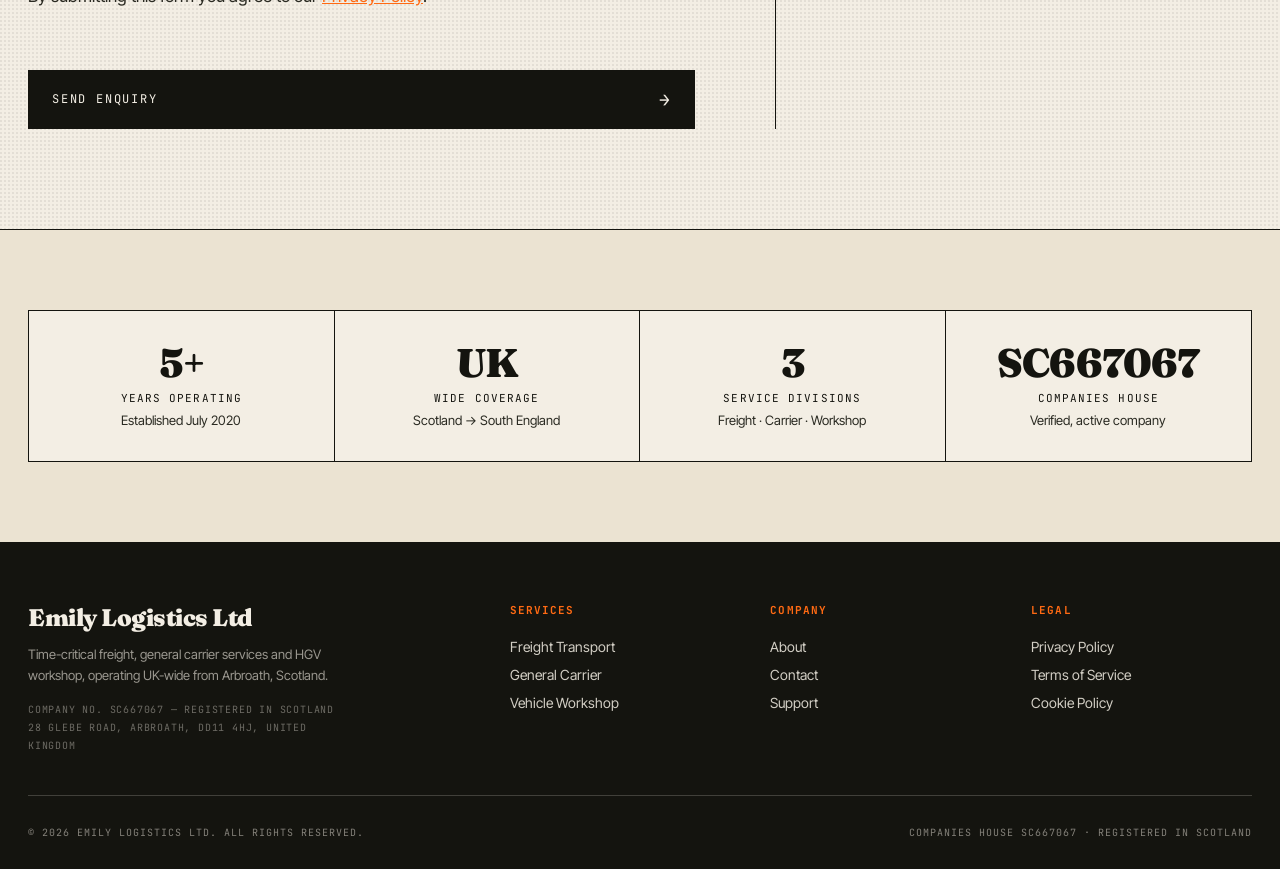
==== commit 02052fc4: "chore: replace email placeholder with support@emilylogisticsltd.co.uk" ====
--- a/index.html
+++ b/index.html
@@ -39,7 +39,7 @@
     "legalName": "EMILY LOGISTICS LTD",
     "url": "https://emilylogisticsltd.co.uk",
     "telephone": "REPLACE_WITH_REAL_PHONE",
-    "email": "REPLACE_WITH_SUPPORT_EMAIL",
+    "email": "support@emilylogisticsltd.co.uk",
     "foundingDate": "2020-07-10",
     "founder": {
       "@type": "Person",
@@ -311,10 +311,10 @@
           <span class="contact-label">Phone</span>
           <span class="contact-value">REPLACE_WITH_REAL_PHONE</span>
         </a>
-        <!-- REPLACE_WITH_SUPPORT_EMAIL — Route flex will replace before Apple submission -->
-        <a href="mailto:REPLACE_WITH_SUPPORT_EMAIL" class="contact-line">
+        <!-- support@emilylogisticsltd.co.uk — Route flex will replace before Apple submission -->
+        <a href="mailto:support@emilylogisticsltd.co.uk" class="contact-line">
           <span class="contact-label">Email</span>
-          <span class="contact-value">REPLACE_WITH_SUPPORT_EMAIL</span>
+          <span class="contact-value">support@emilylogisticsltd.co.uk</span>
         </a>
       </div>
 
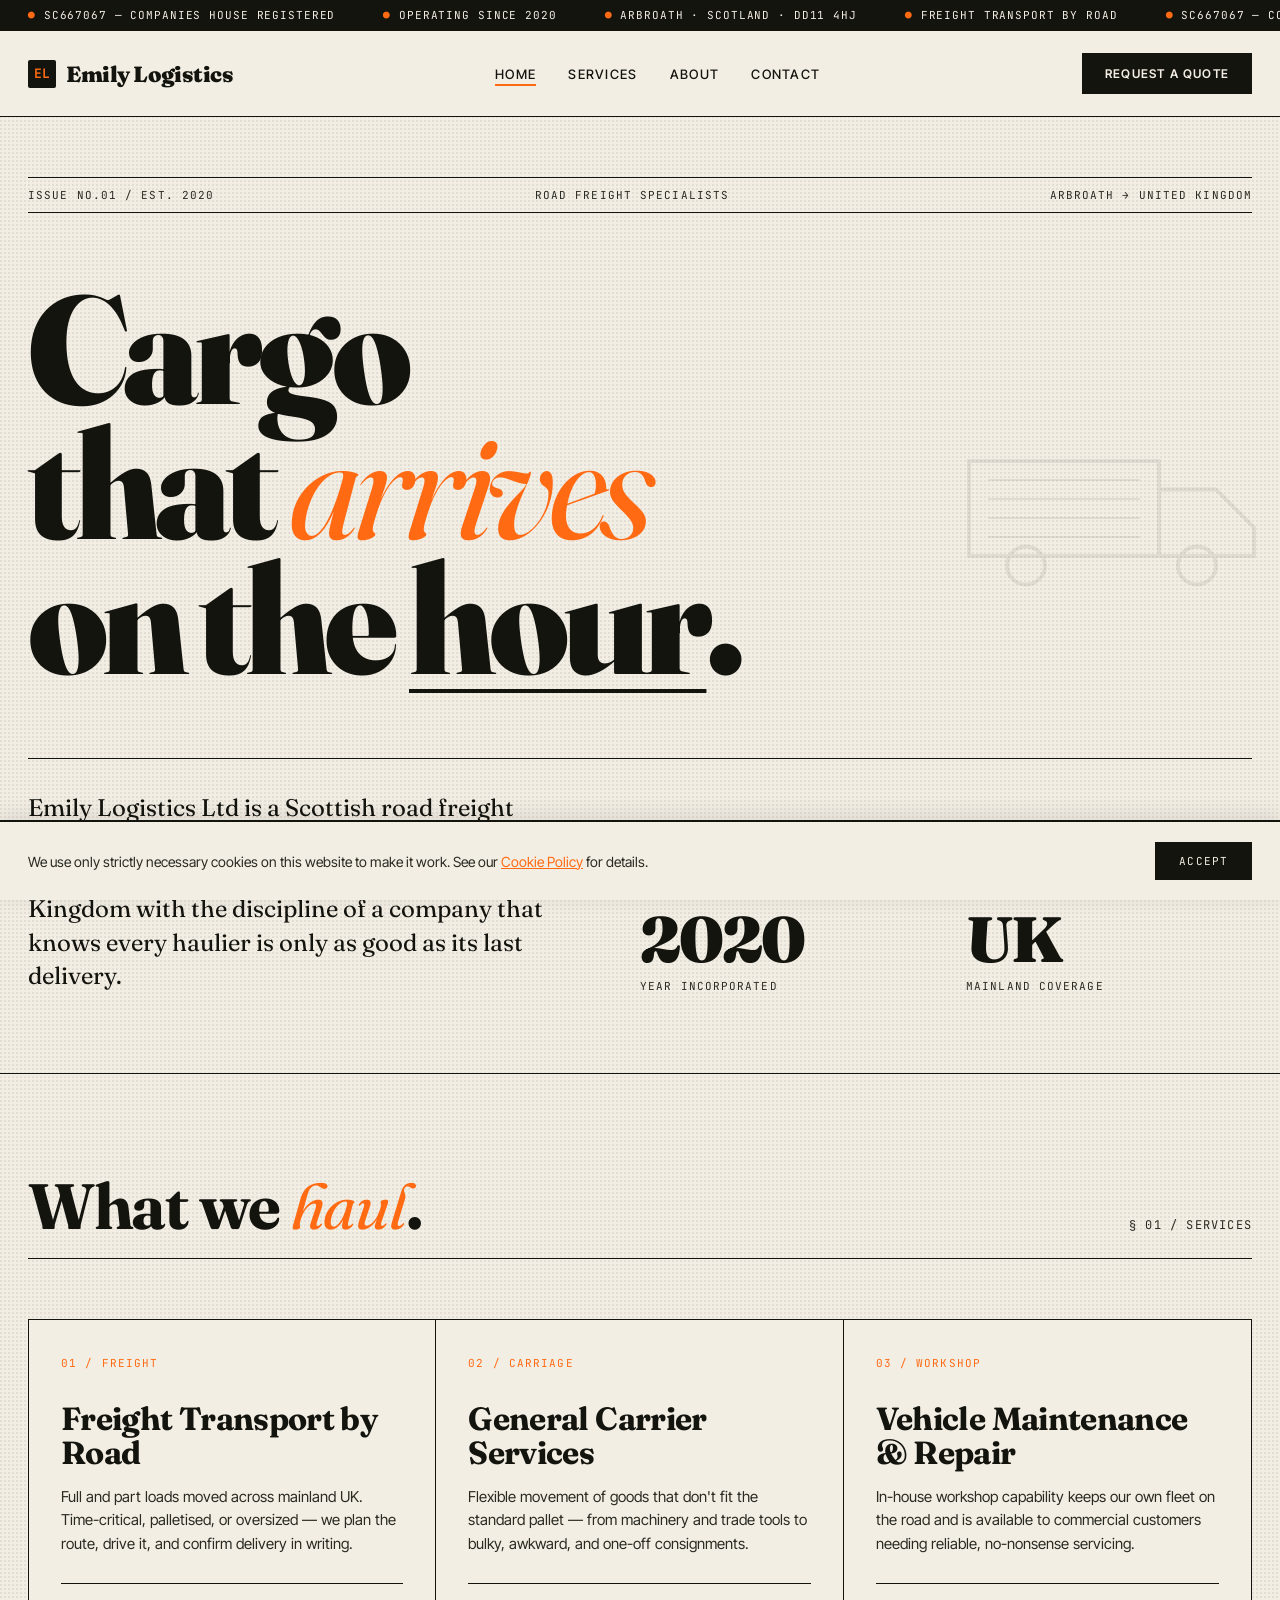
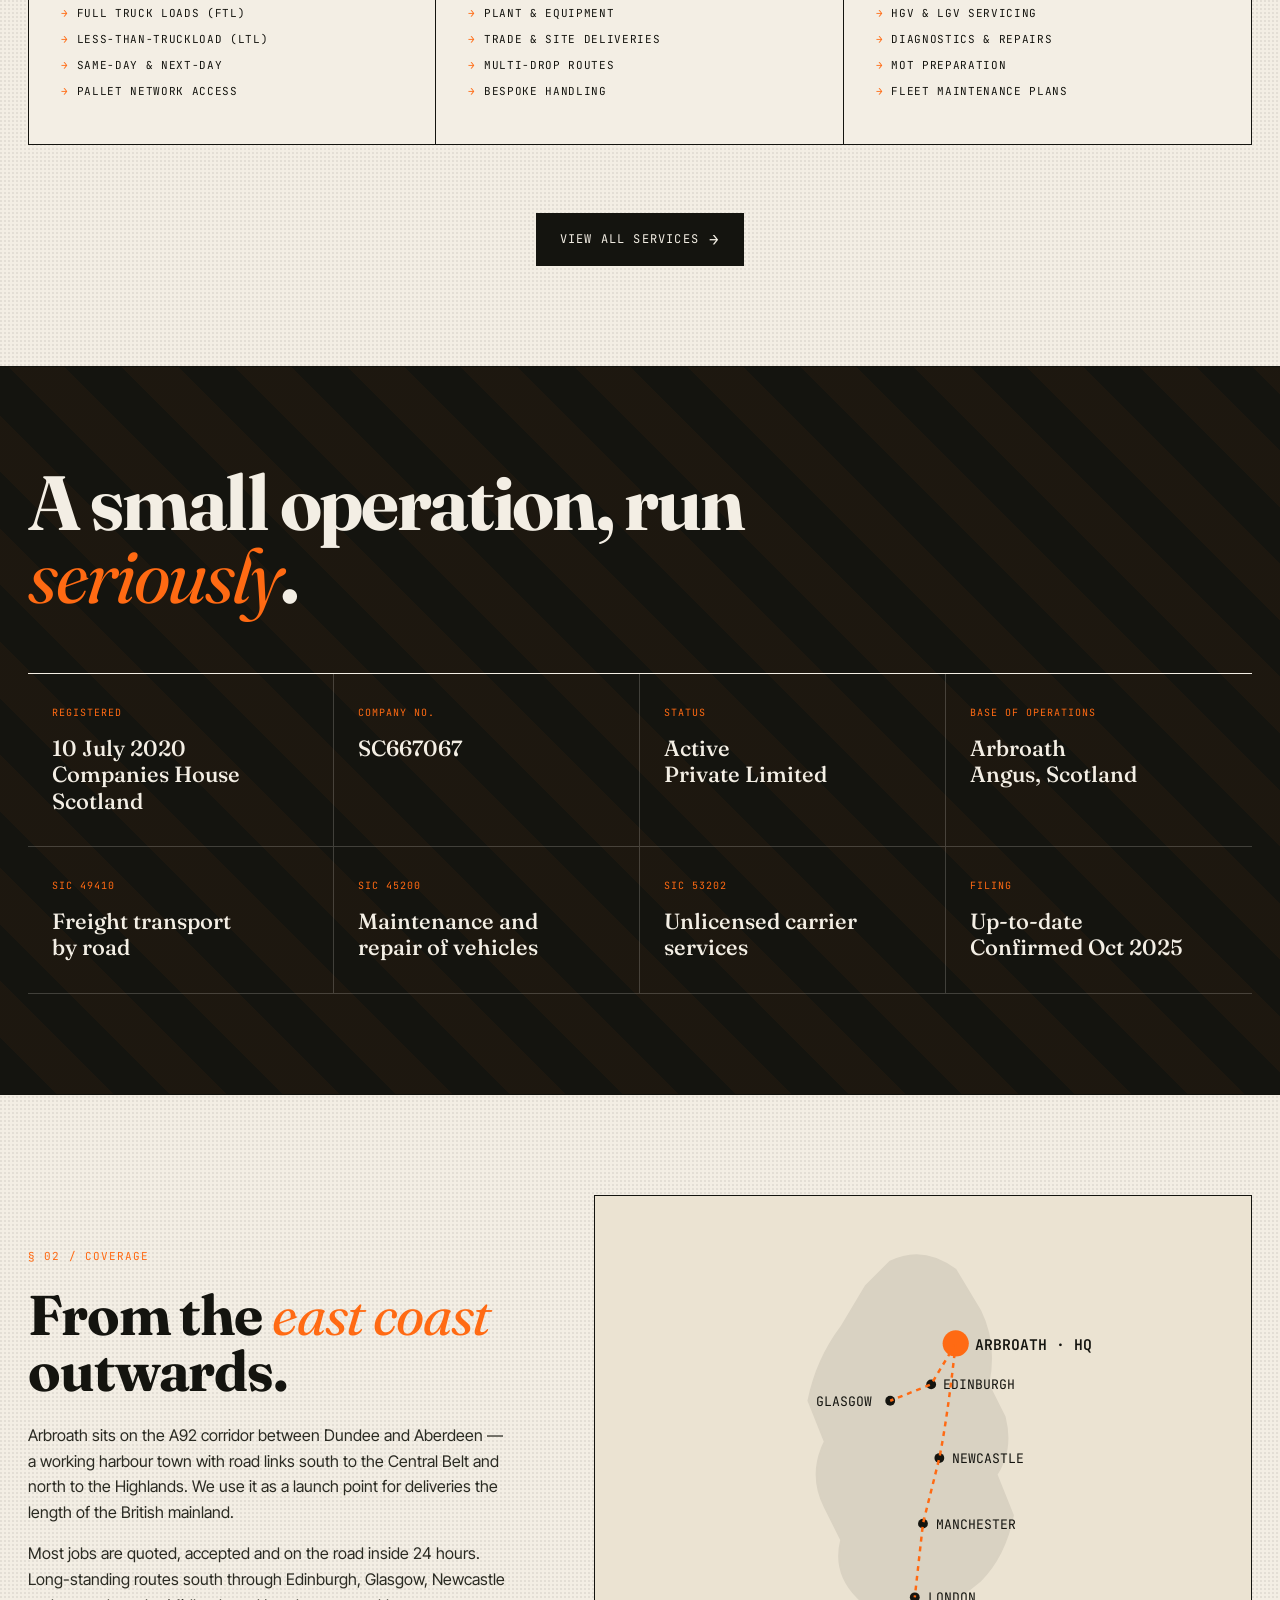
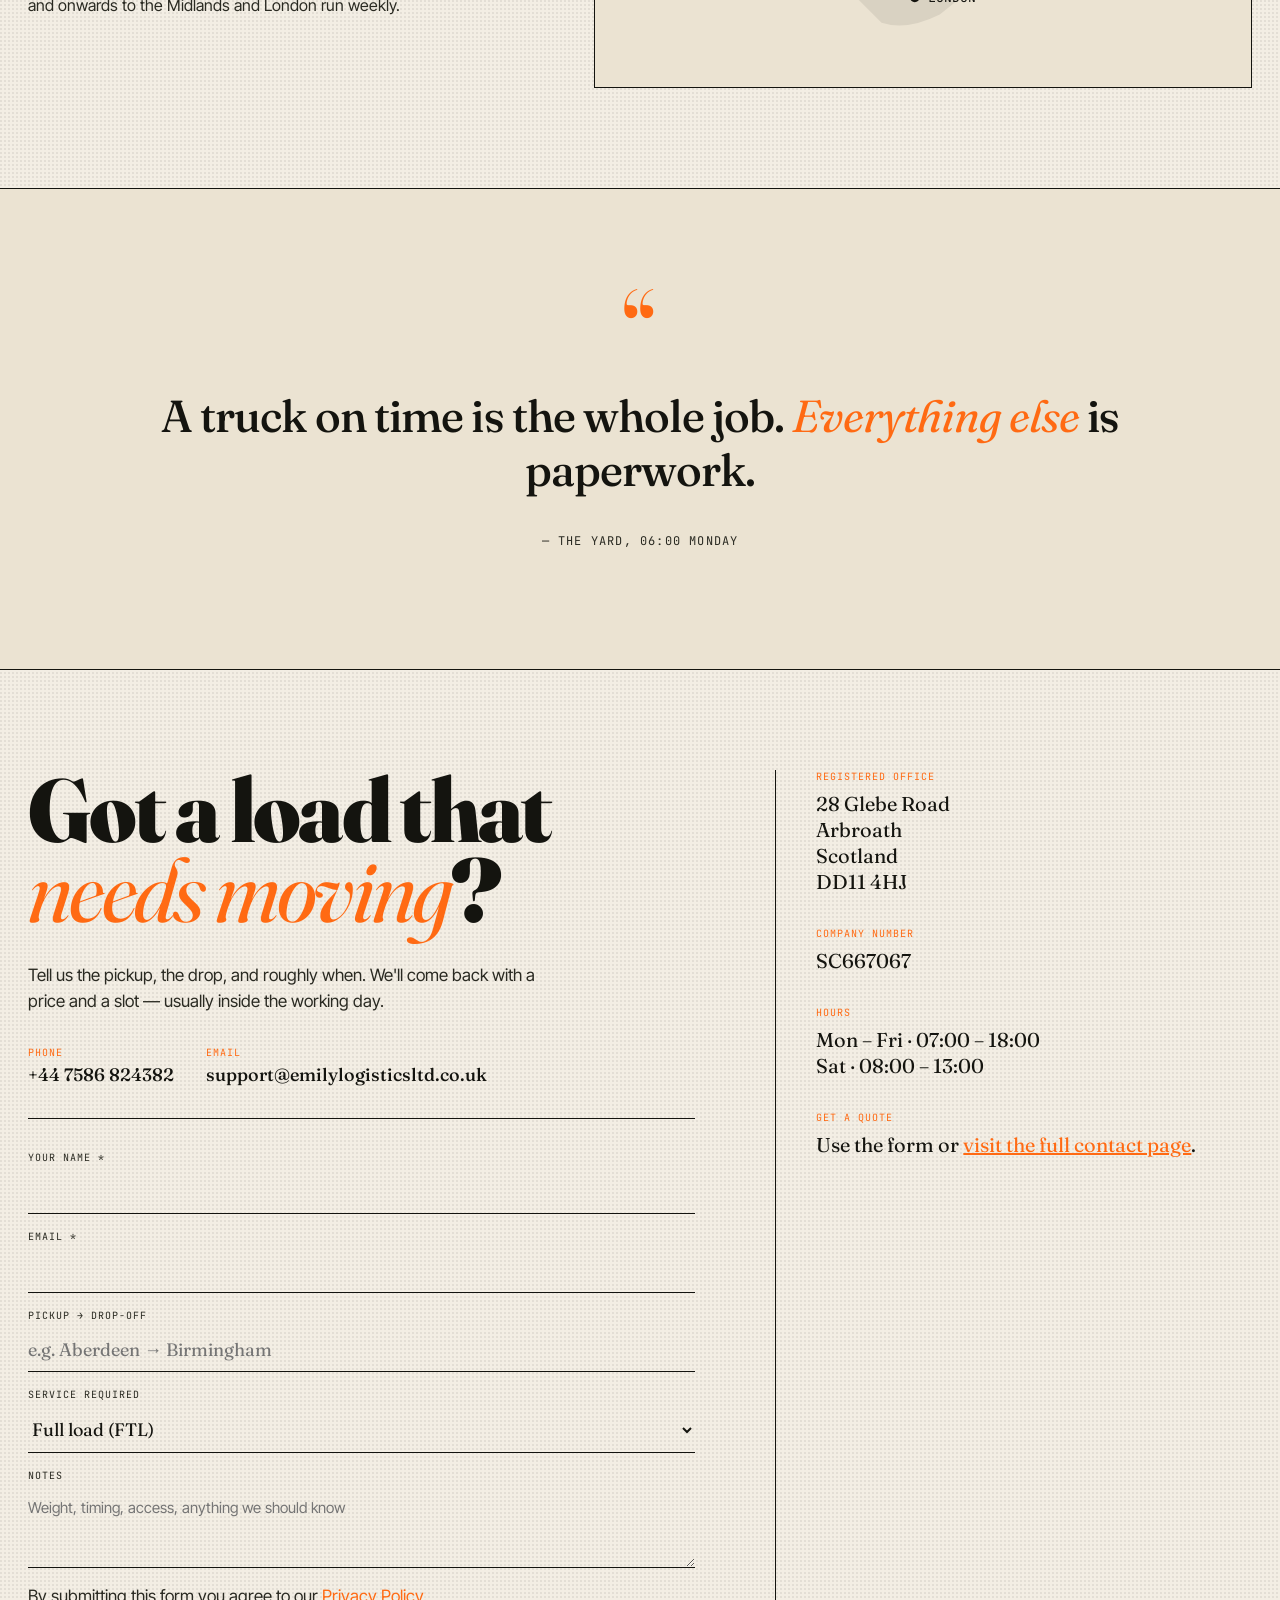
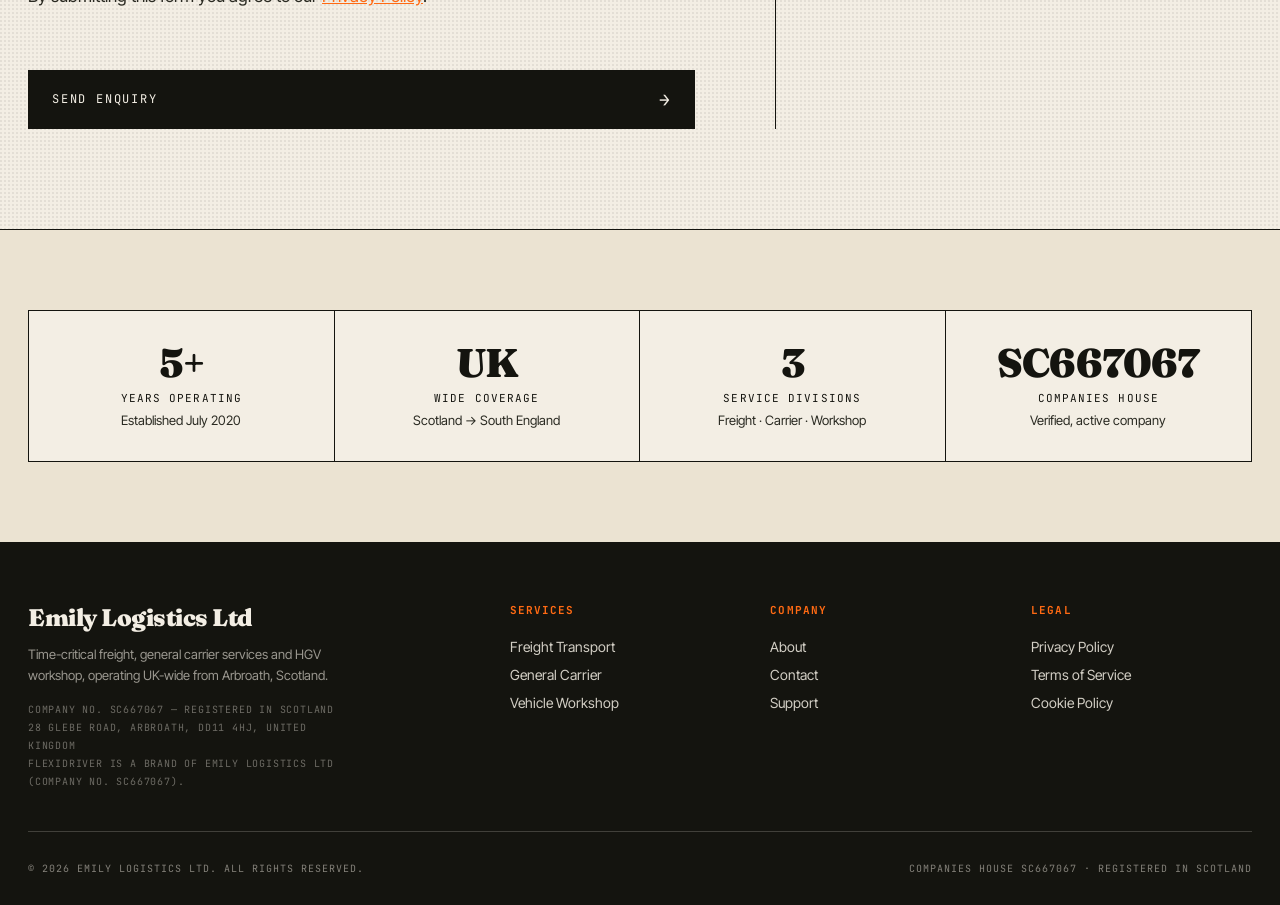
==== commit e8fbc0f0: "Add real phone number and FlexiDriver brand line to footer Replace REPLACE_WITH_REAL_PHONE on index," ====
--- a/index.html
+++ b/index.html
@@ -38,7 +38,7 @@
     "name": "Emily Logistics Ltd",
     "legalName": "EMILY LOGISTICS LTD",
     "url": "https://emilylogisticsltd.co.uk",
-    "telephone": "REPLACE_WITH_REAL_PHONE",
+    "telephone": "+44 7586 824382",
     "email": "support@emilylogisticsltd.co.uk",
     "foundingDate": "2020-07-10",
     "founder": {
@@ -306,10 +306,9 @@
       <p>Tell us the pickup, the drop, and roughly when. We'll come back with a price and a slot &mdash; usually inside the working day.</p>
 
       <div class="contact-direct">
-        <!-- REPLACE_WITH_REAL_PHONE — Route flex will replace before Apple submission -->
-        <a href="tel:REPLACE_WITH_REAL_PHONE" class="contact-line">
+        <a href="tel:+447586824382" class="contact-line">
           <span class="contact-label">Phone</span>
-          <span class="contact-value">REPLACE_WITH_REAL_PHONE</span>
+          <span class="contact-value">+44 7586 824382</span>
         </a>
         <!-- support@emilylogisticsltd.co.uk — Route flex will replace before Apple submission -->
         <a href="mailto:support@emilylogisticsltd.co.uk" class="contact-line">
@@ -410,7 +409,8 @@
       <p>Time-critical freight, general carrier services and HGV workshop, operating UK-wide from Arbroath, Scotland.</p>
       <p class="footer-meta">
         Company No. SC667067 &mdash; Registered in Scotland<br>
-        28 Glebe Road, Arbroath, DD11 4HJ, United Kingdom
+        28 Glebe Road, Arbroath, DD11 4HJ, United Kingdom<br>
+        <a href="https://www.flexidriver-ltd.co.uk/">FlexiDriver</a> is a brand of EMILY LOGISTICS LTD (Company No. SC667067).
       </p>
     </div>
 
